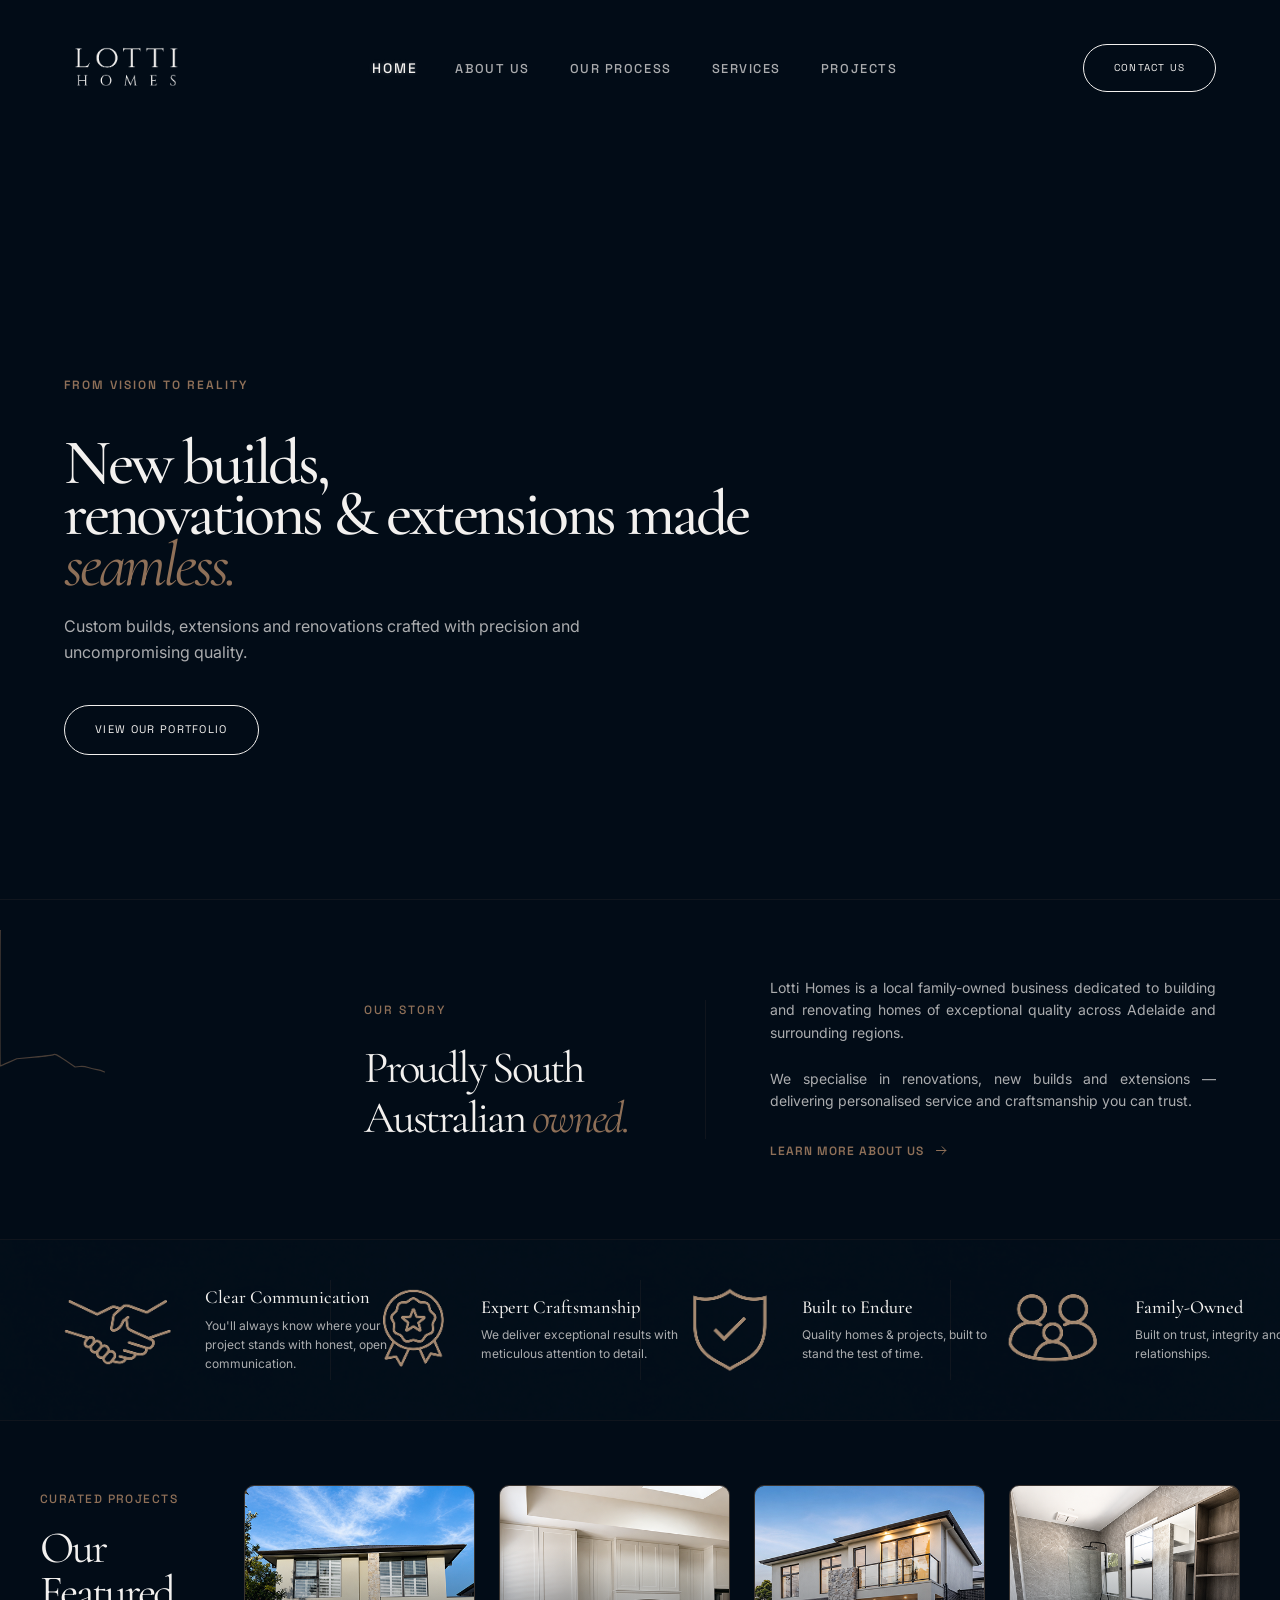
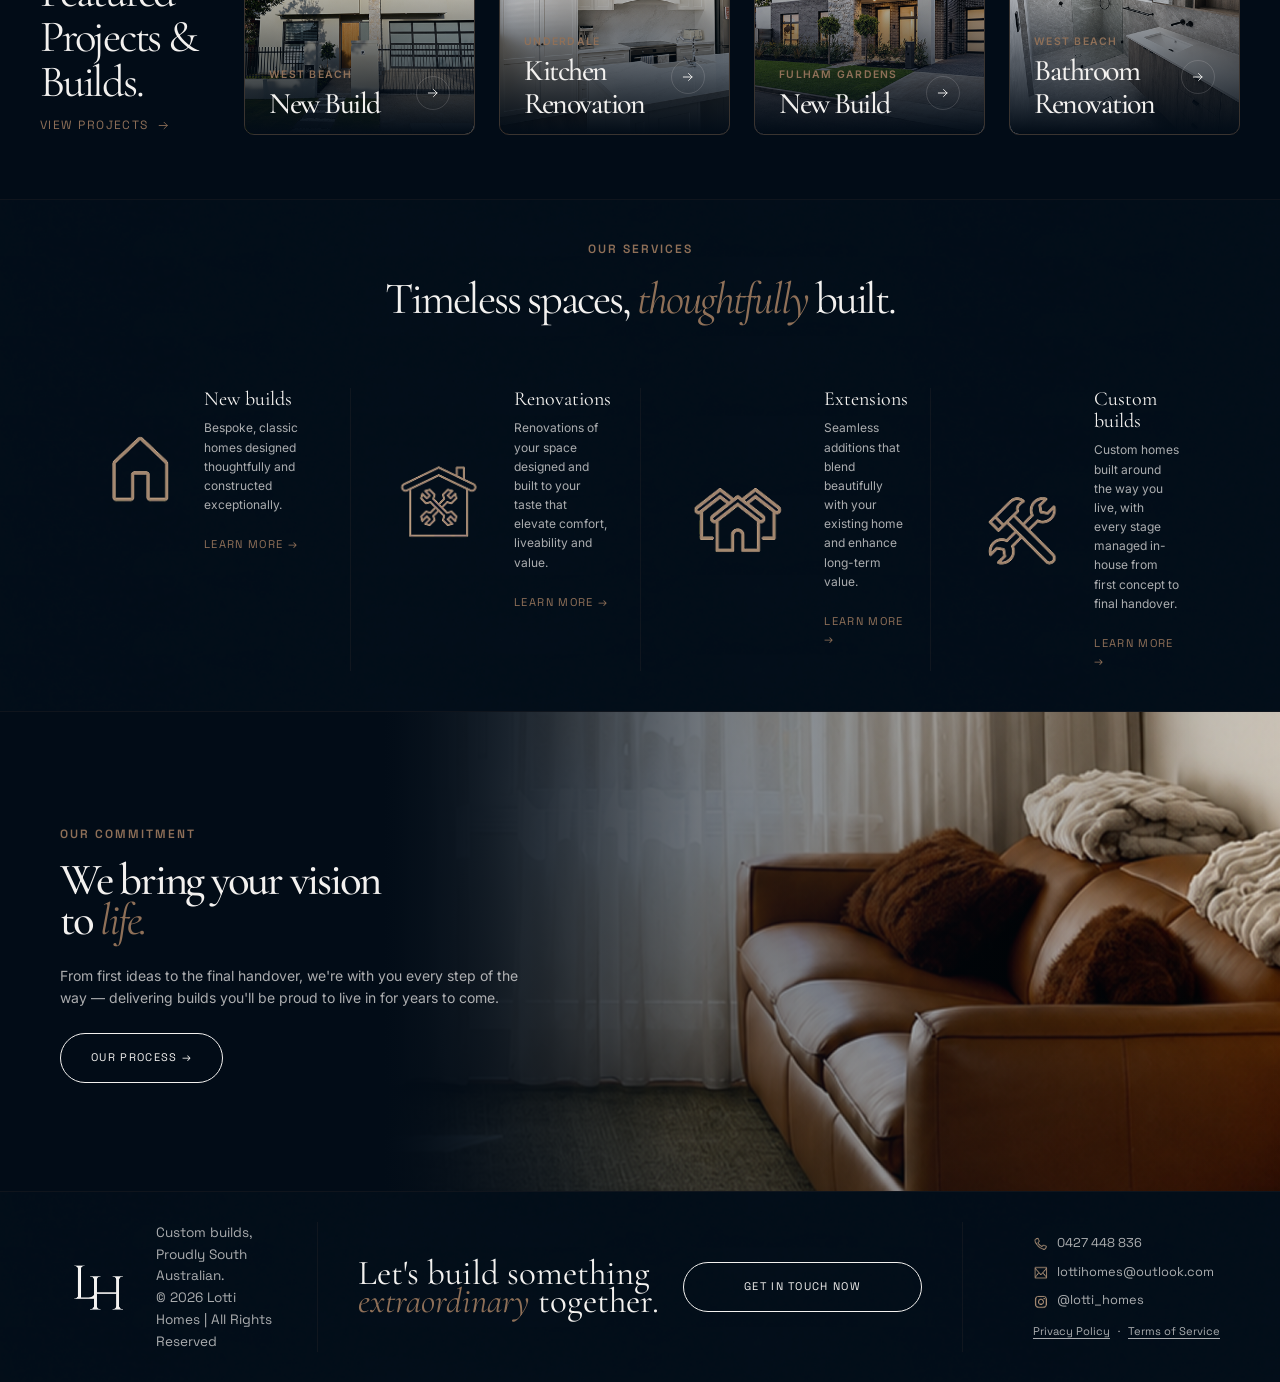
==== index.html @ 42d5f9fc "Move privacy and terms links under the Instagram link in the footer Co-Authored-By: Claude Sonnet 5." ====
<!DOCTYPE html>
<html lang="en">
<head>
<meta charset="UTF-8">
<meta name="viewport" content="width=device-width, initial-scale=1.0">
<title>Lotti Homes | New Builds, Renovations & Extensions — Adelaide</title>
<meta name="description" content="Lotti Homes is a family-owned custom home builder specialising in new builds, renovations and extensions across Adelaide, South Australia.">
<link rel="stylesheet" href="css/styles.css">
</head>
<body>

<!-- =========================================================
     INTRO PRELOADER — plays on every load/refresh, then removes itself.
     ========================================================= -->
<div id="intro-preloader">
  <svg width="1920" height="1080" viewBox="0 0 1920 1080" preserveAspectRatio="xMidYMid slice" xmlns="http://www.w3.org/2000/svg">
  <defs>
    <mask id="logoMask" maskUnits="userSpaceOnUse" x="0" y="0" width="1920" height="1080">
      <rect x="0" y="0" width="1920" height="1080" fill="black"/>
      <g transform="translate(888.240,505.425) scale(0.434909)">
        <g transform="translate(0.000000,159.000000) scale(0.100000,-0.100000)">
      <path d="M 455.0,1303.0 C 411.0,1292.0 410.0,1288.0 410.0,1059.0 L 410.0,840.0 L 493.0,840.0 C 586.0,840.0 625.0,857.0 661.0,912.0 C 673.0,930.0 679.0,936.0 675.0,925.0 C 671.0,914.0 661.0,886.0 653.0,863.0 L 638.0,820.0 L 467.0,821.0 C 372.0,822.0 304.0,825.0 315.0,827.0 C 359.0,838.0 360.0,843.0 360.0,1065.0 C 360.0,1287.0 359.0,1292.0 315.0,1303.0 C 304.0,1305.0 336.0,1308.0 385.0,1308.0 C 435.0,1308.0 466.0,1305.0 455.0,1303.0" pathLength="1" fill="white" fill-opacity="0"
        stroke="white" stroke-width="30" stroke-linejoin="round" stroke-linecap="round"
        stroke-dasharray="1" stroke-dashoffset="1">
        <animate attributeName="stroke-dashoffset" begin="0.0640s" dur="0.28s" from="1" to="0" fill="freeze" calcMode="spline" keySplines="0.25 0.1 0.25 1" keyTimes="0;1" values="1;0"/>
        <animate attributeName="fill-opacity" begin="0.0640s" dur="0.28s" from="0" to="1" fill="freeze"/>
        <animate attributeName="stroke-opacity" begin="0.3440s" dur="0.08s" from="1" to="0" fill="freeze"/>
      </path>
      <path d="M 1269.0,1289.0 C 1364.0,1241.0 1409.0,1169.0 1410.0,1059.0 C 1410.0,955.0 1330.0,848.0 1232.0,820.0 C 1184.0,807.0 1086.0,807.0 1038.0,820.0 C 893.0,861.0 817.0,1040.0 886.0,1178.0 C 933.0,1273.0 1012.0,1318.0 1136.0,1319.0 C 1196.0,1320.0 1216.0,1315.0 1269.0,1289.0" pathLength="1" fill="white" fill-opacity="0"
        stroke="white" stroke-width="30" stroke-linejoin="round" stroke-linecap="round"
        stroke-dasharray="1" stroke-dashoffset="1">
        <animate attributeName="stroke-dashoffset" begin="0.1920s" dur="0.28s" from="1" to="0" fill="freeze" calcMode="spline" keySplines="0.25 0.1 0.25 1" keyTimes="0;1" values="1;0"/>
        <animate attributeName="fill-opacity" begin="0.1920s" dur="0.28s" from="0" to="1" fill="freeze"/>
        <animate attributeName="stroke-opacity" begin="0.4720s" dur="0.08s" from="1" to="0" fill="freeze"/>
      </path>
      <path d="M 2010.0,1295.0 C 2010.0,1284.0 2013.0,1264.0 2015.0,1250.0 L 2021.0,1225.0 L 2010.0,1250.0 C 1994.0,1286.0 1983.0,1290.0 1897.0,1290.0 L 1820.0,1290.0 L 1822.0,1063.0 L 1825.0,836.0 L 1850.0,829.0 C 1865.0,825.0 1841.0,822.0 1790.0,821.0 C 1715.0,820.0 1708.0,822.0 1730.0,833.0 L 1755.0,846.0 L 1758.0,1068.0 L 1760.0,1290.0 L 1683.0,1290.0 C 1597.0,1290.0 1585.0,1286.0 1571.0,1250.0 C 1562.0,1228.0 1561.0,1230.0 1561.0,1270.0 L 1560.0,1315.0 L 1785.0,1315.0 C 2003.0,1315.0 2010.0,1314.0 2010.0,1295.0" pathLength="1" fill="white" fill-opacity="0"
        stroke="white" stroke-width="30" stroke-linejoin="round" stroke-linecap="round"
        stroke-dasharray="1" stroke-dashoffset="1">
        <animate attributeName="stroke-dashoffset" begin="0.3200s" dur="0.28s" from="1" to="0" fill="freeze" calcMode="spline" keySplines="0.25 0.1 0.25 1" keyTimes="0;1" values="1;0"/>
        <animate attributeName="fill-opacity" begin="0.3200s" dur="0.28s" from="0" to="1" fill="freeze"/>
        <animate attributeName="stroke-opacity" begin="0.6000s" dur="0.08s" from="1" to="0" fill="freeze"/>
      </path>
      <path d="M 2629.0,1270.0 C 2629.0,1230.0 2628.0,1228.0 2619.0,1250.0 C 2605.0,1286.0 2593.0,1290.0 2508.0,1290.0 L 2430.0,1290.0 L 2430.0,1066.0 L 2430.0,842.0 L 2458.0,832.0 C 2480.0,823.0 2469.0,821.0 2400.0,821.0 C 2325.0,820.0 2318.0,822.0 2340.0,833.0 L 2365.0,846.0 L 2368.0,1068.0 L 2370.0,1290.0 L 2293.0,1290.0 C 2207.0,1290.0 2195.0,1286.0 2181.0,1250.0 C 2172.0,1228.0 2171.0,1230.0 2171.0,1270.0 L 2170.0,1315.0 L 2400.0,1315.0 L 2630.0,1315.0 L 2629.0,1270.0" pathLength="1" fill="white" fill-opacity="0"
        stroke="white" stroke-width="30" stroke-linejoin="round" stroke-linecap="round"
        stroke-dasharray="1" stroke-dashoffset="1">
        <animate attributeName="stroke-dashoffset" begin="0.4480s" dur="0.28s" from="1" to="0" fill="freeze" calcMode="spline" keySplines="0.25 0.1 0.25 1" keyTimes="0;1" values="1;0"/>
        <animate attributeName="fill-opacity" begin="0.4480s" dur="0.28s" from="0" to="1" fill="freeze"/>
        <animate attributeName="stroke-opacity" begin="0.7280s" dur="0.08s" from="1" to="0" fill="freeze"/>
      </path>
      <path d="M 2973.0,1303.0 C 2925.0,1294.0 2920.0,1270.0 2920.0,1060.0 C 2920.0,953.0 2924.0,859.0 2929.0,852.0 C 2933.0,845.0 2950.0,835.0 2966.0,830.0 C 2987.0,824.0 2969.0,822.0 2900.0,822.0 C 2848.0,822.0 2814.0,825.0 2825.0,827.0 C 2869.0,838.0 2870.0,843.0 2870.0,1065.0 C 2870.0,1287.0 2869.0,1292.0 2825.0,1303.0 C 2814.0,1305.0 2848.0,1308.0 2900.0,1307.0 C 2952.0,1307.0 2985.0,1305.0 2973.0,1303.0" pathLength="1" fill="white" fill-opacity="0"
        stroke="white" stroke-width="30" stroke-linejoin="round" stroke-linecap="round"
        stroke-dasharray="1" stroke-dashoffset="1">
        <animate attributeName="stroke-dashoffset" begin="0.5760s" dur="0.28s" from="1" to="0" fill="freeze" calcMode="spline" keySplines="0.25 0.1 0.25 1" keyTimes="0;1" values="1;0"/>
        <animate attributeName="fill-opacity" begin="0.5760s" dur="0.28s" from="0" to="1" fill="freeze"/>
        <animate attributeName="stroke-opacity" begin="0.8560s" dur="0.08s" from="1" to="0" fill="freeze"/>
      </path>
      <path d="M 418.0,599.0 C 404.0,591.0 400.0,576.0 400.0,530.0 L 400.0,470.0 L 480.0,470.0 L 560.0,470.0 L 560.0,530.0 C 560.0,576.0 556.0,591.0 543.0,599.0 C 529.0,607.0 535.0,609.0 570.0,609.0 C 595.0,609.0 609.0,606.0 603.0,603.0 C 593.0,600.0 590.0,563.0 590.0,470.0 C 590.0,377.0 593.0,340.0 603.0,337.0 C 609.0,334.0 595.0,331.0 570.0,331.0 C 535.0,331.0 529.0,333.0 543.0,341.0 C 556.0,349.0 560.0,364.0 560.0,405.0 L 560.0,460.0 L 480.0,460.0 L 400.0,460.0 L 400.0,405.0 C 400.0,364.0 404.0,349.0 418.0,341.0 C 431.0,333.0 425.0,331.0 390.0,331.0 C 355.0,331.0 349.0,333.0 363.0,341.0 C 378.0,350.0 380.0,367.0 380.0,465.0 C 380.0,555.0 377.0,582.0 364.0,594.0 C 350.0,609.0 352.0,610.0 392.0,610.0 C 426.0,609.0 431.0,607.0 418.0,599.0" pathLength="1" fill="white" fill-opacity="0"
        stroke="white" stroke-width="30" stroke-linejoin="round" stroke-linecap="round"
        stroke-dasharray="1" stroke-dashoffset="1">
        <animate attributeName="stroke-dashoffset" begin="0.7040s" dur="0.28s" from="1" to="0" fill="freeze" calcMode="spline" keySplines="0.25 0.1 0.25 1" keyTimes="0;1" values="1;0"/>
        <animate attributeName="fill-opacity" begin="0.7040s" dur="0.28s" from="0" to="1" fill="freeze"/>
        <animate attributeName="stroke-opacity" begin="0.9840s" dur="0.08s" from="1" to="0" fill="freeze"/>
      </path>
      <path d="M 1186.0,591.0 C 1243.0,556.0 1265.0,475.0 1236.0,405.0 C 1194.0,305.0 1026.0,305.0 984.0,405.0 C 941.0,508.0 1004.0,610.0 1110.0,610.0 C 1136.0,610.0 1168.0,602.0 1186.0,591.0" pathLength="1" fill="white" fill-opacity="0"
        stroke="white" stroke-width="30" stroke-linejoin="round" stroke-linecap="round"
        stroke-dasharray="1" stroke-dashoffset="1">
        <animate attributeName="stroke-dashoffset" begin="0.8320s" dur="0.28s" from="1" to="0" fill="freeze" calcMode="spline" keySplines="0.25 0.1 0.25 1" keyTimes="0;1" values="1;0"/>
        <animate attributeName="fill-opacity" begin="0.8320s" dur="0.28s" from="0" to="1" fill="freeze"/>
        <animate attributeName="stroke-opacity" begin="1.1120s" dur="0.08s" from="1" to="0" fill="freeze"/>
      </path>
      <path d="M 1706.0,488.0 C 1732.0,429.0 1757.0,384.0 1761.0,388.0 C 1765.0,392.0 1790.0,444.0 1816.0,504.0 L 1865.0,614.0 L 1877.0,519.0 C 1900.0,344.0 1900.0,341.0 1918.0,337.0 C 1927.0,334.0 1915.0,332.0 1890.0,332.0 C 1865.0,332.0 1851.0,334.0 1858.0,337.0 C 1867.0,341.0 1869.0,362.0 1864.0,423.0 C 1853.0,550.0 1850.0,550.0 1798.0,432.0 L 1751.0,326.0 L 1732.0,370.0 C 1672.0,506.0 1651.0,545.0 1650.0,520.0 C 1649.0,506.0 1645.0,462.0 1641.0,422.0 C 1637.0,378.0 1638.0,346.0 1644.0,340.0 C 1651.0,333.0 1641.0,330.0 1615.0,331.0 C 1593.0,332.0 1583.0,334.0 1592.0,337.0 C 1614.0,343.0 1617.0,352.0 1631.0,493.0 C 1638.0,558.0 1646.0,607.0 1650.0,603.0 C 1654.0,599.0 1679.0,547.0 1706.0,488.0" pathLength="1" fill="white" fill-opacity="0"
        stroke="white" stroke-width="30" stroke-linejoin="round" stroke-linecap="round"
        stroke-dasharray="1" stroke-dashoffset="1">
        <animate attributeName="stroke-dashoffset" begin="0.9600s" dur="0.28s" from="1" to="0" fill="freeze" calcMode="spline" keySplines="0.25 0.1 0.25 1" keyTimes="0;1" values="1;0"/>
        <animate attributeName="fill-opacity" begin="0.9600s" dur="0.28s" from="0" to="1" fill="freeze"/>
        <animate attributeName="stroke-opacity" begin="1.2400s" dur="0.08s" from="1" to="0" fill="freeze"/>
      </path>
      <path d="M 2430.0,598.0 C 2430.0,589.0 2415.0,586.0 2380.0,588.0 L 2330.0,592.0 L 2330.0,531.0 L 2330.0,470.0 L 2365.0,470.0 C 2387.0,470.0 2403.0,476.0 2409.0,488.0 C 2417.0,502.0 2419.0,498.0 2419.0,470.0 C 2419.0,451.0 2416.0,441.0 2413.0,448.0 C 2411.0,455.0 2391.0,460.0 2369.0,460.0 L 2330.0,460.0 L 2330.0,400.0 C 2330.0,340.0 2330.0,340.0 2360.0,340.0 C 2394.0,340.0 2440.0,359.0 2440.0,373.0 C 2440.0,379.0 2443.0,381.0 2446.0,378.0 C 2449.0,374.0 2447.0,362.0 2440.0,351.0 C 2430.0,332.0 2421.0,330.0 2347.0,331.0 C 2302.0,332.0 2273.0,334.0 2283.0,337.0 C 2298.0,341.0 2300.0,356.0 2300.0,464.0 C 2300.0,545.0 2296.0,590.0 2288.0,598.0 C 2279.0,607.0 2293.0,610.0 2353.0,610.0 C 2408.0,610.0 2430.0,606.0 2430.0,598.0" pathLength="1" fill="white" fill-opacity="0"
        stroke="white" stroke-width="30" stroke-linejoin="round" stroke-linecap="round"
        stroke-dasharray="1" stroke-dashoffset="1">
        <animate attributeName="stroke-dashoffset" begin="1.0880s" dur="0.28s" from="1" to="0" fill="freeze" calcMode="spline" keySplines="0.25 0.1 0.25 1" keyTimes="0;1" values="1;0"/>
        <animate attributeName="fill-opacity" begin="1.0880s" dur="0.28s" from="0" to="1" fill="freeze"/>
        <animate attributeName="stroke-opacity" begin="1.3680s" dur="0.08s" from="1" to="0" fill="freeze"/>
      </path>
      <path d="M 2930.0,588.0 C 2929.0,567.0 2928.0,567.0 2919.0,583.0 C 2907.0,603.0 2870.0,606.0 2852.0,588.0 C 2829.0,565.0 2840.0,536.0 2895.0,479.0 C 2952.0,419.0 2958.0,404.0 2939.0,367.0 C 2923.0,337.0 2911.0,330.0 2873.0,330.0 C 2823.0,330.0 2810.0,339.0 2811.0,374.0 C 2812.0,395.0 2814.0,399.0 2817.0,385.0 C 2825.0,353.0 2840.0,340.0 2871.0,340.0 C 2890.0,340.0 2905.0,348.0 2915.0,364.0 C 2935.0,394.0 2928.0,409.0 2866.0,470.0 C 2832.0,503.0 2820.0,522.0 2820.0,544.0 C 2820.0,586.0 2846.0,610.0 2892.0,610.0 C 2925.0,610.0 2930.0,607.0 2930.0,588.0" pathLength="1" fill="white" fill-opacity="0"
        stroke="white" stroke-width="30" stroke-linejoin="round" stroke-linecap="round"
        stroke-dasharray="1" stroke-dashoffset="1">
        <animate attributeName="stroke-dashoffset" begin="1.2160s" dur="0.28s" from="1" to="0" fill="freeze" calcMode="spline" keySplines="0.25 0.1 0.25 1" keyTimes="0;1" values="1;0"/>
        <animate attributeName="fill-opacity" begin="1.2160s" dur="0.28s" from="0" to="1" fill="freeze"/>
        <animate attributeName="stroke-opacity" begin="1.4960s" dur="0.08s" from="1" to="0" fill="freeze"/>
      </path>
        </g>
      </g>
    </mask>
  </defs>

  <rect id="bg" x="0" y="0" width="1920" height="1080" fill="#020C17">
    <animate attributeName="opacity" begin="1.6400s" dur="0.36s" from="1" to="0" fill="freeze"/>
  </rect>

  <g mask="url(#logoMask)">
    <animate attributeName="opacity" begin="1.6400s" dur="0.36s" from="1" to="0" fill="freeze"/>
    <image href="[data-uri]" x="0" y="0" width="330" height="159"
      transform="translate(888.240,505.425) scale(0.434909)"/>
  </g>
</svg>
</div>

<!-- =========================================================
     NAV — reused verbatim across all pages, mark HOME as active
     ========================================================= -->
<nav class="nav">
  <a href="index.html" class="nav__logo"><img src="images/mainlogo.png" alt="Lotti Homes"></a>
  <ul class="nav__links">
    <li><a href="index.html" class="is-active">Home</a></li>
    <li><a href="about.html">About Us</a></li>
    <li><a href="process.html">Our Process</a></li>
    <li><a href="services.html">Services</a></li>
    <li><a href="projects.html">Projects</a></li>
  </ul>
  <a href="contact.html" class="nav__cta">Contact Us</a>
  <button class="nav__burger" id="navBurger" aria-label="Toggle menu" aria-expanded="false" aria-controls="mobileNav">
    <span></span><span></span><span></span>
  </button>
</nav>
<div class="nav-overlay" id="navOverlay"></div>
<div class="mobile-nav" id="mobileNav">
  <ul class="mobile-nav__links">
    <li><a href="index.html" class="is-active">Home</a></li>
    <li><a href="about.html">About Us</a></li>
    <li><a href="process.html">Our Process</a></li>
    <li><a href="services.html">Services</a></li>
    <li><a href="projects.html">Projects</a></li>
  </ul>
  <a href="contact.html" class="btn btn--filled mobile-nav__cta">Contact Us</a>
</div>

<!-- =========================================================
     HERO — ANIMATED VIDEO VARIANT
     ========================================================= -->
<header class="hero hero--fullscreen">
  <video
    class="hero__media"
    src="images/home/lottihomesanimatedhero.mp4"
    preload="auto"
    autoplay
    muted
    loop
    playsinline
    aria-label="Animated flythrough of a Lotti Homes build at dusk">
  </video>
  <div class="hero__scrim"></div>
  <div class="hero__content">
    <span class="hero__eyebrow">From Vision to Reality</span>
    <h1 class="hero__title">New builds,<br>renovations &amp; extensions made <em>seamless.</em></h1>
    <p>Custom builds, extensions and renovations crafted with precision and uncompromising quality.</p>
    <a href="projects.html" class="btn btn--outline">View Our Portfolio</a>
  </div>
</header>

<!-- =========================================================
     OUR STORY
     ========================================================= -->
<section class="section container story reveal">
  <div class="story__map">
    <svg viewBox="0 0 333.86 391.83" xmlns="http://www.w3.org/2000/svg">
      <path id="sa-outline-path" d="M 0.7217027988454987,0.5254833995938952 C 0.021702798845495863,1.125483399593918 -0.2782972011545013,190.8254833995939 0.321702798845493,190.8254833995939 C 0.5217027988454959,190.8254833995939 5.721702798845499,188.5254833995939 12.021702798845496,185.72548339959394 L 23.521702798845496,180.62548339959392 L 48.021702798845496,178.3254833995939 C 61.521702798845496,177.0254833995939 73.7217027988455,175.5254833995939 75.1217027988455,174.8254833995939 C 77.6217027988455,173.72548339959394 78.6217027988455,174.22548339959394 91.52170279884551,182.8254833995939 L 105.3217027988455,192.12548339959392 L 111.6217027988455,191.5254833995939 C 116.52170279884551,191.0254833995939 119.2217027988455,191.3254833995939 123.7217027988455,192.92548339959393 C 126.92170279884552,194.0254833995939 132.4217027988455,195.42548339959393 136.02170279884552,195.8254833995939 C 141.9217027988455,196.62548339959392 152.02170279884552,200.92548339959393 152.02170279884552,202.62548339959392 C 152.02170279884552,203.02548339959395 150.6217027988455,204.62548339959392 148.82170279884548,206.12548339959392 L 145.52170279884552,208.92548339959393 L 149.02170279884552,208.3254833995939 C 150.9217027988455,207.92548339959393 153.4217027988455,207.42548339959393 154.6217027988455,207.12548339959392 C 155.7217027988455,206.92548339959393 157.7217027988455,207.52548339959395 159.02170279884552,208.62548339959392 L 161.4217027988455,210.52548339959395 L 159.4217027988455,213.3254833995939 C 157.6217027988455,215.72548339959394 157.52170279884552,216.72548339959394 158.32170279884548,221.3254833995939 C 159.32170279884548,226.62548339959392 159.4217027988455,226.72548339959394 164.32170279884548,228.52548339959395 C 169.2217027988455,230.22548339959394 169.52170279884552,230.62548339959392 172.2217027988455,237.3254833995939 C 174.52170279884552,242.92548339959393 176.2217027988455,245.42548339959393 181.1217027988455,249.8254833995939 C 186.82170279884548,254.92548339959393 187.2217027988455,255.72548339959394 187.9217027988455,260.82548339959396 C 188.52170279884552,265.32548339959396 188.32170279884548,266.82548339959396 186.7217027988455,269.1254833995939 C 184.9217027988455,271.72548339959394 184.9217027988455,271.92548339959393 186.7217027988455,274.1254833995939 C 191.52170279884552,280.22548339959394 198.6217027988455,287.82548339959396 199.52170279884547,287.82548339959396 C 200.1217027988455,287.82548339959396 202.2217027988455,287.32548339959396 204.32170279884548,286.72548339959394 L 208.2217027988455,285.72548339959394 L 207.52170279884547,277.92548339959393 L 206.82170279884548,270.22548339959394 L 210.82170279884548,268.42548339959393 C 213.52170279884547,267.22548339959394 217.1217027988455,263.72548339959394 222.02170279884547,257.82548339959396 C 227.6217027988455,251.02548339959392 230.02170279884547,248.8254833995939 233.02170279884547,247.92548339959393 C 238.32170279884548,246.3254833995939 244.52170279884547,239.22548339959394 246.1217027988455,232.8254833995939 C 246.9217027988455,229.62548339959392 248.9217027988455,226.12548339959392 251.7217027988455,222.92548339959393 C 254.52170279884552,219.72548339959394 256.0217027988455,217.02548339959395 256.1217027988455,215.12548339959392 C 256.2217027988455,212.72548339959394 256.5217027988455,213.02548339959395 258.6217027988455,217.72548339959394 C 260.0217027988455,220.62548339959392 260.9217027988455,223.12548339959392 260.8217027988455,223.3254833995939 C 253.1217027988455,228.52548339959395 252.9217027988455,229.12548339959392 255.6217027988455,237.3254833995939 L 257.3217027988455,242.12548339959392 L 252.02170279884552,246.72548339959394 L 246.82170279884548,251.32548339959394 L 245.7217027988455,266.5254833995939 L 244.6217027988455,281.72548339959394 L 238.32170279884548,283.5254833995939 L 232.02170279884547,285.32548339959396 L 229.52170279884547,292.72548339959394 C 228.1217027988455,296.82548339959396 227.2217027988455,300.32548339959396 227.4217027988455,300.5254833995939 C 228.02170279884547,301.22548339959394 253.52170279884552,293.72548339959394 254.7217027988455,292.5254833995939 C 255.32170279884548,291.82548339959396 257.2217027988455,287.82548339959396 258.9217027988455,283.5254833995939 C 261.3217027988455,277.22548339959394 261.8217027988455,274.72548339959394 261.3217027988455,270.82548339959396 C 260.7217027988455,265.82548339959396 261.6217027988455,258.82548339959396 262.8217027988455,258.82548339959396 C 264.2217027988455,258.82548339959396 268.0217027988455,266.82548339959396 268.0217027988455,269.82548339959396 C 268.0217027988455,271.92548339959393 269.1217027988455,274.1254833995939 271.9217027988455,277.1254833995939 L 275.7217027988455,281.32548339959396 L 272.8217027988455,290.32548339959396 C 270.3217027988455,297.72548339959394 269.1217027988455,299.92548339959393 265.7217027988455,302.92548339959393 L 261.6217027988455,306.5254833995939 L 268.4217027988455,307.5254833995939 C 273.4217027988455,308.22548339959394 276.9217027988455,308.22548339959394 281.2217027988455,307.32548339959396 L 287.1217027988455,306.0254833995939 L 293.9217027988455,314.22548339959394 C 297.7217027988455,318.6254833995939 301.1217027988455,323.42548339959393 301.5217027988455,324.82548339959396 C 301.9217027988455,326.22548339959394 304.0217027988455,331.42548339959393 306.2217027988455,336.5254833995939 L 310.2217027988455,345.72548339959394 L 307.9217027988455,349.72548339959394 C 305.8217027988455,353.5254833995939 305.8217027988455,354.0254833995939 307.0217027988455,359.82548339959396 C 308.2217027988455,365.42548339959393 308.8217027988455,366.42548339959393 314.1217027988455,370.92548339959393 C 318.5217027988455,374.82548339959396 320.3217027988455,377.22548339959394 322.0217027988455,381.72548339959394 C 323.8217027988455,386.72548339959394 324.7217027988455,387.72548339959394 328.6217027988455,389.6254833995939 C 331.0217027988455,390.82548339959396 333.3217027988455,391.82548339959396 333.5217027988455,391.82548339959396 C 333.8217027988455,391.82548339959396 333.9217027988455,303.72548339959394 333.8217027988455,196.0254833995939 L 333.5217027988455,0.3254833995939066 L 167.4217027988455,0.02548339959389523 C 76.1217027988455,-0.07451660040607067 1.0217027988454959,0.12548339959391797 0.7217027988454987,0.5254833995938952"
            fill="none"
            stroke="#8F7058"
            stroke-width="1.6"
            stroke-linecap="round"
            stroke-linejoin="round"
            opacity="0.5"
            pathLength="1"
            stroke-dasharray="1"
            stroke-dashoffset="1">
        <animate id="sa-outline-draw" attributeName="stroke-dashoffset" from="1" to="0" begin="indefinite" dur="4.0s" calcMode="spline" keySplines="0.4 0 0.2 1" fill="freeze"/>
      </path>
    </svg>
  </div>
  <div class="story__heading">
    <span class="eyebrow">Our Story</span>
    <h2>Proudly South<br>Australian <em>owned.</em></h2>
  </div>
  <div class="story__divider" aria-hidden="true"></div>
  <div class="story__body">
    <p>Lotti Homes is a local family-owned business dedicated to building and renovating homes of exceptional quality across Adelaide and surrounding regions.</p>
    <p>We specialise in renovations, new builds and extensions — delivering personalised service and craftsmanship you can trust.</p>
    <a href="about.html" class="story__link">
      Learn More About Us
      <svg viewBox="0 0 24 24" fill="none" xmlns="http://www.w3.org/2000/svg">
        <path d="M4 12 H19 M13 6 L19 12 L13 18" stroke="currentColor" stroke-width="1.6" stroke-linecap="round" stroke-linejoin="round"/>
      </svg>
    </a>
  </div>
</section>

<!-- =========================================================
     VALUE ICON ROW
     ========================================================= -->
<section class="values-section has-overlay">
<div class="values-bleed">
  <div class="values reveal">
    <div class="value-card">
      <img src="images/handshake.png" alt="">
      <div>
        <h3>Clear Communication</h3>
        <p>You'll always know where your project stands with honest, open communication.</p>
      </div>
    </div>
    <div class="values__divider" aria-hidden="true"></div>
    <div class="value-card">
      <img src="images/award.png" alt="">
      <div>
        <h3>Expert Craftsmanship</h3>
        <p>We deliver exceptional results with meticulous attention to detail.</p>
      </div>
    </div>
    <div class="values__divider" aria-hidden="true"></div>
    <div class="value-card">
      <img src="images/shield.png" alt="">
      <div>
        <h3>Built to Endure</h3>
        <p>Quality homes &amp; projects, built to stand the test of time.</p>
      </div>
    </div>
    <div class="values__divider" aria-hidden="true"></div>
    <div class="value-card">
      <img src="images/family.png" alt="">
      <div>
        <h3>Family-Owned</h3>
        <p>Built on trust, integrity and lasting relationships.</p>
      </div>
    </div>
  </div>
</div>
</section>

<!-- =========================================================
     FEATURED PROJECTS
     ========================================================= -->
<section class="section edge-line-bottom projects-section">
<div class="projects-bleed">
  <div class="projects-layout">
    <div class="projects-intro reveal">
      <div>
        <span class="eyebrow">Curated Projects</span>
        <h2>Our Featured<br>Projects &amp; Builds.</h2>
      </div>
      <a href="projects.html" class="projects-intro__link">
        View Projects
        <svg viewBox="0 0 24 24" fill="none" xmlns="http://www.w3.org/2000/svg">
          <path d="M4 12 H19 M13 6 L19 12 L13 18" stroke="currentColor" stroke-width="1.6" stroke-linecap="round" stroke-linejoin="round"/>
        </svg>
      </a>
    </div>

    <a href="projects.html" class="gallery-card reveal" data-reveal-delay="0">
      <img src="images/home/homepagegallery4.png" alt="New build exterior, West Beach">
      <div class="gallery-card__scrim"></div>
      <div class="gallery-card__label">
        <div>
          <span>West Beach</span>
          <h3>New Build</h3>
        </div>
        <span class="gallery-card__arrow">
          <svg viewBox="0 0 24 24" fill="none" xmlns="http://www.w3.org/2000/svg">
            <path d="M4 12 H19 M13 6 L19 12 L13 18" stroke="currentColor" stroke-width="1.6" stroke-linecap="round" stroke-linejoin="round"/>
          </svg>
        </span>
      </div>
    </a>
    <a href="projects.html" class="gallery-card reveal" data-reveal-delay="100">
      <img src="images/home/homepagegallery3.png" alt="Kitchen renovation, Underdale">
      <div class="gallery-card__scrim"></div>
      <div class="gallery-card__label">
        <div>
          <span>Underdale</span>
          <h3>Kitchen Renovation</h3>
        </div>
        <span class="gallery-card__arrow">
          <svg viewBox="0 0 24 24" fill="none" xmlns="http://www.w3.org/2000/svg">
            <path d="M4 12 H19 M13 6 L19 12 L13 18" stroke="currentColor" stroke-width="1.6" stroke-linecap="round" stroke-linejoin="round"/>
          </svg>
        </span>
      </div>
    </a>
    <a href="projects.html" class="gallery-card reveal" data-reveal-delay="200">
      <img src="images/home/homepagegallery2.png" alt="New build exterior, Fulham Gardens">
      <div class="gallery-card__scrim"></div>
      <div class="gallery-card__label">
        <div>
          <span>Fulham Gardens</span>
          <h3>New Build</h3>
        </div>
        <span class="gallery-card__arrow">
          <svg viewBox="0 0 24 24" fill="none" xmlns="http://www.w3.org/2000/svg">
            <path d="M4 12 H19 M13 6 L19 12 L13 18" stroke="currentColor" stroke-width="1.6" stroke-linecap="round" stroke-linejoin="round"/>
          </svg>
        </span>
      </div>
    </a>
    <a href="projects.html" class="gallery-card reveal" data-reveal-delay="300">
      <img src="images/home/homepagegallery1.png" alt="Bathroom renovation, West Beach">
      <div class="gallery-card__scrim"></div>
      <div class="gallery-card__label">
        <div>
          <span>West Beach</span>
          <h3>Bathroom Renovation</h3>
        </div>
        <span class="gallery-card__arrow">
          <svg viewBox="0 0 24 24" fill="none" xmlns="http://www.w3.org/2000/svg">
            <path d="M4 12 H19 M13 6 L19 12 L13 18" stroke="currentColor" stroke-width="1.6" stroke-linecap="round" stroke-linejoin="round"/>
          </svg>
        </span>
      </div>
    </a>
  </div>
</div>
</section>

<!-- =========================================================
     SERVICES ROW
     ========================================================= -->
<section class="section edge-line-bottom has-overlay services-section">
<div class="container">
  <div class="services-heading reveal">
    <span class="eyebrow">Our Services</span>
    <h2>Timeless spaces, <em>thoughtfully</em> built.</h2>
  </div>
</div>

<div class="services-bleed services-bleed--home">
  <div class="services-row">
    <div class="service-item reveal" data-reveal-delay="0">
      <img src="images/newbuilds.png" alt="">
      <div>
        <h3>New builds</h3>
        <p>Bespoke, classic homes designed thoughtfully and constructed exceptionally.</p>
        <a href="services.html" class="service-item__link">Learn More →</a>
      </div>
    </div>
    <div class="services__divider" aria-hidden="true"></div>
    <div class="service-item reveal" data-reveal-delay="100">
      <img src="images/renovations.png" alt="">
      <div>
        <h3>Renovations</h3>
        <p>Renovations of your space designed and built to your taste that elevate comfort, liveability and value.</p>
        <a href="services.html" class="service-item__link">Learn More →</a>
      </div>
    </div>
    <div class="services__divider" aria-hidden="true"></div>
    <div class="service-item reveal" data-reveal-delay="200">
      <img src="images/extensions.png" alt="">
      <div>
        <h3>Extensions</h3>
        <p>Seamless additions that blend beautifully with your existing home and enhance long-term value.</p>
        <a href="services.html" class="service-item__link">Learn More →</a>
      </div>
    </div>
    <div class="services__divider" aria-hidden="true"></div>
    <div class="service-item reveal" data-reveal-delay="300">
      <img src="images/custombuilds.png" alt="">
      <div>
        <h3>Custom builds</h3>
        <p>Custom homes built around the way you live, with every stage managed in-house from first concept to final handover.</p>
        <a href="services.html" class="service-item__link">Learn More →</a>
      </div>
    </div>
  </div>
</div>
</section>

<!-- =========================================================
     COMMITMENT BAND
     ========================================================= -->
<section class="commitment reveal">
  <img class="commitment__photo" src="images/home/footerphoto.png" alt="Warm interior living room">
  <div class="commitment__scrim"></div>
  <div class="commitment__content">
    <span class="eyebrow">Our Commitment</span>
    <h2>We bring your vision<br>to <em>life.</em></h2>
    <p>From first ideas to the final handover, we're with you every step of the way — delivering builds you'll be proud to live in for years to come.</p>
    <a href="process.html" class="btn btn--outline">Our Process →</a>
  </div>
</section>

<!-- =========================================================
     FOOTER 
     ========================================================= -->
<footer class="footer has-overlay">
  <div class="footer__grid">
    <div class="footer__brand">
      <img src="images/minilogo.png" alt="Lotti Homes">
      <div>
        <p class="footer__contact">Custom builds,<br>Proudly South Australian.</p>
        <p class="footer__contact">© 2026 Lotti Homes | All Rights Reserved</p>
      </div>
    </div>

    <div class="footer__divider" aria-hidden="true"></div>

    <div class="footer__cta">
      <p>Let's build something<br><em style="font-family:var(--font-display); font-style:italic; color:var(--color-brown);">extraordinary</em> together.</p>
      <a href="contact.html" class="btn btn--outline">Get In Touch Now</a>
    </div>

    <div class="footer__divider" aria-hidden="true"></div>

    <div class="footer__icons">
      <span><img src="images/phone.png" alt="">0427 448 836</span>
      <a href="mailto:lottihomes@outlook.com"><img src="images/mail.png" alt="">lottihomes@outlook.com</a>
      <a href="https://instagram.com/lotti_homes" target="_blank" rel="noopener"><img src="images/instagram.png" alt="">@lotti_homes</a>
      <div class="footer__legal"><a href="privacy.html">Privacy Policy</a><span aria-hidden="true">·</span><a href="terms.html">Terms of Service</a></div>
    </div>
  </div>
</footer>

<script src="js/main.js"></script>
</body>
</html>
---- css/styles.css ----
/* ==========================================================================
   LOTTI HOMES — BASE STYLESHEET
   Plain HTML/CSS/JS, no frameworks.
   ========================================================================== */

/* --------------------------------------------------------------------------
   FONTS
   Space Grotesk  -> nav links, eyebrows / tiny uppercase labels
   Cormorant Garamond -> headings (with italic used as an accent, not a style)
   Inter          -> body copy
   -------------------------------------------------------------------------- */
@import url('https://fonts.googleapis.com/css2?family=Space+Grotesk:wght@400;500;600&family=Cormorant+Garamond:ital,wght@0,400;0,500;0,600;1,400;1,500&family=Cormorant+Infant:ital,wght@0,400;0,500;0,600;1,400;1,500&family=Inter:wght@400;500;600&family=Herr+Von+Muellerhoff&display=swap');

/* --------------------------------------------------------------------------
   DESIGN TOKENS
   Change colours, spacing, and radii here — everything below references
   these variables, so edits here cascade through the whole site.
   -------------------------------------------------------------------------- */
:root {
  /* Colours */
  --color-bg:            #020C17; /* page background, navy */
  --color-bg-raised:     #0A1119; /* slightly-lifted panels, cards, alt sections */
  --color-title:         #F3F1EF; /* headings / high-emphasis text */
  --color-body:          #F3F1EF; /* body copy — CHANGE HERE if you want body text dimmer than headings (e.g. opacity or a muted off-white) */
  --color-body-muted:    rgba(243, 241, 239, 0.7); /* secondary paragraph text, captions */
  --color-brown:         #8F7058; /* gold/brown accent — eyebrows, links, icons, italic accents */
  --color-line:          rgba(143, 112, 88, 0.6); /* section divider lines, 60% opacity brown */
  --color-border:        rgba(243, 241, 239, 0.15); /* input borders, card outlines */

  /* Typography */
  --font-display: 'Cormorant Garamond', serif;
  --font-nav:     'Space Grotesk', sans-serif;
  --font-body:    'Inter', sans-serif;
  --tracking-heading: -0.05em;
  --tracking-label: 0.12em;

  /* Spacing scale */
  --space-xs:  0.5rem;
  --space-sm:  1rem;
  --space-md:  1.5rem;
  --space-lg:  2.5rem;
  --space-xl:  4rem;
  --space-2xl: 6rem;
  --space-3xl: 9rem;

  /* Layout */
  --container-max: 1440px;
  --container-pad: clamp(20px, 5vw, 72px);

  /* Motion */
  --ease-standard: cubic-bezier(0.4, 0, 0.2, 1);
  --duration-fast: 200ms;
  --duration-base: 500ms;
  --duration-slow: 900ms;
}

/* --------------------------------------------------------------------------
   RESET
   -------------------------------------------------------------------------- */
*,
*::before,
*::after {
  box-sizing: border-box;
  margin: 0;
  padding: 0;
}

html {
  scroll-behavior: smooth;
  overflow-x: hidden;
}

body {
  background-color: var(--color-bg);
  color: var(--color-body);
  font-family: var(--font-body);
  font-weight: 400;
  line-height: 1.6;
  font-size: 16px; 
  -webkit-font-smoothing: antialiased;
  overflow-x: hidden;
  animation: page-fade-in 0.1s var(--ease-standard) forwards; 
}

@keyframes page-fade-in {
  from { opacity: 0; }
  to   { opacity: 1; }
}

/* Added by js/main.js just before navigating to another page — must match
   PAGE_TRANSITION_MS in js/main.js. If JS fails, links just navigate
   instantly as before — no broken/blank-page risk either way. */
body.is-leaving {
  animation: none;
  opacity: 0;
  transition: opacity 0.1s var(--ease-standard);
}

img, svg {
  display: block;
  max-width: 100%;
}

a {
  color: inherit;
  text-decoration: none;
}

button {
  font-family: inherit;
  cursor: pointer;
  border: none;
  background: none;
  color: inherit;
}

ul, ol {
  list-style: none;
}

/* Respect reduced-motion preference — do not remove */
@media (prefers-reduced-motion: reduce) {
  *, *::before, *::after {
    animation-duration: 0.01ms !important;
    animation-iteration-count: 1 !important;
    transition-duration: 0.01ms !important;
    scroll-behavior: auto !important;
  }
}

/* --------------------------------------------------------------------------
   TYPOGRAPHY
   -------------------------------------------------------------------------- */
h1, h2, h3, h4 {
  font-family: var(--font-display);
  font-weight: 500; 
  color: var(--color-title);
  letter-spacing: var(--tracking-heading);
  line-height: 1.1;
}

h1 { font-size: clamp(2.75rem, 5vw, 5rem); }       
h2 { font-size: clamp(2.25rem, 3.5vw, 3.5rem); }   
h3 { font-size: clamp(1.5rem, 2.2vw, 2rem); }      

/* Italic used as an accent word within a heading, e.g. <em>seamless.</em> */
h1 em, h2 em, h3 em {
  font-style: italic;
  color: var(--color-brown);
  font-weight: 400;
}

p {
  font-family: var(--font-body);
  color: var(--color-body-muted);
  font-size: 1rem; 
  max-width: 60ch; 
}

/* Eyebrow / tiny uppercase label above headings (e.g. "WHAT WE OFFER") */
.eyebrow {
  font-family: var(--font-nav);
  font-size: 0.75rem; /* CHANGE HERE for label size */
  font-weight: 500;
  letter-spacing: var(--tracking-label);
  text-transform: uppercase;
  color: var(--color-brown);
  display: inline-block;
  margin-bottom: var(--space-sm);
}

/* --------------------------------------------------------------------------
   LAYOUT HELPERS
   -------------------------------------------------------------------------- */
.container {
  max-width: var(--container-max);
  margin-inline: auto;
  padding-inline: var(--container-pad);
}

.section {
  padding-block: var(--space-2xl); 
}

.projects-section {
 padding-block: var(--space-xl);
}

.services-section {
    padding-block: 40px;
}

/* Hairline divider used between numbered service/process blocks */
.divider {
  border: none;
  border-top: 1px solid var(--color-line);
  margin-block: var(--space-lg);
}

/* --------------------------------------------------------------------------
   NAVIGATION (shared across all pages)
   -------------------------------------------------------------------------- */
.nav {
  position: fixed;
  top: 0;
  left: 0;
  right: 0;
  z-index: 100;
  display: flex;
  align-items: center;
  justify-content: space-between;
  padding: calc(var(--space-md) + 0.85rem) var(--container-pad) var(--space-md);
  font-family: var(--font-nav);
}

.nav__logo {
  display: block;
}

.nav__logo img {
  height: 60px; 
  width: auto;
}

.nav__links {
  display: flex;
  gap: var(--space-lg);
}

.nav__links a {
  font-size: 0.8rem;
  font-weight: 500;
  letter-spacing: var(--tracking-label);
  text-transform: uppercase;
  color: var(--color-body-muted);
  display: inline-block;
  transition: color var(--duration-fast) var(--ease-standard),
              transform var(--duration-fast) var(--ease-standard),
              text-shadow var(--duration-fast) var(--ease-standard);
}

.nav__links a:hover,
.nav__links a.is-active {
  color: var(--color-title);
  transform: scale(1.08);
  text-shadow: 0 0 4px rgba(243, 241, 239, 0.25); 
}

.nav__cta {
  font-family: var(--font-nav);
  font-size: 10px;
  font-weight: 400;
  letter-spacing: var(--tracking-label);
  text-transform: uppercase;
  padding: 15px 30px;
  border: 0.5px solid var(--color-title); 
  border-radius: 999px;
  color: var(--color-title);
  transition: border-color var(--duration-fast) var(--ease-standard),
              background-color var(--duration-fast) var(--ease-standard),
              color var(--duration-fast) var(--ease-standard),
              transform var(--duration-fast) var(--ease-standard),
              box-shadow var(--duration-fast) var(--ease-standard);
}

.nav__cta:hover {
  background-color: var(--color-title);
  color: var(--color-bg);
  font-weight: 500;
  border-color: var(--color-title);
  transform: scale(1.04);
  box-shadow: 0 0 4px rgba(243, 241, 239, 0.1); 
}

/* Applied via js/main.js once the user scrolls past the hero */
.nav {
  background-color: transparent;
  border-bottom: 1px solid transparent;
  transition: background-color var(--duration-base) var(--ease-standard),
              border-color var(--duration-base) var(--ease-standard);
}

.nav--scrolled {
  background-color: rgba(2, 12, 23, 0.9);
  backdrop-filter: blur(10px);
  border-bottom: 0.5px solid rgba(143, 112, 88, 0.2);
}

/* --------------------------------------------------------------------------
   BURGER MENU (mobile nav — hidden entirely above 900px)
   -------------------------------------------------------------------------- */
.nav__burger {
  display: none;
  flex-direction: column;
  justify-content: center;
  align-items: center;
  gap: 6px;
  width: 44px;
  height: 44px;
  flex-shrink: 0;
}

.nav__burger span {
  display: block;
  width: 22px;
  height: 0.5px;
  background-color: var(--color-title);
  transition: transform var(--duration-fast) var(--ease-standard),
              opacity var(--duration-fast) var(--ease-standard);
}

.nav__burger.is-open span:nth-child(1) {
  transform: translateY(6.5px) rotate(45deg);
}
.nav__burger.is-open span:nth-child(2) {
  opacity: 0;
}
.nav__burger.is-open span:nth-child(3) {
  transform: translateY(-6.5px) rotate(-45deg);
}

.nav-overlay {
  position: fixed;
  inset: 0;
  z-index: 98;
  background-color: rgba(2, 12, 23, 0.7);
  backdrop-filter: blur(2px);
  opacity: 0;
  pointer-events: none;
  transition: opacity var(--duration-base) var(--ease-standard);
}

.nav-overlay.is-open {
  opacity: 1;
  pointer-events: auto;
}

.mobile-nav {
  position: fixed;
  top: 0;
  right: 0;
  z-index: 99;
  width: min(340px, 82vw);
  height: 100%;
  height: 100dvh;
  background-color: var(--color-bg-raised);
  border-left: 0.5px solid var(--color-border);
  display: flex;
  flex-direction: column;
  justify-content: center;
  gap: var(--space-2xl);
  padding: var(--space-2xl) var(--space-xl);
  transform: translateX(100%);
  transition: transform var(--duration-base) var(--ease-standard);
}

.mobile-nav.is-open {
  transform: translateX(0);
}

.mobile-nav__links {
  display: flex;
  flex-direction: column;
  gap: var(--space-lg);
}

.mobile-nav__links a {
  font-family: var(--font-nav);
  font-size: 1.225rem;
  font-weight: 400;
  color: var(--color-body-muted);
  transition: color var(--duration-fast) var(--ease-standard);
}

.mobile-nav__links a:hover,
.mobile-nav__links a.is-active {
  color: var(--color-title);
}

.mobile-nav__cta {
  align-self: flex-start;
}

body.nav-open {
  overflow: hidden;
}

@media (max-width: 900px) {
  .nav__links,
  .nav__cta {
    display: none;
  }
  .nav__burger {
    display: flex;
  }
  .nav {
    padding-block: var(--space-sm) var(--space-sm);
  }
  .nav__logo img {
    height: 44px;
  }
}

/* --------------------------------------------------------------------------
   BUTTONS
   -------------------------------------------------------------------------- */
.btn {
  display: inline-flex;
  align-items: center;
  gap: var(--space-xs);
  font-family: var(--font-nav);
  font-size: 11px;
  font-weight: 400;
  letter-spacing: var(--tracking-label);
  text-transform: uppercase;
  padding: 15px 30px;
  border-radius: 999px; 
  transition: all var(--duration-fast) var(--ease-standard);
}

.btn--outline {
  border: 0.5px solid var(--color-title); 
  color: var(--color-title);
  font-weight: 400;
}

.btn--outline:hover {
  background-color: var(--color-title);
  color: var(--color-bg);
  border-color: var(--color-title);
  font-weight: 600;
  transform: scale(1.04);
  box-shadow: 0 0 4px rgba(243, 241, 239, 0.1); 
}

.btn--filled {
  background-color: var(--color-brown);
  color: var(--color-bg);
  font-weight: 600;
}

.btn--filled:hover {
  opacity: 0.85;
  font-weight: 600;
}

/* --------------------------------------------------------------------------
   FOOTER (shared across all pages)
   -------------------------------------------------------------------------- */

.footer__grid {
  display: grid;
  grid-template-columns: 1fr auto auto auto 1fr; 
  align-items: center;
  gap: var(--space-lg);
  width: 100%;
  max-width: none;
  padding-inline: 60px;
}

.footer__brand {
  justify-self: start;
}

.footer__icons {
  justify-self: end;
}

.footer__divider {
  width: 0.5px;
  align-self: stretch;
  background-color: rgba(143, 112, 88, 0.1);
}

.footer__brand {
  display: flex;
  align-items: center;
  gap: var(--space-sm);
}

.footer__brand img {
  width: 40px; 
  flex-shrink: 0;
}

.footer__tagline {
  font-family: var(--font-display);
  font-size: 1.5rem;
  color: var(--color-title);
}

.footer__contact {
  font-family: var(--font-nav);
  font-size: 0.85rem;
  color: var(--color-body-muted);
}

/* --------------------------------------------------------------------------
   SCROLL-REVEAL UTILITY
   Add class="reveal" to any element; js/main.js toggles "is-visible"
   when it enters the viewport.
   -------------------------------------------------------------------------- */
.reveal {
  opacity: 0;
  transform: translateY(24px);
  transition: opacity var(--duration-slow) var(--ease-standard),
              transform var(--duration-slow) var(--ease-standard);
}

.reveal.is-visible {
  opacity: 1;
  transform: translateY(0);
}

/* --------------------------------------------------------------------------
   RESPONSIVE
   -------------------------------------------------------------------------- */
@media (max-width: 900px) {
  :root {
    --container-pad: 6vw;
  }

  .footer__grid {
    grid-template-columns: 1fr;
    justify-items: center;
    text-align: center;
    gap: var(--space-lg);
    padding-inline: var(--container-pad);
  }
  .footer__brand,
  .footer__cta {
    justify-self: center;
  }
  .footer__cta {
    flex-direction: column;
    text-align: center;
  }
  .footer__icons {
    display: none;
  }
  .footer__divider:last-of-type {
    display: none;
  }
}

/* ==========================================================================
   INTRO PRELOADER
   Plays once on every page load/refresh (see js/main.js for the removal
   timer). Sits above everything, fills the viewport exactly, then js
   removes it from the DOM once the animation finishes so it can't block
   clicks or linger as an invisible layer.
   ========================================================================== */
#intro-preloader {
  position: fixed;
  inset: 0;
  z-index: 9999;
  width: 100vw;
  height: 100vh;
  height: 100dvh; 
}

#intro-preloader svg {
  display: block;
  width: 100%;
  height: 100%;
}

/* Added by js/main.js once the animation's total runtime has elapsed */
#intro-preloader.is-done {
  display: none;
}

/* ==========================================================================
   HOME PAGE
   ========================================================================== */

/* -------------------------------------------------------------------------
   HERO (shared structure for both image + video variants)
   ------------------------------------------------------------------------- */
.hero {
  position: relative;
  width: 100%;
  overflow: hidden;
  display: block;
  border-bottom: 0.5px solid rgba(143, 112, 88, 0.1);
}

.hero__media {
  position: static;
  display: block;
  width: 100%;
  height: auto;  
  object-fit: initial;
  z-index: 0;
  opacity: 0.3;
}


.hero--fullscreen {
  height: 100vh;
  height: 100dvh; 
  min-height: 100vh;
}

.hero--fullscreen .hero__media {
  position: absolute;
  inset: 0;
  width: 100%;
  height: 100%;
  object-fit: cover; 
  z-index: 0;
}

/* Keep the home hero navy until the MP4 has decoded a real frame.
   This prevents the browser from flashing a poster or a stale page image. */
.hero--fullscreen {
  background-color: var(--color-bg);
}

.hero--fullscreen video.hero__media {
  opacity: 0;
  visibility: hidden;
  transition: opacity 350ms var(--ease-standard);
}

.hero--fullscreen video.hero__media.is-video-ready {
  opacity: 0.7;
  visibility: visible;
}

img.hero__media {
  opacity: 0.25; 
}

/* Darkens the photo/video so title text stays legible */
.hero__scrim {
  position: absolute;
  inset: 0;
  background: linear-gradient(
    180deg,
    rgba(2, 12, 23, 0.3) 0%,
    rgba(2, 12, 23, 0.08) 45%,
    rgba(2, 12, 23, 0.4) 100%
  );
  z-index: 1;
}

.hero__content {
  position: absolute;
  left: 0;
  bottom: 0;
  z-index: 2;
  padding: 0 var(--container-pad) var(--space-3xl);
  max-width: 900px;
}

.hero__eyebrow {
  font-family: var(--font-nav);
  font-size: 12px;
  font-weight: 600;
  letter-spacing: 2px;
  text-transform: uppercase;
  color: var(--color-brown);
  margin-bottom: var(--space-md);
  top: -40px;
  position: relative;
}

.hero__title {
  margin-bottom: var(--space-md);
  line-height: 0.8; 
}

.hero p {
  color: var(--color-body-muted);
  margin-bottom: var(--space-lg);
}

/* -------------------------------------------------------------------------
   OUR STORY
   ------------------------------------------------------------------------- */
.story {
  display: grid;
  grid-template-columns: 340px 0.85fr auto 1.3fr; 
  gap: var(--space-md);
  align-items: center;
  padding-block: 30px;
  padding-left: 0px;
}

.story__divider {
  width: 1px;
  align-self: stretch;
  margin-block: 70px;
  background-color: rgba(143, 112, 88, 0.1); 
}

.story__map svg {
  width: 70%; 
  height: auto;
  display: block;
}

.story__heading h2 {
  margin-top: var(--space-xs);
  font-weight: 400;
}

.story__body p {
  margin-bottom: var(--space-md);
  padding-left: 40px;
  text-align: justify; 
  font-size: 14px;
}

.story__heading .eyebrow {
  letter-spacing: 2px;
}

.story__link {
  font-family: var(--font-nav);
  font-size: 12px;
  letter-spacing: 1px;
  font-weight: 600;
  text-transform: uppercase;
  color: var(--color-brown);
  display: inline-flex;
  align-items: center;
  padding-left: 40px;
  gap: 10px;
  transition: gap var(--duration-fast) var(--ease-standard),
              transform var(--duration-fast) var(--ease-standard),
              filter var(--duration-fast) var(--ease-standard),
              color var(--duration-fast) var(--ease-standard);
}

.story__link svg {
  width: 15px; 
  height: 15px;
  display: block;
  transform: translateY(-1px);
}

.story__link:hover {
  gap: 16px; 
  color: var(--color-title);
  transform: scale(1.06);
  filter: drop-shadow(0 0 2px rgba(243, 241, 239, 0.15));
}

/* -------------------------------------------------------------------------
   VALUE ICON ROW
   ------------------------------------------------------------------------- */
/* Full-bleed wrapper — the border lives here so it spans the true viewport
   width, independent of the .container max-width/padding used by its content */
.values-section {
  border-top: 0.5px solid rgba(143, 112, 88, 0.1);
  border-bottom: 0.5px solid rgba(143, 112, 88, 0.1);
}

.edge-line-bottom {
  border-bottom: 0.5px solid rgba(143, 112, 88, 0.1);
}

.edge-line-top {
  border-top: 0.5px solid rgba(143, 112, 88, 0.1);
}

.page-top-clearance {
  margin-top: 140px; 
}

.values-bleed {
  width: 100%;
  padding-inline: 60px; 
}

.values {
  display: grid;
  grid-template-columns: 1fr auto 1fr auto 1fr auto 1fr; 
  align-items: center;
  gap: var(--space-lg);
  padding-block: 40px;
}

.values__divider {
  width: 0.5px;
  align-self: stretch;
  background-color: rgba(143, 112, 88, 0.1);
}

@media (max-width: 900px) {
  .values-bleed {
    padding-inline: var(--container-pad);
  }
  .values {
    grid-template-columns: 1fr 1fr; 
  }
  .values__divider {
    display: none;
  }
}

@media (max-width: 560px) {
  .values {
    grid-template-columns: 1fr;
  }
  .value-card {
    justify-self: stretch;
    justify-content: flex-start;
  }
  .value-card p {
    width: auto;
    max-width: 240px;
  }
}

.value-card {
  display: flex;
  align-items: center; 
  gap: var(--space-md);
  justify-self: center;
}

.value-card img {
  width: auto;
  height: 100px; 
  flex-shrink: 0;
  transition: transform var(--duration-base) var(--ease-standard);
}

.value-card:hover img {
  transform: scale(1.08);
}

.value-card h3 {
  font-family: var(--font-display);
  font-size: 1.15rem;
  font-weight: 500;
  letter-spacing: 0;
  color: var(--color-title);
  margin-bottom: var(--space-xs);
}

.value-card p {
    font-size: 12px;
    width: 200px;
    color: var(--color-body-muted);
}

/* -------------------------------------------------------------------------
   FEATURED PROJECTS GALLERY
   ------------------------------------------------------------------------- */
/* This section isn't wrapped in .container, so it's already full viewport
   width by default — this just gives it its own smaller fixed side padding
   instead of the site's standard 5vw --container-pad used elsewhere,
   matching the mockup's true edge-to-edge treatment. */
.projects-bleed {
  max-width: 1900px; 
  margin-inline: auto;
  padding-inline: 40px; 
}

.projects-layout {
  display: grid;
  grid-template-columns: 0.78fr repeat(4, 1fr); 
  gap: var(--space-md);
  align-items: stretch;
}

.projects-intro {
  display: flex;
  flex-direction: column;
  justify-content: space-between; 
}

.projects-intro h2 {
  max-width: 14ch;
  line-height: 1;
  font-weight: 400;
}


.projects-intro__link {
  font-family: var(--font-nav);
  font-size: 0.75rem;
  letter-spacing: var(--tracking-label);
  text-transform: uppercase;
  color: var(--color-brown);
  display: inline-flex;
  align-items: center;
  gap: var(--space-xs);
  transition: transform var(--duration-fast) var(--ease-standard),
              filter var(--duration-fast) var(--ease-standard),
              color var(--duration-fast) var(--ease-standard);
}

.projects-intro__link:hover {
  color: var(--color-title);
  transform: scale(1.06);
  filter: drop-shadow(0 0 2px rgba(243, 241, 239, 0.15));
}

.projects-intro__link svg {
    width: 13px;
    height: 13px;
    display: block;
    transition: transform var(--duration-fast) var(--ease-standard);
}

.projects-intro__link:hover svg {
    transform: translateX(3px);
}

/* .gallery-grid no longer wraps the cards directly — they're now grid items
   of .projects-layout alongside the intro column. Kept as a marker class on
   the cards themselves for hover/transition styling below. */

.gallery-card {
  position: relative;
  aspect-ratio: 273 / 295; 
  border-radius: 10px; 
  overflow: hidden;
  border: 1px solid rgba(143, 112, 88, 0.4);
}

.gallery-card img {
  width: 100%;
  height: 100%;
  object-fit: cover;
  transition: transform var(--duration-slow) var(--ease-standard);
}

.gallery-card:hover img {
  transform: scale(1.06);
}

.gallery-card__scrim {
  position: absolute;
  inset: 0;
  background: linear-gradient(180deg, rgba(2, 12, 23, 0) 25%, rgba(2, 12, 23, 1) 100%);
}

.gallery-card__label {
  position: absolute;
  left: var(--space-md);
  bottom: var(--space-md);
  right: var(--space-md);
  display: flex;
  font-weight: 600;
  justify-content: space-between;
  align-items: center;
}

.gallery-card__label span:first-child {
  font-size: 0.65rem;
  letter-spacing: var(--tracking-label);
  text-transform: uppercase;
  transform: translateY(10px);
  color: var(--color-brown);
  display: block;
  margin-bottom: 0.2rem;
}

.gallery-card__label h3 {
  font-family: var(--font-display);
  transform: translateY(10px);
  font-size: 30px;
  letter-spacing: 0.7;
  color: var(--color-title);
}

.gallery-card__arrow {
  width: 34px; 
  height: 34px;
  border-radius: 999px;
  border: 1px solid var(--color-border);
  transform: translateY(10px);
  background: transparent;
  color: var(--color-title);
  display: flex;
  align-items: center;
  justify-content: center;
  flex-shrink: 0;
  transition: border-color var(--duration-fast) var(--ease-standard),
              background-color var(--duration-fast) var(--ease-standard),
              transform var(--duration-fast) var(--ease-standard),
              box-shadow var(--duration-fast) var(--ease-standard);
}

.gallery-card__arrow svg {
  width: 14px; 
  height: 14px;
  display: block;
}

.gallery-card:hover .gallery-card__arrow {
  border-color: var(--color-title);
  background-color: rgba(243, 241, 239, 0.08);
  transform: translateY(10px) scale(1.08);
  box-shadow: 0 0 3px rgba(243, 241, 239, 0.12); 
}

/* -------------------------------------------------------------------------
   SERVICES ROW
   ------------------------------------------------------------------------- */
.services-heading {
  text-align: center;
  margin-bottom: var(--space-xl);
}

.services-heading h2 {
  font-weight: 400;
}

.services-section-line {
 position: relative;
}

.services-section-line::before {
    content: '';
    position: absolute;
    top: 0;
    left: 50%;
    transform: translateX(-50%);
    width: 100vw;
    height: 1px;
    background-color: var(--color-line);
}

.services-heading .eyebrow {
  display: block;
  letter-spacing: 2px;
  font-weight: 600;
}

.services-bleed {
  width: 100%;
  max-width: 1900px; 
  margin-inline: auto;
  padding-inline: 60px; 
}

.services-row {
  display: grid;
  grid-template-columns: 1fr auto 1fr auto 1fr auto 1fr; 
  align-items: start; 
  gap: var(--space-lg);
}

.services__divider {
  width: 0.5px;
  align-self: stretch;
  background-color: rgba(143, 112, 88, 0.1);
}

@media (max-width: 900px) {
  .services-bleed--home {
    padding-inline: var(--container-pad);
  }
  .services-row {
    grid-template-columns: 1fr 1fr; 
  }
  .services__divider {
    display: none;
  }
}

@media (max-width: 560px) {
  .services-row {
    grid-template-columns: 1fr;
  }
  .service-item {
    justify-self: stretch;
    justify-content: flex-start;
  }
}

.service-item {
  display: flex; 
  align-items: center;
  gap: var(--space-md);
  justify-self: center; 
}

.service-item img {
  transition: transform var(--duration-base) var(--ease-standard);
}

.service-item:hover img {
  transform: scale(1.08);
}

.service-item img[src*="newbuilds"] {
  width: 80px;
}

.service-item img[src*="renovations"] {
  width: 100px;
}

.service-item img[src*="extensions"] {
  width: 120px;
}

.service-item img[src*="custombuilds"] {
  width: 100px;
}

.service-item h3 {
  font-family: var(--font-display);
  font-size: 20px;
  font-weight: 400;
  letter-spacing: 0;
  color: var(--color-title);
  margin-bottom: var(--space-xs);
}

.service-item p {
  font-size: 12px;
  color: var(--color-body-muted);
  max-width: 30ch;
  margin-bottom: var(--space-sm);
}

.service-item__link {
  font-family: var(--font-nav);
  font-size: 0.7rem;
  letter-spacing: var(--tracking-label);
  text-transform: uppercase;
  color: var(--color-brown);
  display: inline-flex;
  align-items: center;
  gap: var(--space-xs);
  transition: gap var(--duration-fast) var(--ease-standard),
              color var(--duration-fast) var(--ease-standard),
              transform var(--duration-fast) var(--ease-standard),
              filter var(--duration-fast) var(--ease-standard);
}

.service-item__link:hover {
  gap: var(--space-sm);
  color: var(--color-title);
  transform: scale(1.06);
  filter: drop-shadow(0 0 2px rgba(243, 241, 239, 0.15));
}

/* -------------------------------------------------------------------------
   COMMITMENT / CLOSING BAND
   ------------------------------------------------------------------------- */
.commitment {
  position: relative;
  display: flex;
  align-items: center;
  min-height: 480px;
  overflow: hidden;
  border-bottom: 0.5px solid rgba(143, 112, 88, 0.1);
}

.commitment__photo {
  position: absolute;
  inset: 0;
  width: 100%;
  height: 100%;
  object-fit: cover;
  z-index: 0;
}

.commitment__scrim {
  position: absolute;
  inset: 0;
  background: linear-gradient(90deg, var(--color-bg) 0%, var(--color-bg) 30%, rgba(2, 12, 23, 0.55) 55%, rgba(2, 12, 23, 0.1) 100%);
  z-index: 1;
}

.commitment__content {
  position: relative;
  z-index: 2;
  max-width: 580px;
  padding: var(--space-2xl) 60px;
}

.commitment__content h2 {
    line-height: 0.9;
}

.commitment__content .eyebrow {
  letter-spacing: 2px;
  font-weight: 600;
}

.commitment__content p {
  margin-block: var(--space-md);
  font-size: 14px;
  color: var(--color-body-muted);
}

/* -------------------------------------------------------------------------
   MOTTLED OVERLAY
   Sits over navy sections for subtle texture. Add class="has-overlay" to a
   .section, positioned as a background layer.
   ------------------------------------------------------------------------- */
.has-overlay {
  position: relative;
}

.has-overlay::before {
  content: '';
  position: absolute;
  inset: 0;
  background-image: url('../images/mottledoverlay.png');
  background-size: 900px auto; 
  background-repeat: repeat;
  background-position: center;
  opacity: 0.5; 
  pointer-events: none;
  z-index: 0;
}

.has-overlay > * {
  position: relative;
  z-index: 1;
}

/* -------------------------------------------------------------------------
   FULL FOOTER (contact icons row used site-wide)
   ------------------------------------------------------------------------- */

.footer { padding-block: 30px; }

.footer__brand img {
  width: 80px; 
  flex-shrink: 0;
}

.footer__cta {
  display: flex;
  align-items: center;
  gap: var(--space-md);
  flex-wrap: wrap;
}

.footer__cta .btn {
  padding-inline: 60px; 
}

.footer__cta p {
  font-family: var(--font-display);
  font-size: clamp(1.5rem, 3vw, 2.1875rem);
  line-height: 0.8; 
  color: var(--color-title);
  margin: 0;
}

.footer__icons {
  display: flex;
  flex-direction: column;
  gap: var(--space-xs);
  font-family: var(--font-nav);
  font-size: 0.8rem;
}

.footer__icons a,
.footer__icons span {
  display: flex;
  align-items: center;
  gap: var(--space-xs);
  color: var(--color-body-muted);
  transition: color var(--duration-fast) var(--ease-standard);
}

.footer__icons a:hover {
  color: var(--color-title);
}

.footer__icons img {
  width: 16px;
  height: 16px;
  transition: transform var(--duration-fast) var(--ease-standard);
}

.footer__icons a:hover img {
  transform: scale(1.15);
}

/* -------------------------------------------------------------------------
   RESPONSIVE — HOME PAGE
   ------------------------------------------------------------------------- */
@media (max-width: 1100px) {
  .story {
    grid-template-columns: 1fr;
    gap: var(--space-md);
    padding-left: calc(var(--container-pad) + 12px);
  }
  .story__divider {
    display: none;
  }
  .story__body p,
  .story__link {
    padding-left: 0;
  }
  .values {
    grid-template-columns: repeat(2, 1fr);
  }
  .projects-layout {
    grid-template-columns: repeat(2, 1fr); 
  }
  .projects-layout .projects-intro {
    grid-column: 1 / -1; 
  }
  .projects-intro__link {
    margin-top: var(--space-md);
  }
}

@media (max-width: 640px) {
  .values,
  .projects-layout {
    grid-template-columns: 1fr;
  }
  .commitment__content {
    max-width: 100%;
    background: rgba(2, 12, 23, 0.6);
  }
  .commitment__scrim {
    background: rgba(2, 12, 23, 0.72);
  }
  .hero__content {
    padding-bottom: var(--space-lg);
  }
}

/* ==========================================================================
   ABOUT US PAGE
   ========================================================================== */

/* -------------------------------------------------------------------------
   INTRO / FAMILY HEADER
   ------------------------------------------------------------------------- */
.about-intro {
  text-align: center;
  padding-block: 60px;
}

.about-intro__header h1 {
  margin-top: 30px;
  line-height: 0.8;
  font-weight: 400;
  margin-bottom: 60px;
}

.about-intro__text {
  max-width: 1400px;
  margin-inline: auto;
  margin-bottom: var(--space-2xl);
}

.about-intro__text p {
  max-width: none;
  margin-inline: auto;
  font-size: 14px;
  margin-bottom: var(--space-md);
  text-align: center;
}

/* -------------------------------------------------------------------------
   DIRECTORS
   ------------------------------------------------------------------------- */
.directors {
  display: grid;
  grid-template-columns: repeat(2, minmax(260px, 340px));
  justify-content: center;
  gap: var(--space-2xl);
}

.director__info h3 {
  font-size: 30px;
  font-weight: 400;
}

.director__photo {
  aspect-ratio: 3 / 4; 
  border-radius: 1px;
  border: 1px solid rgba(143, 112, 88, 0.5);
  overflow: hidden;
  margin-bottom: var(--space-md);
}

.director__photo img {
  width: 100%;
  height: 100%;
  object-fit: cover;
  display: block;
}

.photo-wipe {
  opacity: 1;
  transform: none;
  clip-path: inset(0 0 18% 0); 
  transition: clip-path 1.1s cubic-bezier(0.65, 0, 0.35, 1);
}

.photo-wipe.is-visible {
  clip-path: inset(0 0 0% 0);
}

/* -------------------------------------------------------------------------
   PULL QUOTE
   ------------------------------------------------------------------------- */
.about-quote {
  text-align: center;
  border-top: 0.5px solid rgba(143, 112, 88, 0.1);
  border-bottom: 0.5px solid rgba(143, 112, 88, 0.1);
  padding-block: 30px;
}

.about-quote__text {
  font-family: var(--font-display);
  font-size: 30px;
  font-style: italic;
  color: var(--color-title);
  max-width: 900px;
  margin-inline: auto;
  margin-bottom: 20px;
  padding-top: 30px;
  line-height: 1.1;
}

.about-quote__signature {
  font-family: 'Herr Von Muellerhoff', cursive;
  font-size: clamp(2rem, 5vw, 3.4375rem);
  color: rgb(209, 184, 165);
  max-width: none;
  margin-inline: auto;
  text-align: center;
  margin-bottom: var(--space-sm);
}

/* -------------------------------------------------------------------------
   WHAT SETS US APART
   ------------------------------------------------------------------------- */
.apart-heading {
  text-align: center;
  margin-bottom: var(--space-md);
}

.apart-grid {
  display: grid;
  grid-template-columns: repeat(4, minmax(0, 1fr));
  gap: var(--space-md);
  width: 100%;
  max-width: var(--container-max);
  margin-inline: auto;
}

.apart-section {
  padding-block: 40px;
}

.apart-card {
  border: 0.5px solid rgba(196, 189, 184, 0.2);
  border-radius: 6px;
  padding: var(--space-lg) var(--space-md);
  text-align: center;
  transition: border-color var(--duration-fast) var(--ease-standard),
              transform var(--duration-fast) var(--ease-standard);
  aspect-ratio: 1 / 1;
  display: flex;
  flex-direction: column;
  align-items: center;
  justify-content: center;
  min-width: 0;
}

.apart-card:hover {
  border-color: var(--color-body-muted);
  transform: translateY(-4px);
}

.apart-card img {
  height: 100px;
  margin-inline: auto;
  margin-bottom: var(--space-md);
}

.apart-card h3 {
  font-family: var(--font-nav); /* Space Grotesk */
  font-size: 14px;
  letter-spacing: 2.5px;
  text-transform: uppercase;
  margin-bottom: var(--space-sm);
}

.apart-card p {
  font-size: 12px;
  max-width: none;
  margin-inline: auto;
}

/* -------------------------------------------------------------------------
   RESPONSIVE — ABOUT PAGE
   ------------------------------------------------------------------------- */
@media (max-width: 900px) {
  .directors {
    grid-template-columns: 1fr;
    max-width: 340px;
    margin-inline: auto;
  }
  .apart-grid {
    grid-template-columns: repeat(2, 1fr);
  }
}

@media (max-width: 560px) {
  .apart-grid {
    grid-template-columns: 1fr;
  }
}

/* ==========================================================================
   OUR PROCESS PAGE
   ========================================================================== */

/* -------------------------------------------------------------------------
   HERO — reuses .hero/.hero--fullscreen/.hero__media/.hero__scrim, but with
   centered content instead of the home page's bottom-left layout.
   ------------------------------------------------------------------------- */
.process-hero__content {
  position: absolute;
  inset: 0;
  z-index: 2;
  display: flex;
  flex-direction: column;
  align-items: center;
  justify-content: center;
  text-align: center;
  padding: 0 var(--container-pad);
  padding-top: 80px;
}

.process-hero__content .eyebrow {
  font-weight: 600;
  letter-spacing: 2px;
}

.process-hero__content h1 {
  margin-bottom: var(--space-lg);
  padding-top: 40px;
  max-width: 900px;
  font-size: clamp(2.75rem, 8vw, 6.25rem);
  line-height: 0.9;
}

.process-hero__content p {
  max-width: 800px;
  font-size: 14px;
  color: var(--color-body-muted);
  text-align: center;
  margin-inline: auto;
}

.process-hero__scroll-cue {
  position: absolute;
  bottom: var(--space-lg);
  left: 50%;
  transform: translateX(-50%);
  z-index: 2;
  color: var(--color-body-muted);
}

.process-hero__scroll-cue svg {
  width: 22px;
  height: 22px;
  display: block;
}

.process-steps__heading {
  text-align: center;
  margin-bottom: var(--space-2xl);
}

.process-steps__list {
  position: relative;
  max-width: 640px;
  margin-inline: auto;
}

.process-steps__wave {
  position: absolute;
  top: 0;
  left: 0;
  width: 100%;
  height: 100%;
  z-index: 0;
}

.process-step {
  position: relative;
  z-index: 1;
  text-align: center;
  padding-block: var(--space-2xl);
}

.process-step__number {
  display: block;
  font-family: 'Cormorant Infant', serif; 
  font-style: italic;
  letter-spacing: -0.1em; 
  font-size: clamp(4rem, 14vw, 12.5rem);
  color: var(--color-brown);
  opacity: 0.22; 
  line-height: 1;
  margin-bottom: var(--space-sm);
}

.process-step h3 {
  margin-bottom: var(--space-md);
}

.process-step p {
  max-width: 800;
  font-size: 14px;
  margin-inline: auto;
  text-align: center;
  margin-bottom: var(--space-md);
}

.process-step__badge {
  display: inline-block;
  font-family: var(--font-nav);
  font-size: 0.7rem;
  letter-spacing: var(--tracking-label);
  text-transform: uppercase;
  color: var(--color-brown);
  border: 0.5px solid rgba(143, 112, 88, 0.4);
  border-radius: 999px;
  padding: 0.6rem 1.5rem;
  transition: border-color var(--duration-fast) var(--ease-standard),
              background-color var(--duration-fast) var(--ease-standard);
}

.process-step.is-active .process-step__badge {
  border-color: var(--color-brown);
  background-color: rgba(143, 112, 88, 0.08);
}

/* -------------------------------------------------------------------------
   RESPONSIVE — PROCESS PAGE
   ------------------------------------------------------------------------- */
@media (max-width: 640px) {
  .process-steps__list {
    max-width: 100%;
  }
}

/* ==========================================================================
   SERVICES PAGE
   ========================================================================== */

/* -------------------------------------------------------------------------
   HERO — reuses .hero/.hero--fullscreen/.hero__media/.hero__scrim, centered
   content matching the Process hero pattern.
   ------------------------------------------------------------------------- */
.services-hero__content {
  position: absolute;
  inset: 0;
  z-index: 2;
  display: flex;
  flex-direction: column;
  align-items: center;
  justify-content: center;
  text-align: center;
  padding: 0 var(--container-pad);
}

.services-hero__content h1 {
  margin-bottom: var(--space-lg);
  padding-top: 40px;
  font-size: clamp(2.75rem, 8vw, 6.25rem);
  max-width: 900px;
}

.services-hero__content p {
  max-width: 900px;
  text-align: center;
  margin-inline: auto;
  font-size: 14px;
}

.services-hero__scroll-cue {
  position: absolute;
  bottom: var(--space-lg);
  left: 50%;
  transform: translateX(-50%);
  z-index: 2;
  color: var(--color-body-muted);
}

.services-hero__scroll-cue svg {
  width: 22px;
  height: 22px;
  display: block;
}

.services-bleed {
  width: 100%;
  max-width: 1900px; 
  margin-inline: auto;
  padding-inline: 100px;
}

/* -------------------------------------------------------------------------
   SERVICE BLOCK
   ------------------------------------------------------------------------- */
.service-block {
  display: grid;
  grid-template-columns: 1fr 1fr;
  gap: var(--space-2xl);
  align-items: center;
  padding-block: var(--space-2xl);
}


.service-block__divider-line {
  height: 0.5px;
  width: 100%;
  background-color: rgba(143, 112, 88, 0.15); 
  transform: scaleX(0);
  transform-origin: center;
  transition: transform 1s var(--ease-standard);
}

.service-block__divider-line.is-visible {
  transform: scaleX(1);
}

.service-block__number {
  display: block;
  font-family: 'Cormorant Infant', serif; 
  font-style: italic;
  font-size: clamp(4.5rem, 16vw, 15.625rem); 
  letter-spacing: -0.1em; /* -10% */
  color: var(--color-brown);
  opacity: 0.22 !important; 
  line-height: 0.72;
}

.service-block__text {
  align-self: stretch;
  display: flex;
  flex-direction: column;
  justify-content: center;
}

.service-block__text h2 {
  margin-bottom: var(--space-md);
  font-weight: 400;
}

.service-block__text > p {
  max-width: 600px;
  margin-bottom: var(--space-lg);
}

.service-block__list {
  display: grid;
  grid-template-columns: 1fr 1fr;
  gap: var(--space-xs) var(--space-lg);
}

.service-block__list li {
  display: flex;
  align-items: baseline;
  gap: var(--space-xs);
  font-size: 0.9rem;
  color: var(--color-body-muted);
}

.service-block__list li::before {
  content: '';
  width: 4px;
  height: 4px;
  border-radius: 999px;
  background-color: var(--color-brown);
  flex-shrink: 0;
  transform: translateY(-2px);
}

.service-block__image {
  position: relative;
  aspect-ratio: 4 / 3.2;
  border-radius: 2px;
  overflow: hidden;
  border: none;
}

.service-block__image::after {
  content: '';
  position: absolute;
  inset: 0;
  z-index: 2;
  border: 1px solid rgba(143, 112, 88, 0.55);
  border-radius: inherit;
  pointer-events: none;
}

.service-block__image img {
  width: 100%;
  height: 100%;
  object-fit: cover;
  display: block;
  transition: transform var(--duration-slow) var(--ease-standard);
}

.service-block__image:hover img {
  transform: scale(1.05);
}

.service-image-reveal {
  opacity: 1;
  transform: none;
}



/* -------------------------------------------------------------------------
   RESPONSIVE — SERVICES PAGE
   ------------------------------------------------------------------------- */
@media (max-width: 900px) {
  .service-block {
    grid-template-columns: 1fr;
  }
  .service-block__image {
    order: -1; 
  }
}

@media (max-width: 560px) {
  .service-block__list {
    grid-template-columns: 1fr;
  }
}

/* ==========================================================================
   PROJECTS PAGE
   ========================================================================== */

/* -------------------------------------------------------------------------
   HERO — reuses .hero/.hero--fullscreen/.hero__media/.hero__scrim
   ------------------------------------------------------------------------- */
.portfolio-hero__content {
  position: absolute;
  inset: 0;
  z-index: 2;
  display: flex;
  flex-direction: column;
  align-items: center;
  justify-content: center;
  text-align: center;
  padding: 0 var(--container-pad);
}

.portfolio-hero__content h1 {
  margin-bottom: var(--space-lg);
  padding-top: 40px;
  max-width: 900px;
  line-height: 0.8;
  font-size: clamp(2.75rem, 8vw, 6.25rem);
}

.portfolio-hero__content p {
  max-width: 800px;
  font-size: 14px;
  text-align: center;
  margin-inline: auto;
}

.portfolio-hero__content .eyebrow {
  max-width: 800px;
  text-align: center;
  margin-inline: auto;
  font-weight: 600;
}

.portfolio-hero__scroll-cue {
  position: absolute;
  bottom: var(--space-lg);
  left: 50%;
  transform: translateX(-50%);
  z-index: 2;
  color: var(--color-body-muted);
}

.portfolio-hero__scroll-cue svg {
  width: 22px;
  height: 22px;
  display: block;
}

/* -------------------------------------------------------------------------
   PORTFOLIO LIST
   ------------------------------------------------------------------------- */
.portfolio-list {
  display: flex;
  flex-direction: column;
  gap: var(--space-lg);
}

.portfolio-card {
  position: relative;
  aspect-ratio: 16 / 9.2; 
  border-radius: 4px;
  overflow: hidden;
  border: 1px solid rgba(197, 185, 176, 0.55)
}

/* -------------------------------------------------------------------------
   IMAGE SLIDER — supports multiple photos per project. Currently each
   project only has one photo, so the dots/arrows auto-hide via JS when
   there's nothing to switch between — adding more <img> tags (see
   projects.html) automatically brings the controls back to life, no CSS
   changes needed.
   ------------------------------------------------------------------------- */
.portfolio-card__slider {
  position: absolute;
  inset: 0;
}

.portfolio-card__img {
  position: absolute;
  inset: 0;
  width: 100%;
  height: 100%;
  object-fit: cover;
  opacity: 0;
  transition: opacity 0.6s var(--ease-standard), transform var(--duration-slow) var(--ease-standard);
}

.portfolio-card__img.is-active {
  opacity: 1;
}

.portfolio-card:hover .portfolio-card__img.is-active {
  transform: scale(1.04);
}

.portfolio-card__scrim {
  position: absolute;
  inset: 0;
  background: linear-gradient(180deg, rgba(2, 12, 23, 0) 45%, rgba(2, 12, 23, 0.9) 100%);
  z-index: 1;
  pointer-events: none;
}

/* -------------------------------------------------------------------------
   NUMERAL — same treatment as the Services/Process pages, overlaid on the
   photo in the top-right corner.
   ------------------------------------------------------------------------- */
.portfolio-card__number {
  position: absolute;
  top: var(--space-md);
  right: var(--space-lg);
  z-index: 2;
  display: block;
  font-family: 'Cormorant Infant', serif;
  font-style: italic;
  font-size: clamp(3rem, 10vw, 8.75rem);
  letter-spacing: -0.1em;
  color: var(--color-bg-raised);
  opacity: 0.4; 
  line-height: 1;
}

/* -------------------------------------------------------------------------
   CONTENT — title + description, sits inside .portfolio-card__bottom
   ------------------------------------------------------------------------- */
.portfolio-card__content h2 {
  color: var(--color-title);
  margin-bottom: var(--space-xs);
}

.portfolio-card__content p {
  color: rgba(243, 241, 239, 0.8);
  font-size: 0.9rem;
  max-width: 56ch;
}

/* -------------------------------------------------------------------------
   VIEW-PROJECT ARROW — bottom-right, matches the gallery-card__arrow style
   used on the home page for consistency.
   ------------------------------------------------------------------------- */
.portfolio-card__view {
  position: absolute;
  right: var(--space-lg);
  bottom: var(--space-lg);
  z-index: 2;
  width: 40px;
  height: 40px;
  border-radius: 999px;
  border: 1px solid var(--color-border);
  background: transparent;
  color: var(--color-title);
  display: flex;
  align-items: center;
  justify-content: center;
  transition: border-color var(--duration-fast) var(--ease-standard),
              background-color var(--duration-fast) var(--ease-standard),
              transform var(--duration-fast) var(--ease-standard);
}

.portfolio-card__view svg {
  width: 16px;
  height: 16px;
  display: block;
}

.portfolio-card:hover .portfolio-card__view {
  border-color: var(--color-title);
  background-color: rgba(243, 241, 239, 0.08);
  transform: scale(1.08);
}

/* -------------------------------------------------------------------------
   SLIDER CONTROLS — dots + prev/next arrows, ported from the ACP site's
   portfolio-dots/portfolio-arrow pattern onto Lotti's palette. Sit bottom-
   left, just above the title.
   ------------------------------------------------------------------------- */
.portfolio-card__bottom {
  position: absolute;
  left: var(--space-lg);
  bottom: var(--space-lg);
  z-index: 2;
  display: flex;
  flex-direction: column;
  gap: var(--space-sm); 
  max-width: 640px;
}

.portfolio-card__controls {
  display: flex;
  align-items: center;
  gap: var(--space-sm);
}

.portfolio-dots {
  display: flex;
  gap: 8px;
}

.portfolio-dot {
  width: 8px;
  height: 8px;
  border-radius: 50%;
  border: 1px solid rgba(243, 241, 239, 0.7);
  background: rgba(243, 241, 239, 0.25);
  padding: 0;
  cursor: pointer;
  position: relative;
  transition: background 0.25s ease, transform 0.2s ease;
}

.portfolio-dot::before {
  content: '';
  position: absolute;
  top: 50%;
  left: 50%;
  width: 28px;
  height: 28px;
  transform: translate(-50%, -50%);
}

.portfolio-dot:hover {
  transform: scale(1.2);
}

.portfolio-dot.is-active {
  background: var(--color-title);
}

/* -------------------------------------------------------------------------
   RESPONSIVE — PROJECTS PAGE
   ------------------------------------------------------------------------- */
@media (max-width: 640px) {
  .portfolio-card {
    aspect-ratio: 4 / 5;
  }
  .portfolio-card__number {
    font-size: 3rem;
  }
  .portfolio-card__controls {
    bottom: calc(var(--space-md) + 70px);
  }
  .portfolio-card__bottom {
    left: var(--space-md);
    right: calc(var(--space-md) + 56px); 
    bottom: var(--space-md);
    max-width: none;
  }
  .portfolio-card__view {
    right: var(--space-md);
    bottom: var(--space-md);
  }
}
/* ==========================================================================
   CONTACT PAGE
   Reuses existing tokens/patterns (--color-*, .eyebrow, .btn, .reveal)
   ========================================================================== */

/* -------------------------------------------------------------------------
   HERO — reuses .hero/.hero--fullscreen/.hero__media/.hero__scrim, centered
   content matching the Process/Services/Projects hero pattern.
   ------------------------------------------------------------------------- */
.contact-hero__scrim {
  background: linear-gradient(
    180deg,
    rgba(2, 12, 23, 0.55) 0%,
    rgba(2, 12, 23, 0.35) 45%,
    rgba(2, 12, 23, 0.65) 100%
  );
}

.contact-hero__content {
  position: absolute;
  inset: 0;
  z-index: 2;
  display: flex;
  flex-direction: column;
  align-items: center;
  justify-content: center;
  text-align: center;
  padding: 0 var(--container-pad);
}

.contact-hero__content h1 {
  margin-bottom: var(--space-lg);
  padding-top: 40px;
  max-width: 900px;
  line-height: 0.7;
  font-size: clamp(2.75rem, 8vw, 6.25rem);
  padding-bottom: 30px;
}

.contact-hero__content .eyebrow {
  font-weight: 600;
  letter-spacing: 2px;
}

.contact-hero__content p {
  max-width: 800px;
  font-size: 14px;
  color: var(--color-body-muted);
  text-align: center;
  margin-inline: auto;
}

.contact-hero__scroll-cue {
  position: absolute;
  bottom: var(--space-lg);
  left: 50%;
  transform: translateX(-50%);
  z-index: 2;
  color: var(--color-body-muted);
}

.contact-hero__scroll-cue svg {
  width: 22px;
  height: 22px;
  display: block;
}

/* -------------------------------------------------------------------------
   FORM + DETAILS GRID
   ------------------------------------------------------------------------- */
.contact-section {
  padding-top: var(--space-2xl);
}

.contact-grid {
  display: grid;
  grid-template-columns: 1fr 0.8fr;
  gap: var(--space-2xl);
  align-items: start;
}

/* -------------------------------------------------------------------------
   ENQUIRY FORM CARD
   ------------------------------------------------------------------------- */
.contact-form-card {
  background-color: var(--color-bg-raised);
  border: 0.5px solid var(--color-border);
  border-radius: 8px;
  padding: var(--space-xl);
}

.contact-form-card h2 {
  margin-top: var(--space-xs);
  margin-bottom: var(--space-xs);
  font-weight: 400;
}

.contact-form-card > p {
  font-size: 14px;
  margin-bottom: var(--space-lg);
}

.enquiry-form .form-group {
  margin-bottom: var(--space-md);
}

.enquiry-form .form-row {
  display: grid;
  grid-template-columns: 1fr 1fr;
  gap: var(--space-md);
}

.enquiry-form label {
  display: block;
  font-family: var(--font-nav);
  font-size: 0.7rem;
  font-weight: 500;
  letter-spacing: var(--tracking-label);
  text-transform: uppercase;
  color: var(--color-brown);
  margin-bottom: var(--space-xs);
}

.enquiry-form input,
.enquiry-form select,
.enquiry-form textarea {
  width: 100%;
  background: transparent;
  border: none;
  border-bottom: 0.5px solid var(--color-border);
  color: var(--color-title);
  font-family: var(--font-body);
  font-size: 0.95rem;
  padding-block: 0.7rem;
  transition: border-color var(--duration-fast) var(--ease-standard);
}

.enquiry-form select {
  appearance: none;
  -webkit-appearance: none;
  background-image: url("data:image/svg+xml,%3Csvg xmlns='http://www.w3.org/2000/svg' viewBox='0 0 24 24' fill='none' stroke='%238F7058' stroke-width='1.6' stroke-linecap='round' stroke-linejoin='round'%3E%3Cpath d='M6 9 L12 15 L18 9'/%3E%3C/svg%3E");
  background-repeat: no-repeat;
  background-position: right 2px center;
  background-size: 14px 14px;
  padding-right: var(--space-lg);
}

.enquiry-form select option {
  background-color: var(--color-bg-raised);
  color: var(--color-title);
}

.enquiry-form textarea {
  resize: vertical;
  min-height: 100px;
}

.enquiry-form input::placeholder,
.enquiry-form textarea::placeholder {
  color: rgba(243, 241, 239, 0.35);
}

.enquiry-form input:focus,
.enquiry-form select:focus,
.enquiry-form textarea:focus {
  outline: none;
  border-color: var(--color-brown);
}

.form-honeypot {
  display: none;
}

.form-submit-btn {
  width: 100%;
  justify-content: space-between;
  margin-top: var(--space-sm);
}

.form-submit-btn svg {
  width: 15px;
  height: 15px;
  display: block;
}

.form-consent {
  display: flex;
  align-items: flex-start;
  gap: 0.6rem;
  margin-top: var(--space-sm);
  margin-bottom: var(--space-sm);
}

.form-consent input[type="checkbox"] {
  width: 15px;
  height: 15px;
  flex-shrink: 0;
  margin-top: 3px;
  accent-color: var(--color-brown);
}

.form-consent label {
  font-family: var(--font-body);
  font-size: 0.75rem;
  font-weight: 400;
  letter-spacing: normal;
  text-transform: none;
  color: var(--color-body-muted);
  line-height: 1.5;
}

.privacy-toggle {
  display: inline-flex;
  align-items: center;
  gap: 5px;
  font-family: var(--font-nav);
  font-size: 0.7rem;
  font-weight: 500;
  letter-spacing: var(--tracking-label);
  text-transform: uppercase;
  color: var(--color-brown);
  margin-top: -0.4rem;
  margin-bottom: var(--space-sm);
  margin-left: calc(15px + 0.6rem); 
  transition: color var(--duration-fast) var(--ease-standard);
}

.privacy-toggle:hover {
  color: var(--color-title);
}

.privacy-toggle svg {
  width: 10px;
  height: 10px;
  display: block;
  transition: transform var(--duration-fast) var(--ease-standard);
}

.privacy-toggle[aria-expanded="true"] svg {
  transform: rotate(180deg);
}

.privacy-panel {
  max-height: 0;
  overflow: hidden;
  opacity: 0;
  margin-left: calc(15px + 0.6rem);
  margin-bottom: 0;
  transition: max-height var(--duration-base) var(--ease-standard),
              opacity var(--duration-fast) var(--ease-standard),
              margin-bottom var(--duration-base) var(--ease-standard);
}

.privacy-panel.is-open {
  max-height: 240px;
  opacity: 1;
  margin-bottom: var(--space-sm);
}

.privacy-panel p {
  font-size: 0.75rem;
  line-height: 1.6;
  color: var(--color-body-muted);
  max-width: none;
  background-color: var(--color-bg);
  border: 0.5px solid var(--color-border);
  border-radius: 6px;
  padding: var(--space-sm) var(--space-md);
}

.privacy-panel a {
  color: var(--color-brown);
  text-decoration: underline;
  text-underline-offset: 2px;
  transition: color var(--duration-fast) var(--ease-standard);
}

.privacy-panel a:hover {
  color: var(--color-title);
}

.form-note {
  font-family: var(--font-nav);
  font-size: 0.7rem;
  letter-spacing: 0.02em;
  color: var(--color-body-muted);
  text-align: center;
  max-width: none;
  margin-top: var(--space-md);
  transition: color var(--duration-fast) var(--ease-standard);
}

.form-note--success {
  color: var(--color-brown);
}

.form-note--error {
  color: #C4776A;
}

/* -------------------------------------------------------------------------
   DIRECT CONTACT DETAILS
   ------------------------------------------------------------------------- */
.contact-info-col {
  padding-top: var(--space-sm);
}

.contact-info-col h2 {
  margin-top: var(--space-xs);
  margin-bottom: var(--space-sm);
  font-weight: 400;
}

.contact-info-col > p {
  font-size: 14px;
  margin-bottom: var(--space-lg);
}

.contact-info-list {
  display: flex;
  flex-direction: column;
  gap: var(--space-lg);
}

.contact-info-item {
  display: flex;
  align-items: center;
  gap: var(--space-md);
}

.contact-info-icon {
  width: 46px;
  height: 46px;
  border-radius: 999px;
  border: 0.5px solid var(--color-border);
  display: flex;
  align-items: center;
  justify-content: center;
  flex-shrink: 0;
}

.contact-info-icon img {
  width: 18px;
  height: 18px;
}

.contact-info-body {
  display: flex;
  flex-direction: column;
  gap: 2px;
}

.contact-info-label {
  font-family: var(--font-nav);
  font-size: 0.7rem;
  font-weight: 500;
  letter-spacing: var(--tracking-label);
  text-transform: uppercase;
  color: var(--color-brown);
}

.contact-info-value {
  font-family: var(--font-body);
  font-size: 0.95rem;
  color: var(--color-title);
  transition: color var(--duration-fast) var(--ease-standard);
}

a.contact-info-value:hover {
  color: var(--color-brown);
}

.contact-info-static {
  color: var(--color-body-muted);
  max-width: 32ch;
}

.contact-info-license {
  margin-top: var(--space-lg);
  padding-top: var(--space-md);
  border-top: 0.5px solid var(--color-border);
  font-family: var(--font-nav);
  font-size: 0.7rem;
  font-weight: 500;
  letter-spacing: var(--tracking-label);
  text-transform: uppercase;
  color: var(--color-body-muted);
}

/* -------------------------------------------------------------------------
   RESPONSIVE — CONTACT PAGE
   ------------------------------------------------------------------------- */
@media (max-width: 900px) {
  .contact-grid {
    grid-template-columns: 1fr;
    gap: var(--space-xl);
  }
}

@media (max-width: 560px) {
  .enquiry-form .form-row {
    grid-template-columns: 1fr;
  }
  .contact-form-card {
    padding: var(--space-lg);
  }
}

/* ==========================================================================
   ANIMATION ENHANCEMENTS
   Scroll-reveal variants, bespoke per-page entrances, and hover/button
   micro-interactions for the Projects, Services, About Us and Our Process
   pages. Nothing here needs its own prefers-reduced-motion override — the
   global reset near the top of this file already disables all animation
   and transition durations when that's set.
   ========================================================================== */

/* -------------------------------------------------------------------------
   REVEAL VARIANTS
   Alternatives to the base .reveal (fade + rise). js/main.js now also
   observes elements carrying these classes and toggles .is-visible on
   them the same way — see the updated revealEls query.
   ------------------------------------------------------------------------- */
.reveal-scale {
  opacity: 0;
  transform: scale(0.92);
  transition: opacity var(--duration-slow) var(--ease-standard),
              transform var(--duration-slow) var(--ease-standard);
}

.reveal-scale.is-visible {
  opacity: 1;
  transform: scale(1);
}

/* Clip-path wipe reveal — generalises the About page's director-photo
   treatment so any image can use it. */
.reveal-clip {
  opacity: 1;
  transform: none;
  clip-path: inset(0 0 100% 0);
  transition: clip-path 1.1s cubic-bezier(0.65, 0, 0.35, 1);
}

.reveal-clip.is-visible {
  clip-path: inset(0 0 0% 0);
}

/* -------------------------------------------------------------------------
   BUTTON SHEEN
   A soft diagonal light sweep on hover, shared by every .btn variant and
   the nav Contact pill — site-wide, since these are shared components.
   ------------------------------------------------------------------------- */
.btn,
.nav__cta {
  position: relative;
  overflow: hidden;
}

.btn::before,
.nav__cta::before {
  content: '';
  position: absolute;
  top: 0;
  left: -60%;
  width: 35%;
  height: 100%;
  background: linear-gradient(115deg, transparent 0%, rgba(243, 241, 239, 0.35) 50%, transparent 100%);
  transform: skewX(-20deg);
  transition: left var(--duration-slow) var(--ease-standard);
  pointer-events: none;
}

.btn:hover::before,
.nav__cta:hover::before {
  left: 130%;
}

/* ==========================================================================
   PROJECTS PAGE
   ========================================================================== */

/* Pure, slow fade — no movement at all, so there's nothing to read as a
   "snap". Scoped to .portfolio-list so it doesn't touch .reveal anywhere
   else on the site. */
.portfolio-list .portfolio-card.reveal {
  opacity: 0;
  transform: none;
  transition: opacity 1.8s ease-out;
}

.portfolio-list .portfolio-card.reveal.is-visible {
  opacity: 1;
}

.portfolio-card {
  transition: transform var(--duration-base) var(--ease-standard),
              box-shadow var(--duration-base) var(--ease-standard);
}

.portfolio-card:hover {
  transform: translateY(-6px);
  box-shadow: 0 24px 48px rgba(2, 12, 23, 0.5);
}

.portfolio-card__number {
  transition: transform var(--duration-base) var(--ease-standard),
              opacity var(--duration-base) var(--ease-standard);
}

.portfolio-card:hover .portfolio-card__number {
  transform: scale(1.08);
  opacity: 0.6;
}

/* ==========================================================================
   SERVICES PAGE
   ========================================================================== */

.service-block__number.reveal {
  opacity: 0 !important;
  transition: opacity var(--duration-slow) var(--ease-standard);
}

.service-block__number.reveal.is-visible {
  opacity: 0.22 !important;
}

.service-item img {
  transition: transform var(--duration-base) var(--ease-standard);
}

.service-item:hover img {
  transform: scale(1.08);
}

/* ==========================================================================
   ABOUT US PAGE
   ========================================================================== */

.apart-grid .apart-card.reveal-scale {
  transform: scale(0.9) translateY(16px);
}

.apart-card {
  transition: border-color var(--duration-fast) var(--ease-standard),
              transform var(--duration-fast) var(--ease-standard),
              box-shadow var(--duration-fast) var(--ease-standard);
}

.apart-card:hover {
  border-color: var(--color-title);
  transform: translateY(-6px);
  box-shadow: 0 16px 32px rgba(143, 112, 88, 0.18);
}

.apart-card img {
  transition: transform var(--duration-base) var(--ease-standard);
}

.apart-card:hover img {
  transform: scale(1.1);
}

.gallery-card {
  transition: transform var(--duration-base) var(--ease-standard);
}

.gallery-card:hover {
  transform: translateY(-6px);
}

/* ==========================================================================
   OUR PROCESS PAGE
   ========================================================================== */

.process-step__number.reveal-scale {
  transform: scale(0.5);
}

.process-step__number.reveal-scale.is-visible {
  transform: scale(1);
}

.process-step__number {
  transition: opacity var(--duration-base) var(--ease-standard);
}

.process-step.is-active .process-step__number {
  opacity: 0.5;
}

.process-step__badge {
  transition: border-color var(--duration-base) var(--ease-standard),
              background-color var(--duration-base) var(--ease-standard),
              transform var(--duration-base) var(--ease-standard);
}

.process-step.is-active .process-step__badge {
  transform: scale(1.05);
}


/* -------------------------------------------------------------------------
   HERO SCROLL-CUE — 
   ------------------------------------------------------------------------- */
@keyframes scroll-cue-bob {
  0%, 100% { transform: translate(-50%, 0); }
  50%      { transform: translate(-50%, 6px); }
}

.process-hero__scroll-cue,
.services-hero__scroll-cue,
.portfolio-hero__scroll-cue,
.contact-hero__scroll-cue {
  animation: scroll-cue-bob 2s var(--ease-standard) infinite;
}
/* -------------------------------------------------------------------------
   MOBILE FOOTER — simplify to just brand + CTA
   ------------------------------------------------------------------------- */
@media (max-width: 900px) {
  .footer__icons {
    display: none;
  }
  .footer__divider:last-of-type {
    display: none;
  }
  .footer {
    padding-block: 20px;
  }
  .footer__grid {
    gap: var(--space-md);
  }
  .footer__brand img {
    width: 56px;
  }
  .footer__cta {
    gap: var(--space-sm);
  }
  .footer__cta p {
    font-size: 1.25rem;
  }
  .footer__cta .btn {
    padding-inline: 36px;
  }
}

/* -------------------------------------------------------------------------
   VALUES + HOME SERVICES ROW — 
   ------------------------------------------------------------------------- */
@media (max-width: 560px) {
  .value-card {
    justify-self: stretch;
    justify-content: flex-start;
  }
  .service-item {
    justify-self: stretch;
    justify-content: flex-start;
  }
}

/* -------------------------------------------------------------------------
   HOME SERVICES ROW — mobile padding
   ------------------------------------------------------------------------- */
@media (max-width: 900px) {
  .services-bleed.services-bleed--home {
    padding-inline: var(--container-pad);
  }
}
/* ==========================================================================
   MOBILE / TABLET HOME ALIGNMENT FIXES
   ========================================================================== */
@media (max-width: 900px) {
  .story__map svg {
    overflow: visible;
  }

  .value-card {
    display: grid;
    grid-template-columns: 92px minmax(0, 1fr);
    align-items: center;
    justify-self: stretch;
    width: 100%;
    gap: var(--space-md);
  }

  .value-card img {
    width: 82px;
    height: 82px;
    object-fit: contain;
    justify-self: center;
  }

  .value-card p {
    width: auto;
    max-width: 240px;
  }

  .services-bleed--home .service-item {
    display: grid;
    grid-template-columns: 92px minmax(0, 1fr);
    align-items: center;
    justify-self: stretch;
    width: 100%;
    gap: var(--space-md);
  }

  .services-bleed--home .service-item img,
  .services-bleed--home .service-item img[src*="newbuilds"],
  .services-bleed--home .service-item img[src*="renovations"],
  .services-bleed--home .service-item img[src*="extensions"],
  .services-bleed--home .service-item img[src*="custombuilds"] {
    width: 78px;
    height: 78px;
    object-fit: contain;
    justify-self: center;
  }

  .footer__grid {
    grid-template-columns: minmax(0, 1.15fr) minmax(0, 0.85fr);
    align-items: center;
    justify-items: stretch;
    gap: 16px;
    padding-inline: var(--container-pad);
    text-align: left;
  }

  .footer__divider,
  .footer__icons {
    display: none;
  }

  .footer__brand {
    justify-self: stretch;
    min-width: 0;
    gap: 10px;
  }

  .footer__brand img {
    width: 38px;
  }

  .footer__contact {
    font-size: 10px;
    line-height: 1.45;
  }

  .footer__cta {
    justify-self: stretch;
    flex-direction: column;
    align-items: stretch;
    gap: 10px;
    min-width: 0;
    text-align: center;
  }

  .footer__cta p {
    font-size: clamp(1rem, 3.5vw, 1.25rem);
    line-height: 0.9;
  }

  .footer__cta .btn {
    justify-content: center;
    width: 100%;
    padding: 10px 12px;
    font-size: 9px;
    white-space: nowrap;
  }
}

@media (max-width: 420px) {
  .footer__grid {
    grid-template-columns: minmax(0, 1.2fr) minmax(126px, 0.8fr);
    gap: 12px;
  }

  .footer__brand img {
    width: 34px;
  }

  .footer__contact {
    font-size: 9px;
  }

  .footer__cta p {
    font-size: 1rem;
  }
}

/* --------------------------------------------------------------------------
   SITE TOOLS — Safety Induction & Daily Check-In
   Standalone, QR-accessed pages. Reuses existing tokens/patterns
   (--color-*, .eyebrow, .btn, .contact-form-card, .enquiry-form).
   -------------------------------------------------------------------------- */
.tool-page {
  min-height: 100vh;
  display: flex;
  flex-direction: column;
}

.tool-header {
  display: flex;
  flex-direction: column;
  align-items: center;
  text-align: center;
  padding: var(--space-xl) var(--container-pad) var(--space-lg);
}

/* Premium entrance — logo, heading and helper text ease up into place
   on load rather than simply appearing. */
@keyframes tool-fade-up {
  from {
    opacity: 0;
    transform: translateY(14px);
  }
  to {
    opacity: 1;
    transform: translateY(0);
  }
}

.tool-header img,
.tool-header h1,
.tool-header p {
  animation: tool-fade-up 900ms var(--ease-standard) both;
}

.tool-header img {
  height: 42px;
  width: auto;
  margin-bottom: var(--space-md);
  animation-delay: 0ms;
}

.tool-header h1 {
  font-size: clamp(1.75rem, 4.2vw, 2.8rem);
  animation-delay: 90ms;
}

.tool-header p {
  margin: var(--space-lg) auto 0;
  font-size: 0.9rem;
  animation-delay: 180ms;
}

@media (prefers-reduced-motion: reduce) {
  .tool-header img,
  .tool-header h1,
  .tool-header p {
    animation: none;
  }
}

/* Sticky progress bar */
.tool-progress {
  position: sticky;
  top: 0;
  z-index: 20;
  background-color: var(--color-bg);
  border-bottom: 0.5px solid var(--color-border);
  padding: 10px var(--container-pad);
  display: flex;
  align-items: center;
  gap: var(--space-md);
}

.tool-progress__track {
  flex: 1;
  height: 4px;
  border-radius: 999px;
  background-color: var(--color-border);
  overflow: hidden;
}

.tool-progress__fill {
  height: 100%;
  width: 0%;
  background-color: var(--color-brown);
  transition: width var(--duration-base) var(--ease-standard);
}

.tool-progress__count {
  font-family: var(--font-nav);
  font-size: 0.7rem;
  letter-spacing: var(--tracking-label);
  text-transform: uppercase;
  color: var(--color-body-muted);
  white-space: nowrap;
}

.tool-container {
  width: 100%;
  max-width: 760px;
  margin: 0 auto;
  /* helper-text-to-first-card gap trimmed 25% from --space-lg */
  padding: 1.25rem var(--container-pad) var(--space-3xl);
  flex: 1;
}

.tool-container .contact-form-card {
  margin-bottom: var(--space-md);
  transition: border-color var(--duration-fast) var(--ease-standard),
              transform var(--duration-fast) var(--ease-standard);
}

.tool-container .contact-form-card:hover {
  border-color: rgba(143, 112, 88, 0.4);
  transform: translateY(-2px);
}

/* Card headings ("Your Details", "Notes", "Worker Declaration") are
   sized down 40% from the site-wide h2 — full-size h2 reads too large
   inside these compact form cards. */
.tool-container .contact-form-card h2 {
  font-size: clamp(1.35rem, 2.1vw, 2.1rem);
}

/* Question cards */
.question-card {
  background-color: var(--color-bg-raised);
  border: 0.5px solid var(--color-border);
  border-radius: 8px;
  padding: var(--space-lg);
  margin-bottom: var(--space-md);
  scroll-margin-top: 90px;
  transition: border-color var(--duration-fast) var(--ease-standard),
              transform var(--duration-fast) var(--ease-standard);
}

.question-card:hover {
  transform: translateY(-2px);
}

.question-card.has-error {
  border-color: rgba(214, 90, 90, 0.7);
}

.question-card__head {
  display: flex;
  align-items: baseline;
  gap: 0.6rem;
  margin-bottom: var(--space-sm);
}

.question-card__number {
  font-family: var(--font-display);
  font-style: italic;
  color: var(--color-title);
  font-size: 1.3rem;
  flex-shrink: 0;
}

.question-card__title {
  font-family: var(--font-nav);
  font-size: 0.95rem;
  font-weight: 500;
  color: var(--color-title);
  line-height: 1.4;
}

.question-card__list {
  list-style: none;
  margin: 0 0 var(--space-md);
  padding: 0;
}

.question-card__list li {
  position: relative;
  padding-left: 1.1rem;
  font-size: 0.85rem;
  color: var(--color-body-muted);
  line-height: 1.6;
}

.question-card__list li::before {
  content: "";
  position: absolute;
  left: 0;
  top: 0.65em;
  width: 4px;
  height: 4px;
  border-radius: 50%;
  background-color: var(--color-brown);
}

/* Yes / No toggle */
.yesno {
  display: flex;
  gap: 10px;
}

.yesno input {
  position: absolute;
  opacity: 0;
  width: 0;
  height: 0;
}

.yesno label {
  cursor: pointer;
  font-family: var(--font-nav);
  font-size: 11px;
  font-weight: 500;
  letter-spacing: var(--tracking-label);
  text-transform: uppercase;
  padding: 10px 26px;
  border-radius: 999px;
  border: 0.5px solid var(--color-border);
  color: var(--color-body-muted);
  transition: all var(--duration-fast) var(--ease-standard);
}

.yesno label:hover {
  border-color: var(--color-title);
  color: var(--color-title);
  transform: translateY(-1px);
}

.yesno label:active {
  transform: scale(0.96);
}

.yesno input:checked + label {
  border-color: var(--color-brown);
  background-color: var(--color-brown);
  color: var(--color-bg);
  font-weight: 600;
  transform: scale(1.05);
  box-shadow: 0 4px 14px rgba(143, 112, 88, 0.35);
}

.yesno input[value="no"]:checked + label {
  border-color: rgba(214, 90, 90, 0.8);
  background-color: rgba(214, 90, 90, 0.85);
  color: #F3F1EF;
}

.question-card__error {
  display: none;
  font-family: var(--font-nav);
  font-size: 0.7rem;
  letter-spacing: 0.02em;
  color: rgba(214, 90, 90, 0.9);
  margin-top: var(--space-xs);
}

.question-card.has-error .question-card__error {
  display: block;
}

/* Blocking warning shown when a critical question is answered "No" */
.block-warning {
  display: none;
  margin-top: var(--space-md);
  padding: var(--space-sm) var(--space-md);
  border: 0.5px solid rgba(214, 90, 90, 0.5);
  background-color: rgba(214, 90, 90, 0.08);
  border-radius: 6px;
}

.block-warning.is-visible {
  display: block;
}

.block-warning p {
  font-size: 0.8rem;
  color: #E8B8B8;
  max-width: none;
  margin: 0;
}

/* Non-blocking comment box, revealed on "No" */
.comment-box {
  display: none;
  margin-top: var(--space-md);
}

.comment-box.is-visible {
  display: block;
}

.comment-box label {
  display: block;
  font-family: var(--font-nav);
  font-size: 0.7rem;
  font-weight: 500;
  letter-spacing: var(--tracking-label);
  text-transform: uppercase;
  color: var(--color-brown);
  margin-bottom: var(--space-xs);
}

.comment-box textarea {
  width: 100%;
  background: transparent;
  border: 0.5px solid var(--color-border);
  border-radius: 6px;
  color: var(--color-title);
  font-family: var(--font-body);
  font-size: 0.9rem;
  padding: 0.6rem 0.8rem;
  resize: vertical;
  min-height: 70px;
}

.comment-box textarea:focus {
  outline: none;
  border-color: var(--color-brown);
}

/* Declaration block */
.declaration-card h2 {
  margin-bottom: 2.4rem;
}

.declaration-card > p.declaration-intro {
  margin-bottom: 6px;
}

.declaration-list {
  display: flex;
  flex-direction: column;
  gap: var(--space-xs);
  margin-bottom: var(--space-lg);
}

/* Sticky submit bar */
.tool-submit-bar {
  position: sticky;
  bottom: 0;
  z-index: 20;
  background: linear-gradient(0deg, var(--color-bg) 60%, transparent);
  padding: var(--space-lg) 0 var(--space-sm);
  margin-top: var(--space-xl);
}

.tool-submit-bar .btn {
  width: 100%;
  justify-content: center;
}

.tool-submit-bar .btn:disabled {
  opacity: 0.4;
  cursor: not-allowed;
  pointer-events: none;
}

/* Success state */
.tool-success {
  display: none;
  text-align: center;
  padding: var(--space-3xl) var(--container-pad);
}

.tool-success.is-visible {
  display: block;
}

.tool-success h2 {
  margin-bottom: var(--space-sm);
}

.tool-success p {
  margin: 0 auto;
}

.tool-success svg {
  width: 46px;
  height: 46px;
  color: var(--color-brown);
  margin: 0 auto var(--space-md);
}

.tool-success svg circle {
  stroke-dasharray: 63;
  stroke-dashoffset: 63;
}

.tool-success svg path {
  stroke-dasharray: 14;
  stroke-dashoffset: 14;
}

.tool-success.is-visible svg circle {
  animation: tool-check-draw 600ms var(--ease-standard) 100ms forwards;
}

.tool-success.is-visible svg path {
  animation: tool-check-draw 400ms var(--ease-standard) 650ms forwards;
}

.tool-success.is-visible h2 {
  animation: tool-fade-up 600ms var(--ease-standard) 850ms both;
}

.tool-success.is-visible p {
  animation: tool-fade-up 600ms var(--ease-standard) 950ms both;
}

@keyframes tool-check-draw {
  to {
    stroke-dashoffset: 0;
  }
}

@media (prefers-reduced-motion: reduce) {
  .tool-success svg circle,
  .tool-success svg path {
    stroke-dasharray: none;
    stroke-dashoffset: 0;
  }
  .tool-success.is-visible svg circle,
  .tool-success.is-visible svg path,
  .tool-success.is-visible h2,
  .tool-success.is-visible p {
    animation: none;
  }
}

.tool-form.is-hidden {
  display: none;
}

.tool-footer {
  text-align: center;
  padding: var(--space-md) var(--container-pad) var(--space-xl);
  font-family: var(--font-nav);
  font-size: 0.65rem;
  letter-spacing: 0.04em;
  color: var(--color-body-muted);
  opacity: 0.6;
}

@media (max-width: 560px) {
  .tool-header img { height: 34px; }
  .question-card { padding: var(--space-md); }
  .yesno label { padding: 9px 18px; font-size: 10px; }
}

/* --------------------------------------------------------------------------
   ADMIN PORTAL
   Login-gated dashboard for viewing site_inductions / daily_checkins.
   -------------------------------------------------------------------------- */
.admin-page {
  min-height: 100vh;
  display: flex;
  flex-direction: column;
}

.admin-login.is-hidden {
  display: none;
}

.admin-dashboard {
  display: none;
  flex-direction: column;
  min-height: 100vh;
}

.admin-dashboard.is-visible {
  display: flex;
}

/* ---- login screen ---- */
.admin-login {
  flex: 1;
  display: flex;
  align-items: center;
  justify-content: center;
  padding: var(--space-lg) var(--container-pad);
}

.admin-login-card {
  width: 100%;
  max-width: 380px;
  background-color: var(--color-bg-raised);
  border: 0.5px solid var(--color-border);
  border-radius: 8px;
  padding: var(--space-xl);
  text-align: center;
}

.admin-login-card img {
  height: 36px;
  width: auto;
  margin: 0 auto var(--space-md);
}

.admin-login-card h1 {
  font-size: clamp(1.6rem, 4vw, 2rem);
  margin-bottom: var(--space-lg);
}

.admin-login-card .enquiry-form {
  text-align: left;
}

.admin-login-card .btn {
  width: 100%;
  justify-content: center;
  margin-top: var(--space-sm);
}

/* ---- dashboard shell ---- */
.admin-topbar {
  position: sticky;
  top: 0;
  z-index: 20;
  display: grid;
  grid-template-columns: 1fr auto 1fr;
  align-items: center;
  gap: var(--space-md);
  padding: 14px var(--container-pad);
  background-color: var(--color-bg);
  border-bottom: 0.5px solid var(--color-border);
}

.admin-topbar__logo {
  grid-column: 1;
  justify-self: start;
  height: 26px;
}

.admin-topbar__title {
  grid-column: 2;
  justify-self: center;
  font-family: var(--font-nav);
  font-size: 0.75rem;
  letter-spacing: var(--tracking-label);
  text-transform: uppercase;
  color: var(--color-body-muted);
}

.admin-signout {
  grid-column: 3;
  justify-self: end;
  font-family: var(--font-nav);
  font-size: 0.7rem;
  letter-spacing: var(--tracking-label);
  text-transform: uppercase;
  color: var(--color-brown);
  border: 0.5px solid var(--color-border);
  border-radius: 999px;
  padding: 8px 18px;
  transition: all var(--duration-fast) var(--ease-standard);
}

.admin-signout:hover {
  border-color: var(--color-brown);
  color: var(--color-title);
}

.admin-container {
  width: 100%;
  max-width: 980px;
  margin: 0 auto;
  padding: var(--space-lg) var(--container-pad) var(--space-3xl);
  flex: 1;
}

/* ---- overview panel (groups the stat cards into a defined dashboard section) ---- */
.admin-overview {
  background-color: rgba(243, 241, 239, 0.02);
  border: 0.5px solid var(--color-border);
  border-radius: 10px;
  padding: var(--space-lg);
  margin-bottom: var(--space-xl);
}

.admin-overview__title {
  display: block;
  text-align: center;
  font-family: var(--font-nav);
  font-size: 0.68rem;
  font-weight: 500;
  letter-spacing: var(--tracking-label);
  text-transform: uppercase;
  color: var(--color-brown);
  margin-bottom: var(--space-md);
}

/* ---- stat cards ---- */
.admin-stats {
  display: grid;
  grid-template-columns: repeat(3, 1fr);
  gap: var(--space-md);
}

.admin-stat {
  background-color: var(--color-bg-raised);
  border: 0.5px solid var(--color-border);
  border-radius: 8px;
  padding: var(--space-md) var(--space-lg);
  display: flex;
  flex-direction: column;
  align-items: center;
  text-align: center;
  gap: 5px;
  transition: border-color var(--duration-fast) var(--ease-standard),
              transform var(--duration-fast) var(--ease-standard);
}

.admin-stat:hover {
  border-color: rgba(143, 112, 88, 0.4);
  transform: translateY(-2px);
}

.admin-stat__value {
  font-family: var(--font-nav);
  font-weight: 600;
  font-size: clamp(1.8rem, 3vw, 2.4rem);
  color: var(--color-title);
  line-height: 1;
}

/* Fixed 2-line height reserved regardless of whether the label actually
   wraps — keeps the value/label/delta rows aligned at the same height
   across all three cards even when label lengths differ. */
.admin-stat__label {
  display: flex;
  align-items: center;
  min-height: 2.4em;
  font-family: var(--font-nav);
  font-size: 0.65rem;
  font-weight: 500;
  line-height: 1.2;
  letter-spacing: var(--tracking-label);
  text-transform: uppercase;
  color: var(--color-brown);
}

.admin-stat__delta {
  font-family: var(--font-body);
  font-size: 0.75rem;
  line-height: 1.2;
  color: var(--color-body-muted);
}

.admin-stat--flag .admin-stat__value {
  color: #E8898A;
}

/* ---- quick date chips ---- */
.admin-quickdates {
  display: flex;
  gap: 8px;
  flex-wrap: wrap;
}

.admin-chip {
  font-family: var(--font-nav);
  font-size: 0.68rem;
  font-weight: 500;
  letter-spacing: 0.04em;
  text-transform: uppercase;
  color: var(--color-body-muted);
  border: 0.5px solid var(--color-border);
  border-radius: 999px;
  padding: 7px 16px;
  transition: all var(--duration-fast) var(--ease-standard);
}

.admin-chip:hover {
  color: var(--color-title);
  border-color: var(--color-title);
}

.admin-chip.is-active {
  border-color: var(--color-brown);
  background-color: var(--color-brown);
  color: var(--color-bg);
  font-weight: 600;
}

/* ---- tabs ---- */
/* A real tab strip (underline indicator on a shared baseline) rather than
   pill buttons — keeps the primary Inductions/Check-Ins switch visually
   distinct from the secondary date-range chips below it. */
.admin-tabs {
  display: flex;
  gap: var(--space-lg);
  border-bottom: 0.5px solid var(--color-border);
  margin-bottom: var(--space-lg);
}

.admin-tab {
  position: relative;
  font-family: var(--font-nav);
  font-size: 0.78rem;
  font-weight: 500;
  letter-spacing: var(--tracking-label);
  text-transform: uppercase;
  color: var(--color-body-muted);
  padding: 4px 2px var(--space-sm);
  transition: color var(--duration-fast) var(--ease-standard);
}

.admin-tab::after {
  content: "";
  position: absolute;
  left: 0;
  right: 100%;
  bottom: -0.5px;
  height: 2px;
  background-color: var(--color-brown);
  transition: right var(--duration-base) var(--ease-standard);
}

.admin-tab:hover {
  color: var(--color-title);
}

.admin-tab.is-active {
  color: var(--color-title);
  font-weight: 600;
}

.admin-tab.is-active::after {
  right: 0;
}

.admin-panel {
  display: none;
}

.admin-panel.is-active {
  display: block;
}

/* ---- toolbar (quick-date chips + search, grouped as one control row) ---- */
.admin-toolbar {
  display: flex;
  align-items: center;
  justify-content: space-between;
  gap: var(--space-md);
  flex-wrap: wrap;
  background-color: rgba(243, 241, 239, 0.02);
  border: 0.5px solid var(--color-border);
  border-radius: 8px;
  padding: var(--space-sm) var(--space-md);
  margin-bottom: var(--space-md);
}

/* ---- filters ---- */
.admin-filters {
  display: flex;
  flex: 0 1 260px;
}

.admin-filters input {
  width: 100%;
  background: transparent;
  border: 0.5px solid var(--color-border);
  border-radius: 6px;
  color: var(--color-title);
  font-family: var(--font-body);
  font-size: 0.85rem;
  padding: 0.55rem 0.8rem;
}

.admin-filters input::placeholder {
  color: rgba(243, 241, 239, 0.35);
}

.admin-filters input:focus {
  outline: none;
  border-color: var(--color-brown);
}

.admin-count {
  font-family: var(--font-nav);
  font-size: 0.7rem;
  letter-spacing: 0.04em;
  color: var(--color-body-muted);
  margin-bottom: var(--space-md);
}

/* ---- submission rows (native <details>) ---- */
.admin-row {
  background-color: var(--color-bg-raised);
  border: 0.5px solid var(--color-border);
  border-radius: 8px;
  margin-bottom: 10px;
  overflow: hidden;
}

.admin-row summary {
  cursor: pointer;
  list-style: none;
  display: flex;
  align-items: center;
  justify-content: space-between;
  gap: var(--space-md);
  padding: var(--space-md) var(--space-lg);
}

.admin-row summary::-webkit-details-marker {
  display: none;
}

.admin-row__main {
  display: flex;
  flex-direction: column;
  gap: 2px;
  min-width: 0;
}

.admin-row__name {
  display: inline-flex;
  align-items: center;
  gap: 7px;
  font-family: var(--font-nav);
  font-size: 0.95rem;
  font-weight: 500;
  color: var(--color-title);
}

.admin-status {
  width: 16px;
  height: 16px;
  flex-shrink: 0;
}

.admin-status--good {
  color: #8FBF8F;
}

.admin-status--bad {
  color: #E8898A;
}

.admin-row__meta {
  font-family: var(--font-body);
  font-size: 0.78rem;
  color: var(--color-body-muted);
  white-space: nowrap;
  overflow: hidden;
  text-overflow: ellipsis;
}

.admin-row__right {
  display: flex;
  align-items: center;
  gap: 10px;
  flex-shrink: 0;
}

.admin-badge {
  font-family: var(--font-nav);
  font-size: 0.62rem;
  font-weight: 600;
  letter-spacing: 0.06em;
  text-transform: uppercase;
  padding: 4px 10px;
  border-radius: 999px;
  border: 0.5px solid rgba(214, 90, 90, 0.5);
  background-color: rgba(214, 90, 90, 0.12);
  color: #E8B8B8;
  white-space: nowrap;
}

.admin-row__chevron {
  width: 12px;
  height: 12px;
  color: var(--color-brown);
  transition: transform var(--duration-fast) var(--ease-standard);
  flex-shrink: 0;
}

.admin-row[open] .admin-row__chevron {
  transform: rotate(180deg);
}

.admin-row__body {
  padding: 0 var(--space-lg) var(--space-lg);
  border-top: 0.5px solid var(--color-border);
}

.admin-row__body dl {
  display: grid;
  grid-template-columns: 1fr 1fr;
  gap: 10px var(--space-md);
  margin: var(--space-md) 0;
}

.admin-row__body dt {
  font-family: var(--font-nav);
  font-size: 0.65rem;
  letter-spacing: 0.06em;
  text-transform: uppercase;
  color: var(--color-brown);
}

.admin-row__body dd {
  font-family: var(--font-body);
  font-size: 0.85rem;
  color: var(--color-title);
  margin: 2px 0 0;
}

.admin-answers {
  border-top: 0.5px solid var(--color-border);
  padding-top: var(--space-md);
}

.admin-answer {
  display: flex;
  justify-content: space-between;
  gap: var(--space-md);
  padding: 8px 0;
  border-bottom: 0.5px solid rgba(243, 241, 239, 0.08);
  font-size: 0.82rem;
}

.admin-answer:last-child {
  border-bottom: none;
}

.admin-answer__label {
  color: var(--color-body-muted);
}

.admin-answer__value {
  font-family: var(--font-nav);
  font-weight: 600;
  letter-spacing: 0.04em;
  text-transform: uppercase;
  font-size: 0.7rem;
  flex-shrink: 0;
}

.admin-answer__value--yes {
  color: #8FBF8F;
}

.admin-answer__value--no {
  color: #E8898A;
}

.admin-answer__comment {
  flex-basis: 100%;
  font-size: 0.78rem;
  color: var(--color-body-muted);
  font-style: italic;
  margin-top: -4px;
}

.admin-empty {
  text-align: center;
  padding: var(--space-2xl) var(--space-md);
  color: var(--color-body-muted);
  font-size: 0.9rem;
}

.admin-error {
  font-family: var(--font-nav);
  font-size: 0.75rem;
  color: rgba(214, 90, 90, 0.9);
  margin-top: var(--space-sm);
}

@media (max-width: 640px) {
  .admin-row summary { flex-wrap: wrap; }
  .admin-row__body dl { grid-template-columns: 1fr; }
  .admin-filters { flex-direction: column; }

  /* Below 640px, drop the individual card chrome per stat (the .admin-overview
     panel already provides an outer boundary) and lay them out as a plain
     divided strip instead — avoids doubled borders/padding fighting for
     space in three columns, so each stat gets more breathing room. */
  .admin-stats {
    display: flex;
    gap: 0;
  }

  .admin-stat {
    flex: 1;
    min-width: 0;
    background: none;
    border: none;
    border-right: 0.5px solid var(--color-border);
    border-radius: 0;
    padding: 0 var(--space-sm);
    align-items: center;
    text-align: center;
    gap: 3px;
  }

  .admin-stat:hover {
    transform: none;
  }

  .admin-stat:last-child {
    border-right: none;
  }

  .admin-stat__value {
    font-size: 1.6rem;
  }

  .admin-stat__label {
    font-size: 0.56rem;
    letter-spacing: 0.02em;
    line-height: 1.25;
  }

  .admin-stat__delta {
    font-size: 0.62rem;
  }
}

/* --------------------------------------------------------------------------
   LEGAL PAGES (privacy.html, terms.html)
   Plain text pages: a heading, then numbered sections of readable copy.
   -------------------------------------------------------------------------- */
.legal {
  padding-top: clamp(120px, 16vw, 190px);
  padding-bottom: var(--space-2xl);
}

.legal__inner {
  max-width: 860px;
}

.legal h1 {
  font-family: var(--font-display);
  font-weight: 500;
  font-size: clamp(2.6rem, 6vw, 4.5rem);
  line-height: 1;
  letter-spacing: var(--tracking-heading);
  color: var(--color-title);
  margin-block: var(--space-sm) var(--space-xs);
}

.legal h1 em {
  font-style: italic;
  color: var(--color-brown);
}

.legal__updated {
  font-family: var(--font-nav);
  font-size: 0.8rem;
  color: var(--color-body-muted);
  margin-bottom: var(--space-xl);
}

.legal section {
  padding-block: var(--space-md);
  border-top: 1px solid var(--color-border);
}

.legal h2 {
  font-family: var(--font-display);
  font-weight: 500;
  font-size: clamp(1.5rem, 2.6vw, 2rem);
  color: var(--color-title);
  margin-bottom: var(--space-xs);
}

.legal p,
.legal li {
  max-width: none;
  font-family: var(--font-body);
  font-size: 0.97rem;
  line-height: 1.75;
  color: var(--color-body-muted);
}

.legal p + p,
.legal p + ul,
.legal ul + p {
  margin-top: var(--space-sm);
}

.legal ul {
  padding-left: 1.2rem;
  list-style: disc;
}

.legal li + li {
  margin-top: 0.5rem;
}

.legal strong {
  color: var(--color-title);
  font-weight: 500;
}

.legal a {
  color: var(--color-brown);
  text-decoration: underline;
  text-underline-offset: 3px;
}

/* Privacy / Terms links: small, side by side, under the Instagram link */
.footer__icons .footer__legal {
  display: flex;
  align-items: center;
  gap: var(--space-xs);
  margin-top: 4px;
  font-family: var(--font-nav);
  font-size: 0.7rem;
  color: var(--color-body-muted);
}

.footer__icons .footer__legal a {
  display: inline;
  color: inherit;
  text-decoration: underline;
  text-underline-offset: 3px;
}

.footer__icons .footer__legal a:hover {
  color: var(--color-title);
}
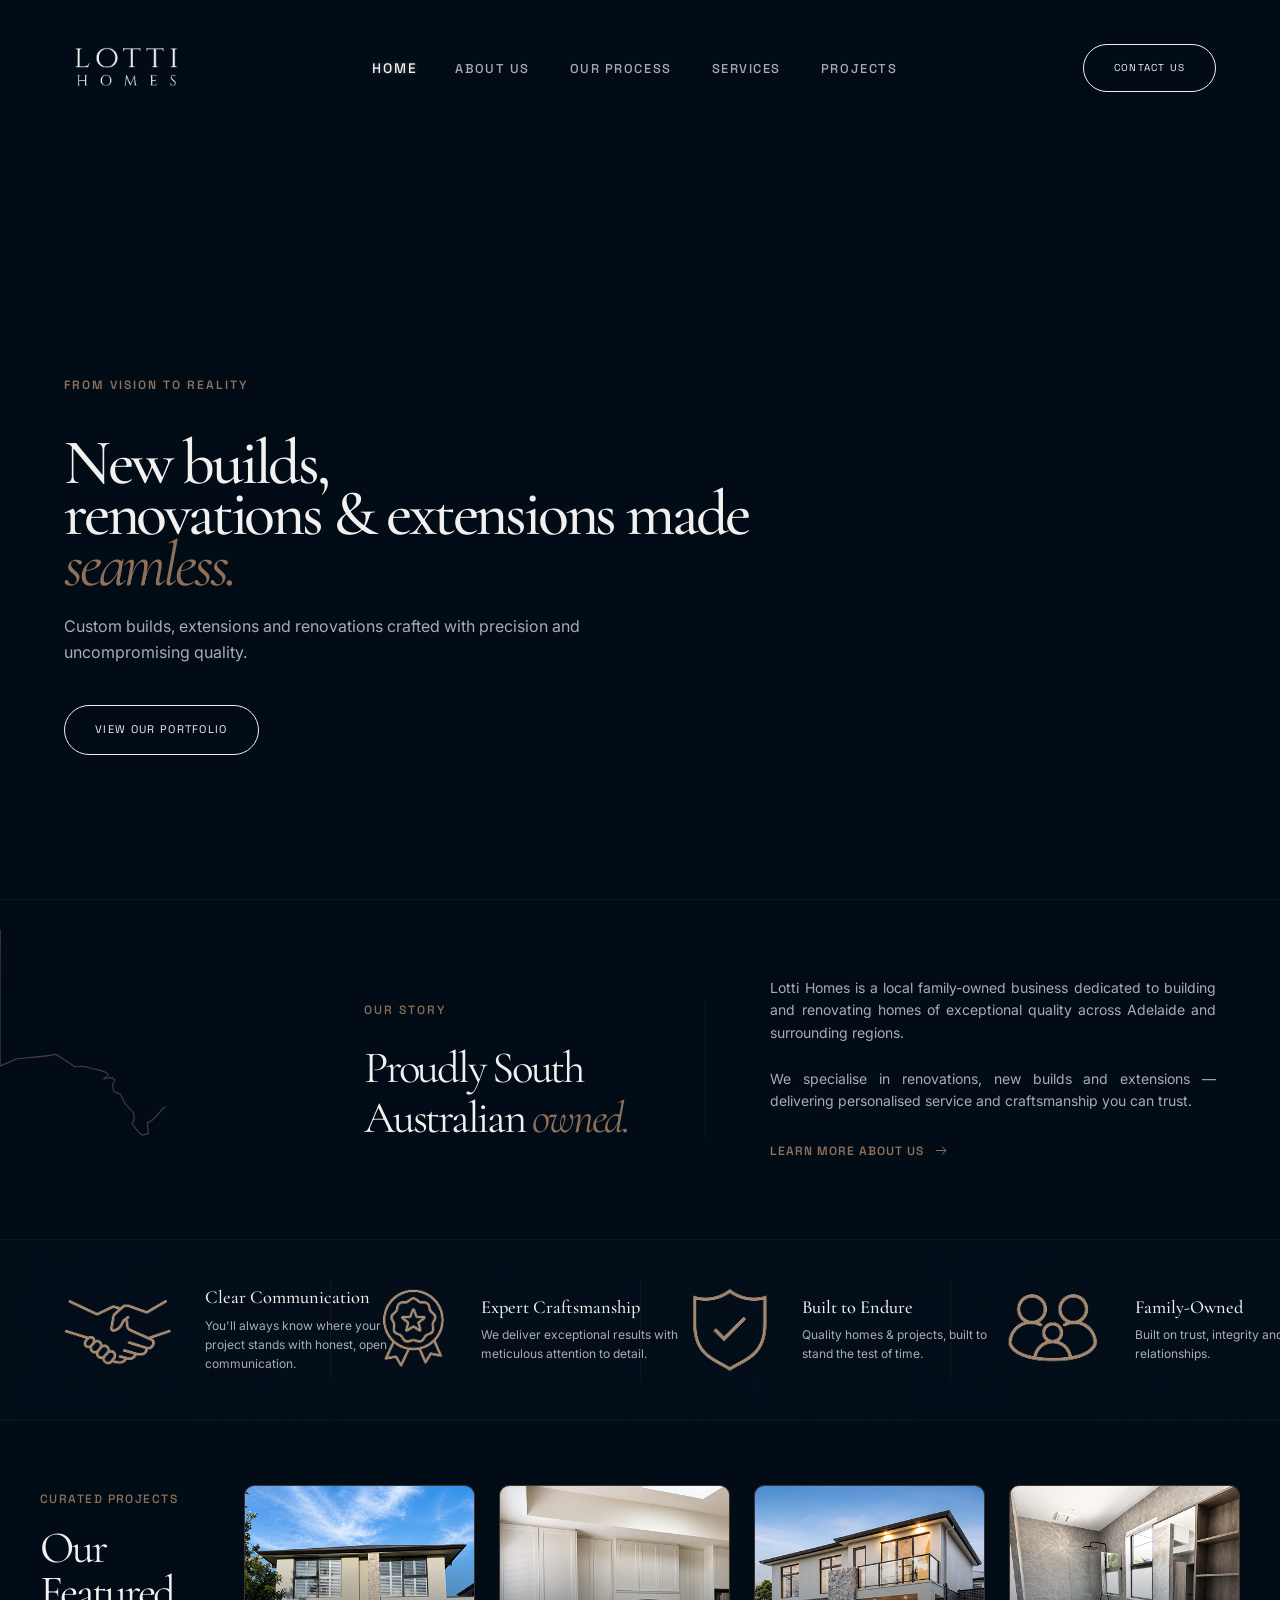
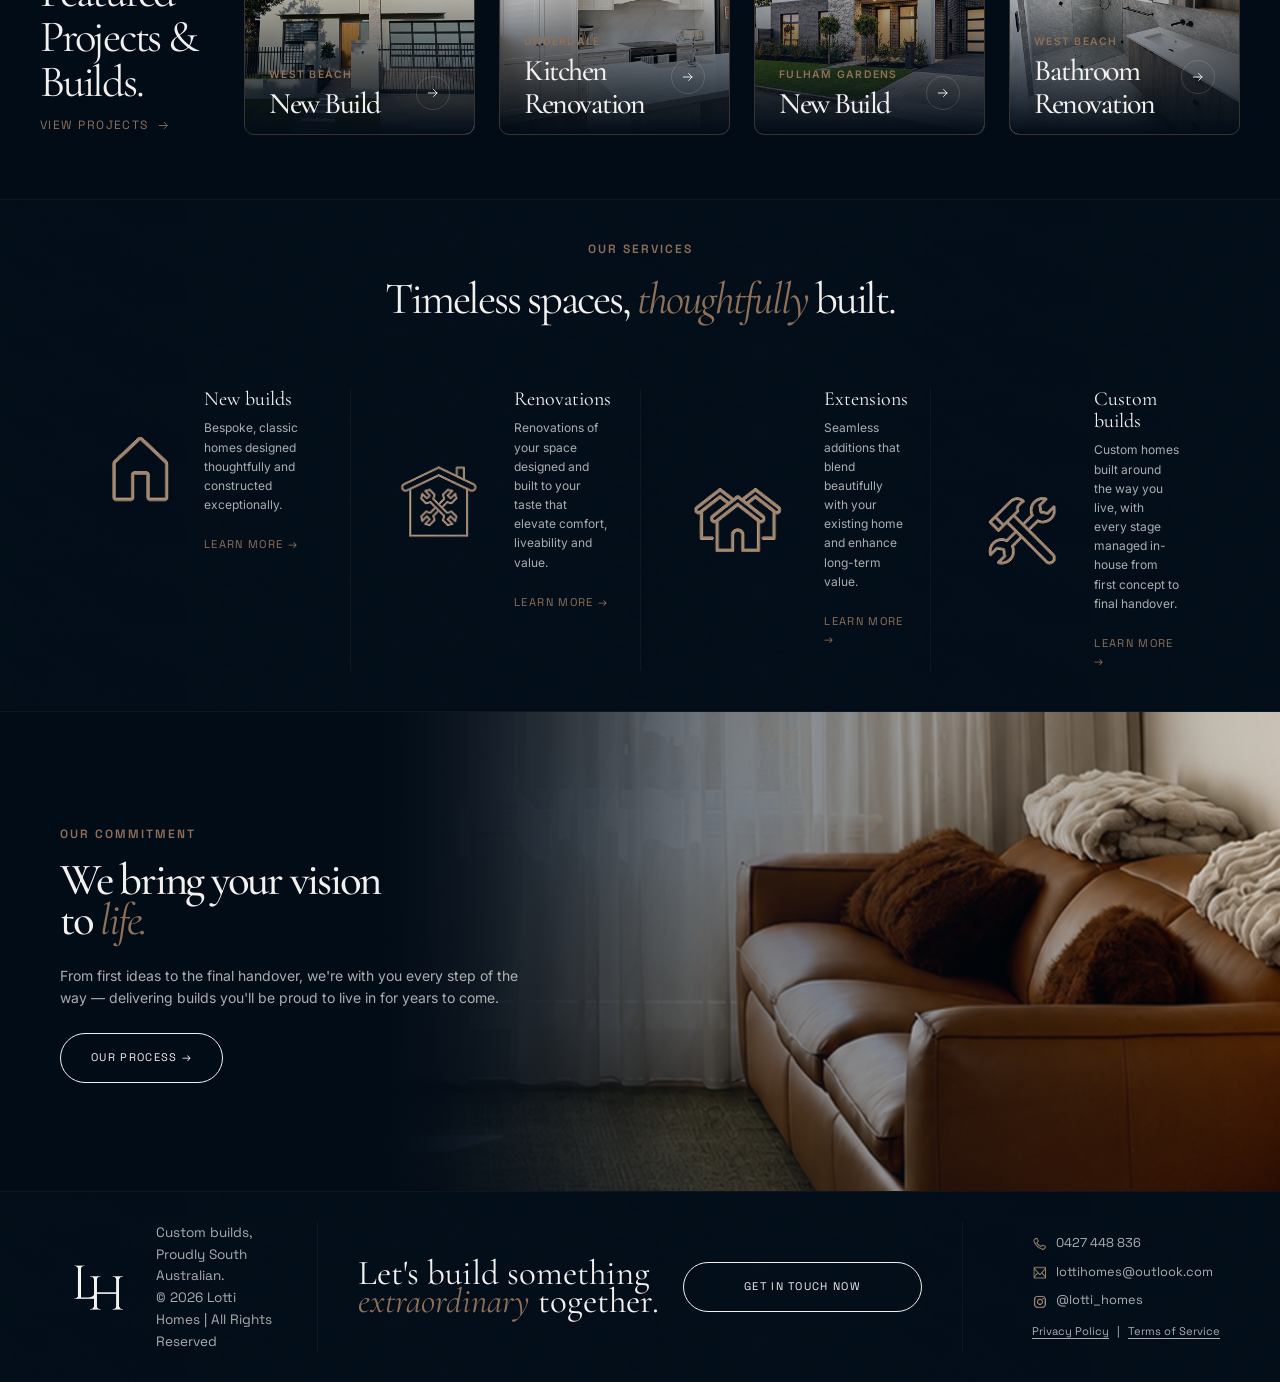
==== commit bf62224e: "Use a pipe separator in footer legal links and bust the stylesheet cache Co-Authored-By: Claude Sonn" ====
--- a/index.html
+++ b/index.html
@@ -5,7 +5,7 @@
 <meta name="viewport" content="width=device-width, initial-scale=1.0">
 <title>Lotti Homes | New Builds, Renovations & Extensions — Adelaide</title>
 <meta name="description" content="Lotti Homes is a family-owned custom home builder specialising in new builds, renovations and extensions across Adelaide, South Australia.">
-<link rel="stylesheet" href="css/styles.css">
+<link rel="stylesheet" href="css/styles.css?v=3">
 </head>
 <body>
 
@@ -411,7 +411,7 @@
       <span><img src="images/phone.png" alt="">0427 448 836</span>
       <a href="mailto:lottihomes@outlook.com"><img src="images/mail.png" alt="">lottihomes@outlook.com</a>
       <a href="https://instagram.com/lotti_homes" target="_blank" rel="noopener"><img src="images/instagram.png" alt="">@lotti_homes</a>
-      <div class="footer__legal"><a href="privacy.html">Privacy Policy</a><span aria-hidden="true">·</span><a href="terms.html">Terms of Service</a></div>
+      <div class="footer__legal"><a href="privacy.html">Privacy Policy</a><span aria-hidden="true">|</span><a href="terms.html">Terms of Service</a></div>
     </div>
   </div>
 </footer>
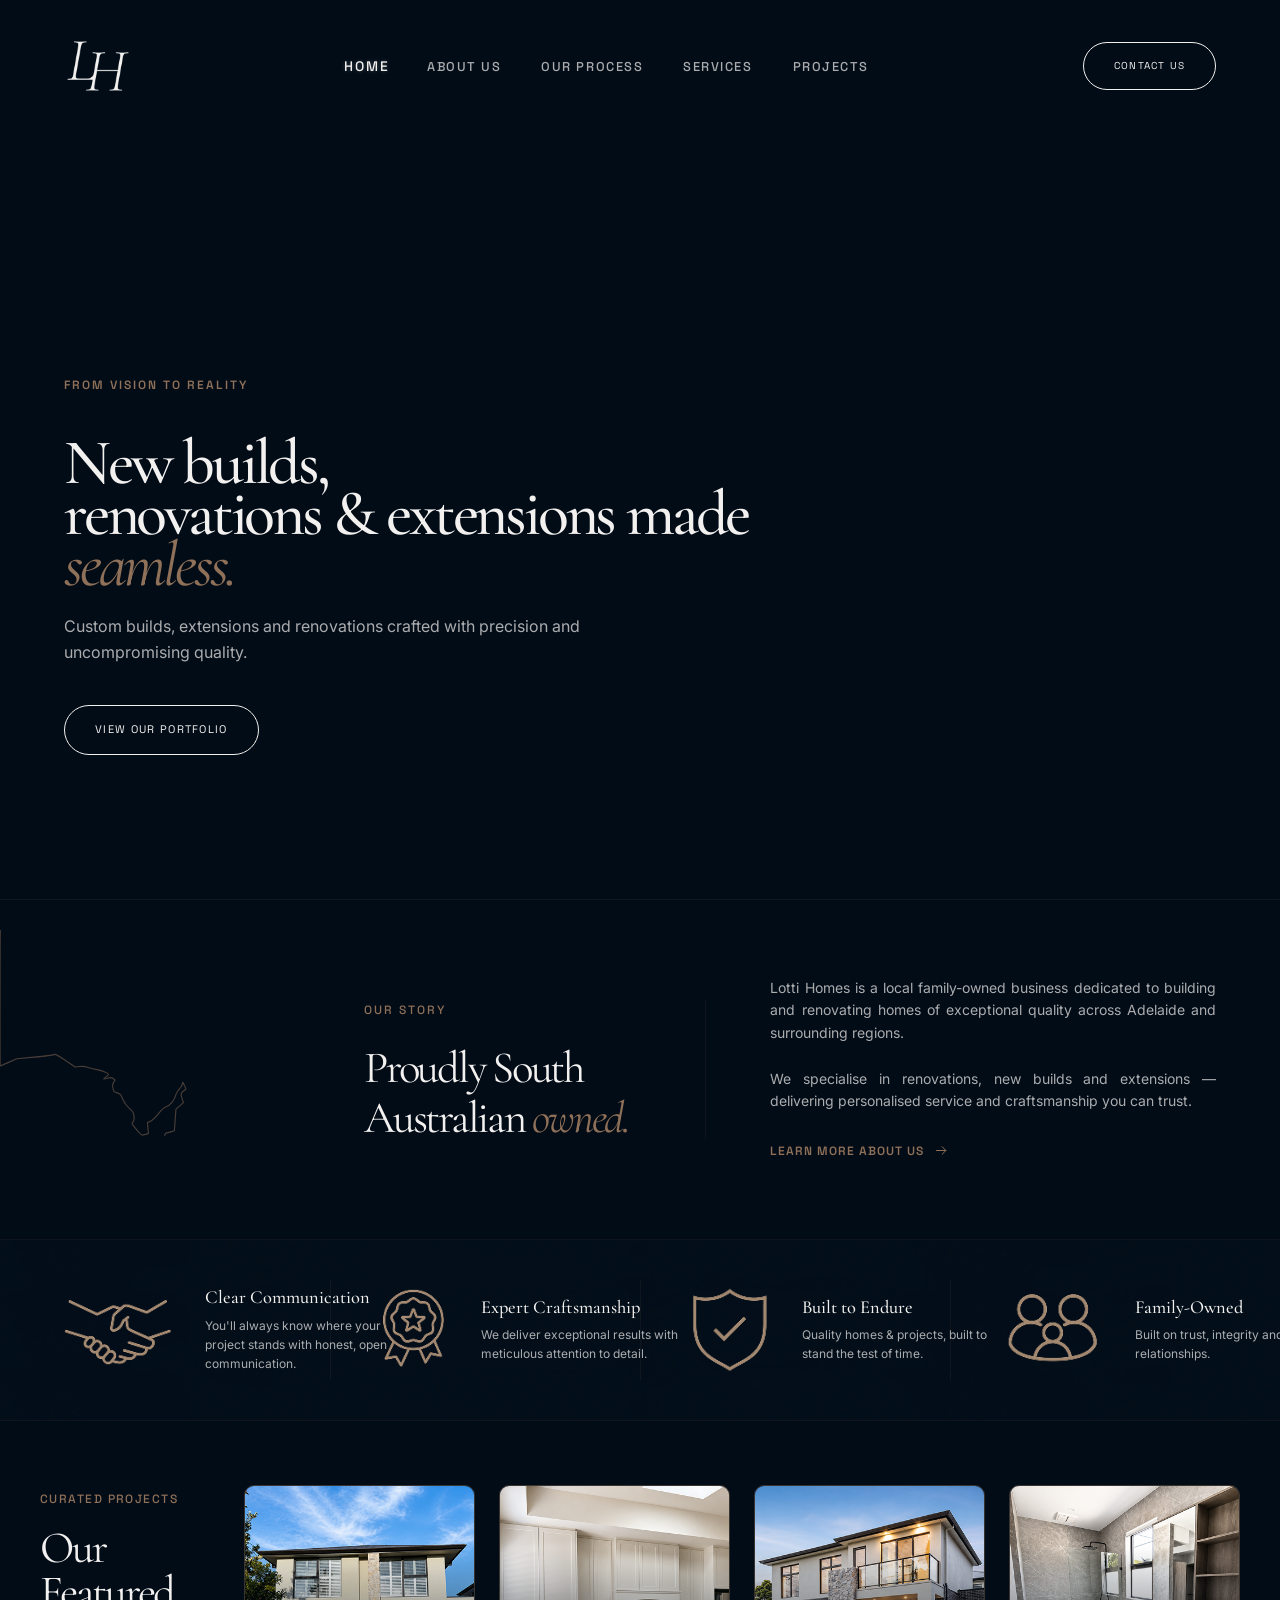
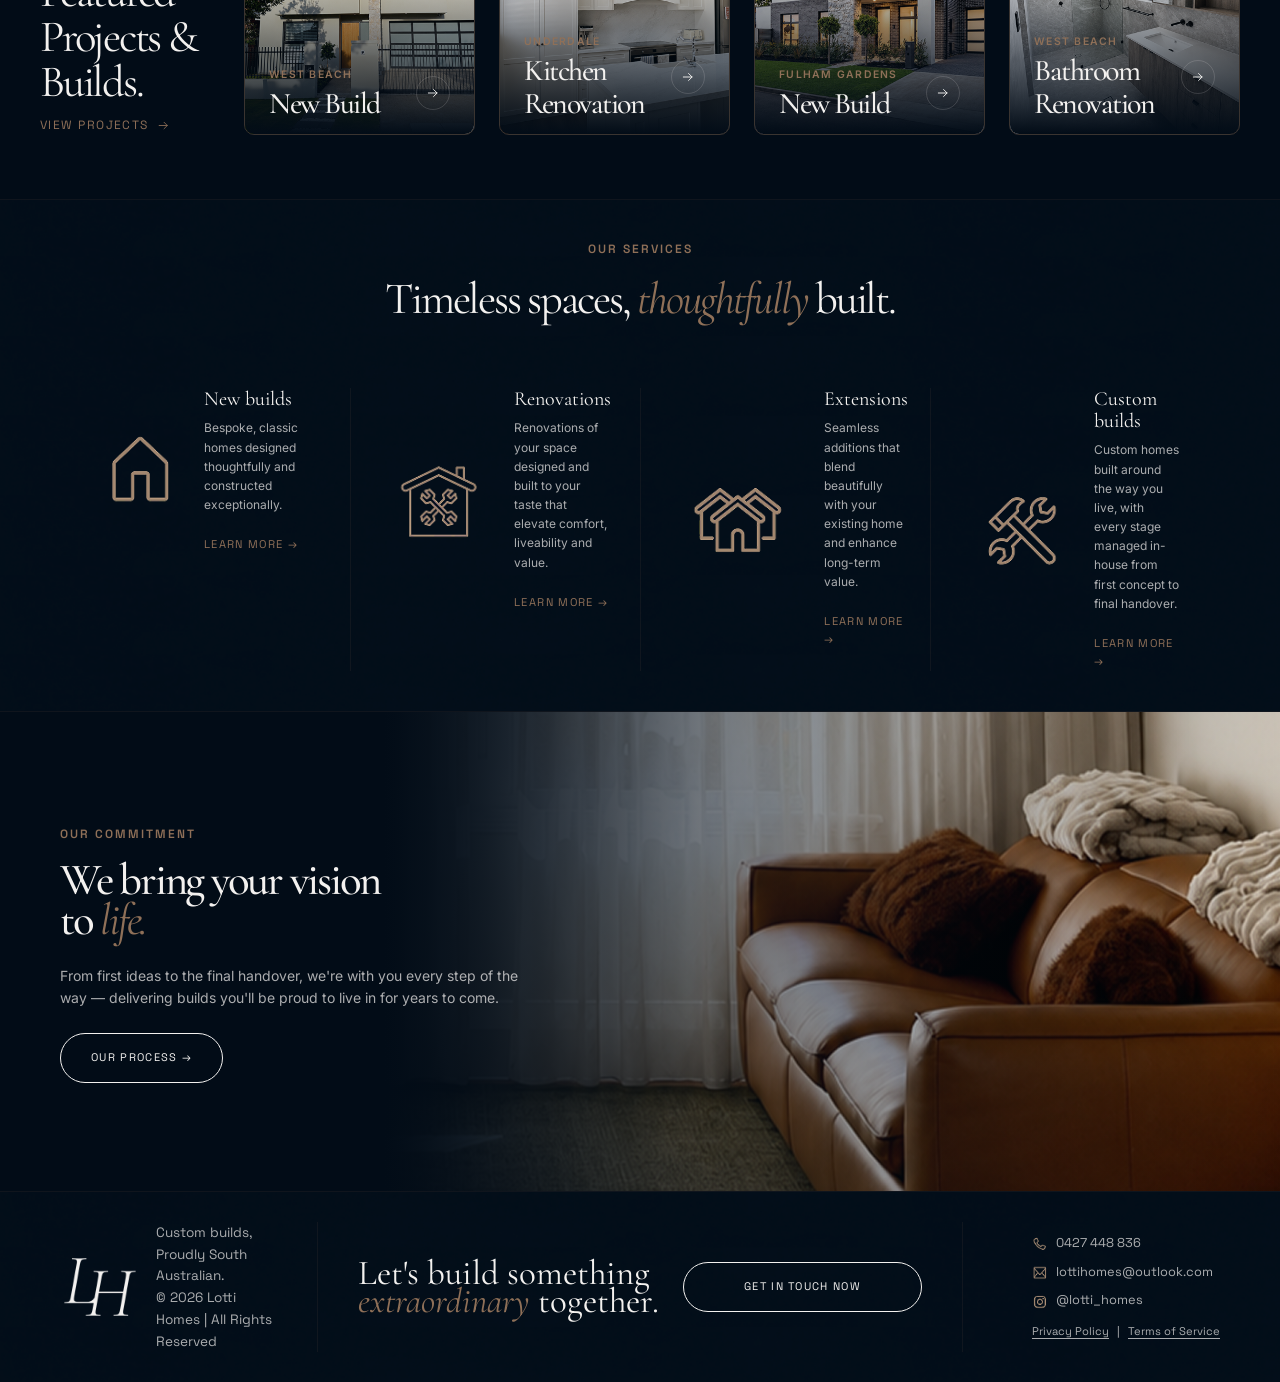
==== commit 107e1c10: "Brand: new LH monogram across the website, dashboard (rail, login, intro) and emails; remove the Lot" ====
--- a/index.html
+++ b/index.html
@@ -5,7 +5,7 @@
 <meta name="viewport" content="width=device-width, initial-scale=1.0">
 <title>Lotti Homes | New Builds, Renovations & Extensions — Adelaide</title>
 <meta name="description" content="Lotti Homes is a family-owned custom home builder specialising in new builds, renovations and extensions across Adelaide, South Australia.">
-<link rel="stylesheet" href="css/styles.css?v=3">
+<link rel="stylesheet" href="css/styles.css?v=4">
 </head>
 <body>
 
@@ -13,104 +13,32 @@
      INTRO PRELOADER — plays on every load/refresh, then removes itself.
      ========================================================= -->
 <div id="intro-preloader">
-  <svg width="1920" height="1080" viewBox="0 0 1920 1080" preserveAspectRatio="xMidYMid slice" xmlns="http://www.w3.org/2000/svg">
-  <defs>
-    <mask id="logoMask" maskUnits="userSpaceOnUse" x="0" y="0" width="1920" height="1080">
-      <rect x="0" y="0" width="1920" height="1080" fill="black"/>
-      <g transform="translate(888.240,505.425) scale(0.434909)">
-        <g transform="translate(0.000000,159.000000) scale(0.100000,-0.100000)">
-      <path d="M 455.0,1303.0 C 411.0,1292.0 410.0,1288.0 410.0,1059.0 L 410.0,840.0 L 493.0,840.0 C 586.0,840.0 625.0,857.0 661.0,912.0 C 673.0,930.0 679.0,936.0 675.0,925.0 C 671.0,914.0 661.0,886.0 653.0,863.0 L 638.0,820.0 L 467.0,821.0 C 372.0,822.0 304.0,825.0 315.0,827.0 C 359.0,838.0 360.0,843.0 360.0,1065.0 C 360.0,1287.0 359.0,1292.0 315.0,1303.0 C 304.0,1305.0 336.0,1308.0 385.0,1308.0 C 435.0,1308.0 466.0,1305.0 455.0,1303.0" pathLength="1" fill="white" fill-opacity="0"
-        stroke="white" stroke-width="30" stroke-linejoin="round" stroke-linecap="round"
-        stroke-dasharray="1" stroke-dashoffset="1">
-        <animate attributeName="stroke-dashoffset" begin="0.0640s" dur="0.28s" from="1" to="0" fill="freeze" calcMode="spline" keySplines="0.25 0.1 0.25 1" keyTimes="0;1" values="1;0"/>
-        <animate attributeName="fill-opacity" begin="0.0640s" dur="0.28s" from="0" to="1" fill="freeze"/>
-        <animate attributeName="stroke-opacity" begin="0.3440s" dur="0.08s" from="1" to="0" fill="freeze"/>
-      </path>
-      <path d="M 1269.0,1289.0 C 1364.0,1241.0 1409.0,1169.0 1410.0,1059.0 C 1410.0,955.0 1330.0,848.0 1232.0,820.0 C 1184.0,807.0 1086.0,807.0 1038.0,820.0 C 893.0,861.0 817.0,1040.0 886.0,1178.0 C 933.0,1273.0 1012.0,1318.0 1136.0,1319.0 C 1196.0,1320.0 1216.0,1315.0 1269.0,1289.0" pathLength="1" fill="white" fill-opacity="0"
-        stroke="white" stroke-width="30" stroke-linejoin="round" stroke-linecap="round"
-        stroke-dasharray="1" stroke-dashoffset="1">
-        <animate attributeName="stroke-dashoffset" begin="0.1920s" dur="0.28s" from="1" to="0" fill="freeze" calcMode="spline" keySplines="0.25 0.1 0.25 1" keyTimes="0;1" values="1;0"/>
-        <animate attributeName="fill-opacity" begin="0.1920s" dur="0.28s" from="0" to="1" fill="freeze"/>
-        <animate attributeName="stroke-opacity" begin="0.4720s" dur="0.08s" from="1" to="0" fill="freeze"/>
-      </path>
-      <path d="M 2010.0,1295.0 C 2010.0,1284.0 2013.0,1264.0 2015.0,1250.0 L 2021.0,1225.0 L 2010.0,1250.0 C 1994.0,1286.0 1983.0,1290.0 1897.0,1290.0 L 1820.0,1290.0 L 1822.0,1063.0 L 1825.0,836.0 L 1850.0,829.0 C 1865.0,825.0 1841.0,822.0 1790.0,821.0 C 1715.0,820.0 1708.0,822.0 1730.0,833.0 L 1755.0,846.0 L 1758.0,1068.0 L 1760.0,1290.0 L 1683.0,1290.0 C 1597.0,1290.0 1585.0,1286.0 1571.0,1250.0 C 1562.0,1228.0 1561.0,1230.0 1561.0,1270.0 L 1560.0,1315.0 L 1785.0,1315.0 C 2003.0,1315.0 2010.0,1314.0 2010.0,1295.0" pathLength="1" fill="white" fill-opacity="0"
-        stroke="white" stroke-width="30" stroke-linejoin="round" stroke-linecap="round"
-        stroke-dasharray="1" stroke-dashoffset="1">
-        <animate attributeName="stroke-dashoffset" begin="0.3200s" dur="0.28s" from="1" to="0" fill="freeze" calcMode="spline" keySplines="0.25 0.1 0.25 1" keyTimes="0;1" values="1;0"/>
-        <animate attributeName="fill-opacity" begin="0.3200s" dur="0.28s" from="0" to="1" fill="freeze"/>
-        <animate attributeName="stroke-opacity" begin="0.6000s" dur="0.08s" from="1" to="0" fill="freeze"/>
-      </path>
-      <path d="M 2629.0,1270.0 C 2629.0,1230.0 2628.0,1228.0 2619.0,1250.0 C 2605.0,1286.0 2593.0,1290.0 2508.0,1290.0 L 2430.0,1290.0 L 2430.0,1066.0 L 2430.0,842.0 L 2458.0,832.0 C 2480.0,823.0 2469.0,821.0 2400.0,821.0 C 2325.0,820.0 2318.0,822.0 2340.0,833.0 L 2365.0,846.0 L 2368.0,1068.0 L 2370.0,1290.0 L 2293.0,1290.0 C 2207.0,1290.0 2195.0,1286.0 2181.0,1250.0 C 2172.0,1228.0 2171.0,1230.0 2171.0,1270.0 L 2170.0,1315.0 L 2400.0,1315.0 L 2630.0,1315.0 L 2629.0,1270.0" pathLength="1" fill="white" fill-opacity="0"
-        stroke="white" stroke-width="30" stroke-linejoin="round" stroke-linecap="round"
-        stroke-dasharray="1" stroke-dashoffset="1">
-        <animate attributeName="stroke-dashoffset" begin="0.4480s" dur="0.28s" from="1" to="0" fill="freeze" calcMode="spline" keySplines="0.25 0.1 0.25 1" keyTimes="0;1" values="1;0"/>
-        <animate attributeName="fill-opacity" begin="0.4480s" dur="0.28s" from="0" to="1" fill="freeze"/>
-        <animate attributeName="stroke-opacity" begin="0.7280s" dur="0.08s" from="1" to="0" fill="freeze"/>
-      </path>
-      <path d="M 2973.0,1303.0 C 2925.0,1294.0 2920.0,1270.0 2920.0,1060.0 C 2920.0,953.0 2924.0,859.0 2929.0,852.0 C 2933.0,845.0 2950.0,835.0 2966.0,830.0 C 2987.0,824.0 2969.0,822.0 2900.0,822.0 C 2848.0,822.0 2814.0,825.0 2825.0,827.0 C 2869.0,838.0 2870.0,843.0 2870.0,1065.0 C 2870.0,1287.0 2869.0,1292.0 2825.0,1303.0 C 2814.0,1305.0 2848.0,1308.0 2900.0,1307.0 C 2952.0,1307.0 2985.0,1305.0 2973.0,1303.0" pathLength="1" fill="white" fill-opacity="0"
-        stroke="white" stroke-width="30" stroke-linejoin="round" stroke-linecap="round"
-        stroke-dasharray="1" stroke-dashoffset="1">
-        <animate attributeName="stroke-dashoffset" begin="0.5760s" dur="0.28s" from="1" to="0" fill="freeze" calcMode="spline" keySplines="0.25 0.1 0.25 1" keyTimes="0;1" values="1;0"/>
-        <animate attributeName="fill-opacity" begin="0.5760s" dur="0.28s" from="0" to="1" fill="freeze"/>
-        <animate attributeName="stroke-opacity" begin="0.8560s" dur="0.08s" from="1" to="0" fill="freeze"/>
-      </path>
-      <path d="M 418.0,599.0 C 404.0,591.0 400.0,576.0 400.0,530.0 L 400.0,470.0 L 480.0,470.0 L 560.0,470.0 L 560.0,530.0 C 560.0,576.0 556.0,591.0 543.0,599.0 C 529.0,607.0 535.0,609.0 570.0,609.0 C 595.0,609.0 609.0,606.0 603.0,603.0 C 593.0,600.0 590.0,563.0 590.0,470.0 C 590.0,377.0 593.0,340.0 603.0,337.0 C 609.0,334.0 595.0,331.0 570.0,331.0 C 535.0,331.0 529.0,333.0 543.0,341.0 C 556.0,349.0 560.0,364.0 560.0,405.0 L 560.0,460.0 L 480.0,460.0 L 400.0,460.0 L 400.0,405.0 C 400.0,364.0 404.0,349.0 418.0,341.0 C 431.0,333.0 425.0,331.0 390.0,331.0 C 355.0,331.0 349.0,333.0 363.0,341.0 C 378.0,350.0 380.0,367.0 380.0,465.0 C 380.0,555.0 377.0,582.0 364.0,594.0 C 350.0,609.0 352.0,610.0 392.0,610.0 C 426.0,609.0 431.0,607.0 418.0,599.0" pathLength="1" fill="white" fill-opacity="0"
-        stroke="white" stroke-width="30" stroke-linejoin="round" stroke-linecap="round"
-        stroke-dasharray="1" stroke-dashoffset="1">
-        <animate attributeName="stroke-dashoffset" begin="0.7040s" dur="0.28s" from="1" to="0" fill="freeze" calcMode="spline" keySplines="0.25 0.1 0.25 1" keyTimes="0;1" values="1;0"/>
-        <animate attributeName="fill-opacity" begin="0.7040s" dur="0.28s" from="0" to="1" fill="freeze"/>
-        <animate attributeName="stroke-opacity" begin="0.9840s" dur="0.08s" from="1" to="0" fill="freeze"/>
-      </path>
-      <path d="M 1186.0,591.0 C 1243.0,556.0 1265.0,475.0 1236.0,405.0 C 1194.0,305.0 1026.0,305.0 984.0,405.0 C 941.0,508.0 1004.0,610.0 1110.0,610.0 C 1136.0,610.0 1168.0,602.0 1186.0,591.0" pathLength="1" fill="white" fill-opacity="0"
-        stroke="white" stroke-width="30" stroke-linejoin="round" stroke-linecap="round"
-        stroke-dasharray="1" stroke-dashoffset="1">
-        <animate attributeName="stroke-dashoffset" begin="0.8320s" dur="0.28s" from="1" to="0" fill="freeze" calcMode="spline" keySplines="0.25 0.1 0.25 1" keyTimes="0;1" values="1;0"/>
-        <animate attributeName="fill-opacity" begin="0.8320s" dur="0.28s" from="0" to="1" fill="freeze"/>
-        <animate attributeName="stroke-opacity" begin="1.1120s" dur="0.08s" from="1" to="0" fill="freeze"/>
-      </path>
-      <path d="M 1706.0,488.0 C 1732.0,429.0 1757.0,384.0 1761.0,388.0 C 1765.0,392.0 1790.0,444.0 1816.0,504.0 L 1865.0,614.0 L 1877.0,519.0 C 1900.0,344.0 1900.0,341.0 1918.0,337.0 C 1927.0,334.0 1915.0,332.0 1890.0,332.0 C 1865.0,332.0 1851.0,334.0 1858.0,337.0 C 1867.0,341.0 1869.0,362.0 1864.0,423.0 C 1853.0,550.0 1850.0,550.0 1798.0,432.0 L 1751.0,326.0 L 1732.0,370.0 C 1672.0,506.0 1651.0,545.0 1650.0,520.0 C 1649.0,506.0 1645.0,462.0 1641.0,422.0 C 1637.0,378.0 1638.0,346.0 1644.0,340.0 C 1651.0,333.0 1641.0,330.0 1615.0,331.0 C 1593.0,332.0 1583.0,334.0 1592.0,337.0 C 1614.0,343.0 1617.0,352.0 1631.0,493.0 C 1638.0,558.0 1646.0,607.0 1650.0,603.0 C 1654.0,599.0 1679.0,547.0 1706.0,488.0" pathLength="1" fill="white" fill-opacity="0"
-        stroke="white" stroke-width="30" stroke-linejoin="round" stroke-linecap="round"
-        stroke-dasharray="1" stroke-dashoffset="1">
-        <animate attributeName="stroke-dashoffset" begin="0.9600s" dur="0.28s" from="1" to="0" fill="freeze" calcMode="spline" keySplines="0.25 0.1 0.25 1" keyTimes="0;1" values="1;0"/>
-        <animate attributeName="fill-opacity" begin="0.9600s" dur="0.28s" from="0" to="1" fill="freeze"/>
-        <animate attributeName="stroke-opacity" begin="1.2400s" dur="0.08s" from="1" to="0" fill="freeze"/>
-      </path>
-      <path d="M 2430.0,598.0 C 2430.0,589.0 2415.0,586.0 2380.0,588.0 L 2330.0,592.0 L 2330.0,531.0 L 2330.0,470.0 L 2365.0,470.0 C 2387.0,470.0 2403.0,476.0 2409.0,488.0 C 2417.0,502.0 2419.0,498.0 2419.0,470.0 C 2419.0,451.0 2416.0,441.0 2413.0,448.0 C 2411.0,455.0 2391.0,460.0 2369.0,460.0 L 2330.0,460.0 L 2330.0,400.0 C 2330.0,340.0 2330.0,340.0 2360.0,340.0 C 2394.0,340.0 2440.0,359.0 2440.0,373.0 C 2440.0,379.0 2443.0,381.0 2446.0,378.0 C 2449.0,374.0 2447.0,362.0 2440.0,351.0 C 2430.0,332.0 2421.0,330.0 2347.0,331.0 C 2302.0,332.0 2273.0,334.0 2283.0,337.0 C 2298.0,341.0 2300.0,356.0 2300.0,464.0 C 2300.0,545.0 2296.0,590.0 2288.0,598.0 C 2279.0,607.0 2293.0,610.0 2353.0,610.0 C 2408.0,610.0 2430.0,606.0 2430.0,598.0" pathLength="1" fill="white" fill-opacity="0"
-        stroke="white" stroke-width="30" stroke-linejoin="round" stroke-linecap="round"
-        stroke-dasharray="1" stroke-dashoffset="1">
-        <animate attributeName="stroke-dashoffset" begin="1.0880s" dur="0.28s" from="1" to="0" fill="freeze" calcMode="spline" keySplines="0.25 0.1 0.25 1" keyTimes="0;1" values="1;0"/>
-        <animate attributeName="fill-opacity" begin="1.0880s" dur="0.28s" from="0" to="1" fill="freeze"/>
-        <animate attributeName="stroke-opacity" begin="1.3680s" dur="0.08s" from="1" to="0" fill="freeze"/>
-      </path>
-      <path d="M 2930.0,588.0 C 2929.0,567.0 2928.0,567.0 2919.0,583.0 C 2907.0,603.0 2870.0,606.0 2852.0,588.0 C 2829.0,565.0 2840.0,536.0 2895.0,479.0 C 2952.0,419.0 2958.0,404.0 2939.0,367.0 C 2923.0,337.0 2911.0,330.0 2873.0,330.0 C 2823.0,330.0 2810.0,339.0 2811.0,374.0 C 2812.0,395.0 2814.0,399.0 2817.0,385.0 C 2825.0,353.0 2840.0,340.0 2871.0,340.0 C 2890.0,340.0 2905.0,348.0 2915.0,364.0 C 2935.0,394.0 2928.0,409.0 2866.0,470.0 C 2832.0,503.0 2820.0,522.0 2820.0,544.0 C 2820.0,586.0 2846.0,610.0 2892.0,610.0 C 2925.0,610.0 2930.0,607.0 2930.0,588.0" pathLength="1" fill="white" fill-opacity="0"
-        stroke="white" stroke-width="30" stroke-linejoin="round" stroke-linecap="round"
-        stroke-dasharray="1" stroke-dashoffset="1">
-        <animate attributeName="stroke-dashoffset" begin="1.2160s" dur="0.28s" from="1" to="0" fill="freeze" calcMode="spline" keySplines="0.25 0.1 0.25 1" keyTimes="0;1" values="1;0"/>
-        <animate attributeName="fill-opacity" begin="1.2160s" dur="0.28s" from="0" to="1" fill="freeze"/>
-        <animate attributeName="stroke-opacity" begin="1.4960s" dur="0.08s" from="1" to="0" fill="freeze"/>
-      </path>
-        </g>
+  <svg width="1920" height="1080" viewBox="0 0 1920 1080" preserveAspectRatio="xMidYMid slice" xmlns="http://www.w3.org/2000/svg" xmlns:xlink="http://www.w3.org/1999/xlink">
+    <defs>
+      <image id="logoSrc" href="images/lh-logo.png" x="894.75" y="486" width="130.5" height="108"/>
+      <mask id="revealMask" maskUnits="userSpaceOnUse">
+        <rect x="880" y="465" width="0" height="150" fill="white">
+          <animate attributeName="width" from="0" to="160" begin="0.12s" dur="1.3s" calcMode="spline" keySplines="0.22 1 0.36 1" fill="freeze"/>
+        </rect>
+      </mask>
+    </defs>
+    <rect id="bg" x="0" y="0" width="1920" height="1080" fill="#020C17">
+      <animate attributeName="opacity" from="1" to="0" begin="1.9s" dur="0.6s" calcMode="spline" keySplines="0.5 0 0.35 1" fill="freeze"/>
+    </rect>
+    <g id="logoWrap">
+      <animate attributeName="opacity" from="1" to="0" begin="1.75s" dur="0.3s" calcMode="spline" keySplines="0.4 0 0.6 1" fill="freeze"/>
+      <g mask="url(#revealMask)">
+        <use href="#logoSrc"/>
       </g>
-    </mask>
-  </defs>
-
-  <rect id="bg" x="0" y="0" width="1920" height="1080" fill="#020C17">
-    <animate attributeName="opacity" begin="1.6400s" dur="0.36s" from="1" to="0" fill="freeze"/>
-  </rect>
-
-  <g mask="url(#logoMask)">
-    <animate attributeName="opacity" begin="1.6400s" dur="0.36s" from="1" to="0" fill="freeze"/>
-    <image href="[data-uri]" x="0" y="0" width="330" height="159"
-      transform="translate(888.240,505.425) scale(0.434909)"/>
-  </g>
-</svg>
+    </g>
+  </svg>
 </div>
 
 <!-- =========================================================
      NAV — reused verbatim across all pages, mark HOME as active
      ========================================================= -->
 <nav class="nav">
-  <a href="index.html" class="nav__logo"><img src="images/mainlogo.png" alt="Lotti Homes"></a>
+  <a href="index.html" class="nav__logo"><img src="images/lh-logo.png" alt="Lotti Homes"></a>
   <ul class="nav__links">
     <li><a href="index.html" class="is-active">Home</a></li>
     <li><a href="about.html">About Us</a></li>
@@ -391,7 +319,7 @@
 <footer class="footer has-overlay">
   <div class="footer__grid">
     <div class="footer__brand">
-      <img src="images/minilogo.png" alt="Lotti Homes">
+      <img src="images/lh-logo.png" alt="Lotti Homes">
       <div>
         <p class="footer__contact">Custom builds,<br>Proudly South Australian.</p>
         <p class="footer__contact">© 2026 Lotti Homes | All Rights Reserved</p>
--- a/css/styles.css
+++ b/css/styles.css
@@ -218,7 +218,7 @@
 }
 
 .nav__logo img {
-  height: 60px; 
+  height: 56px;
   width: auto;
 }
 
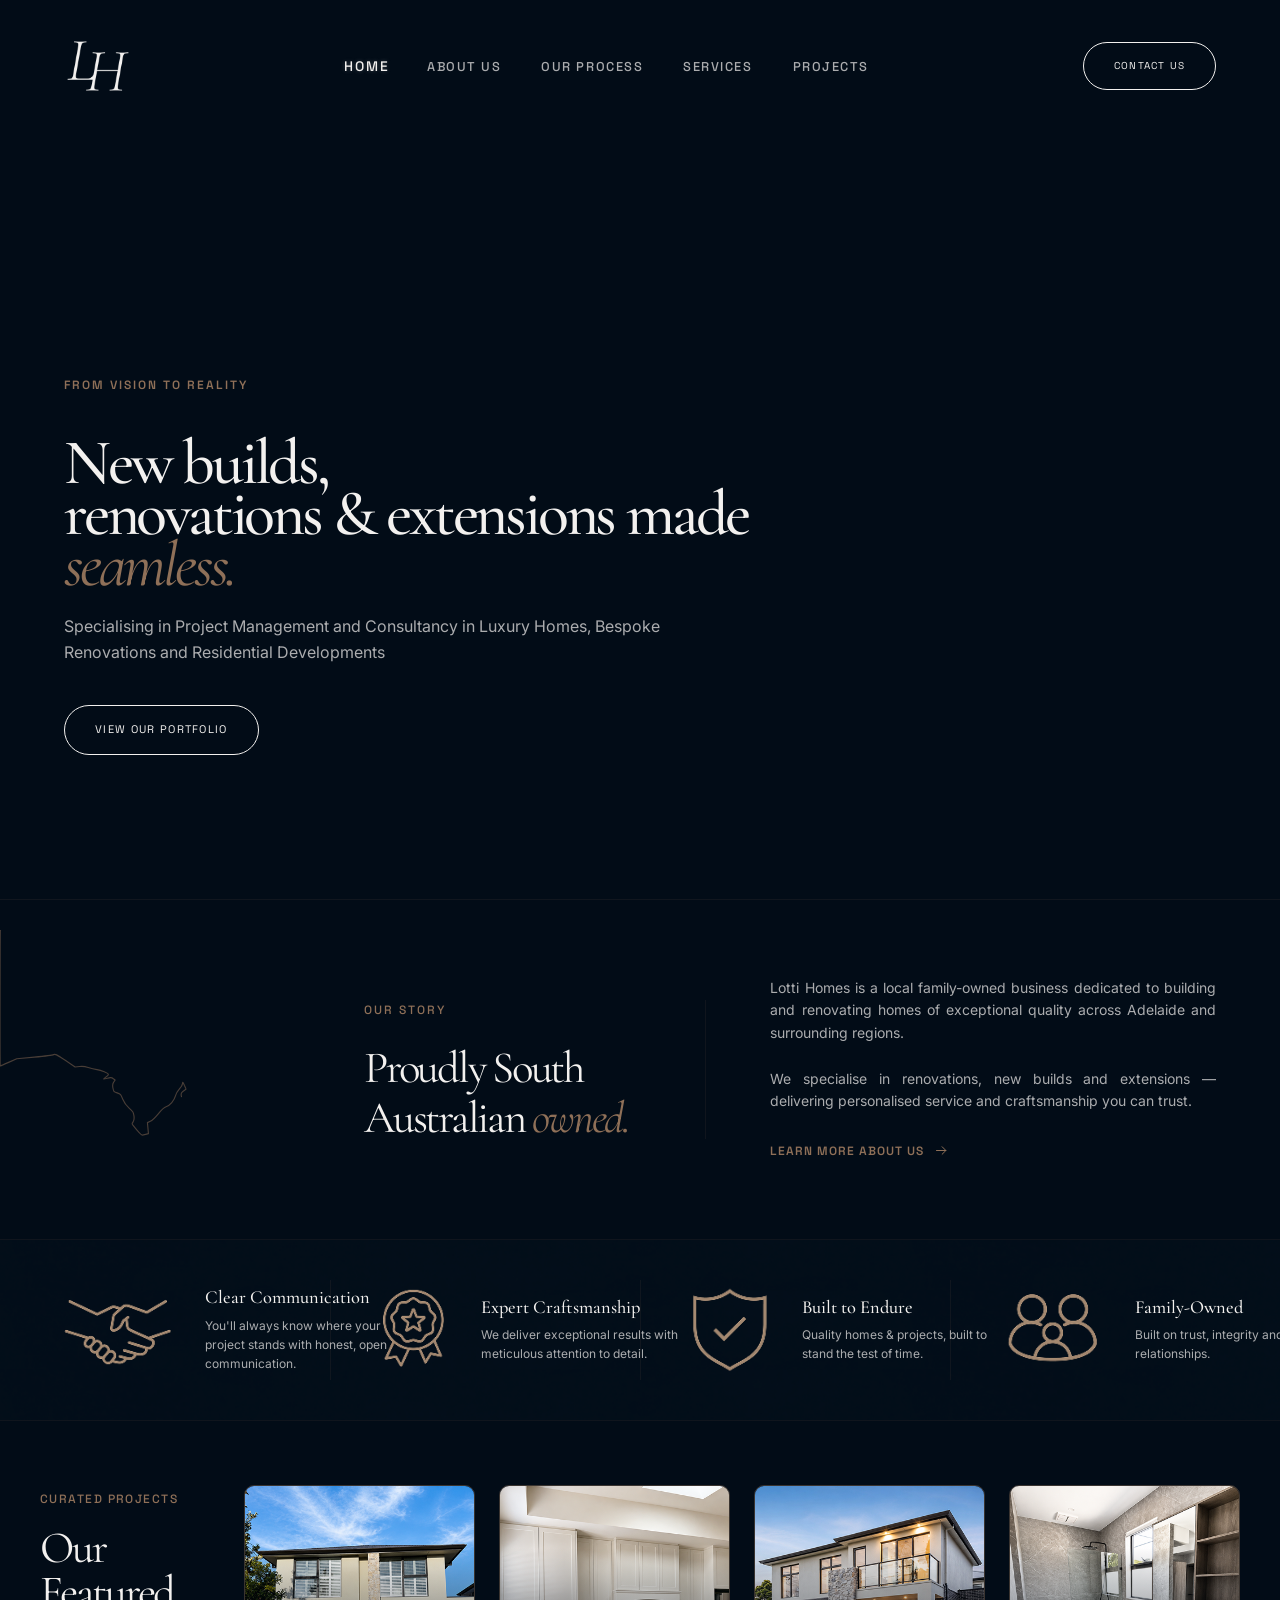
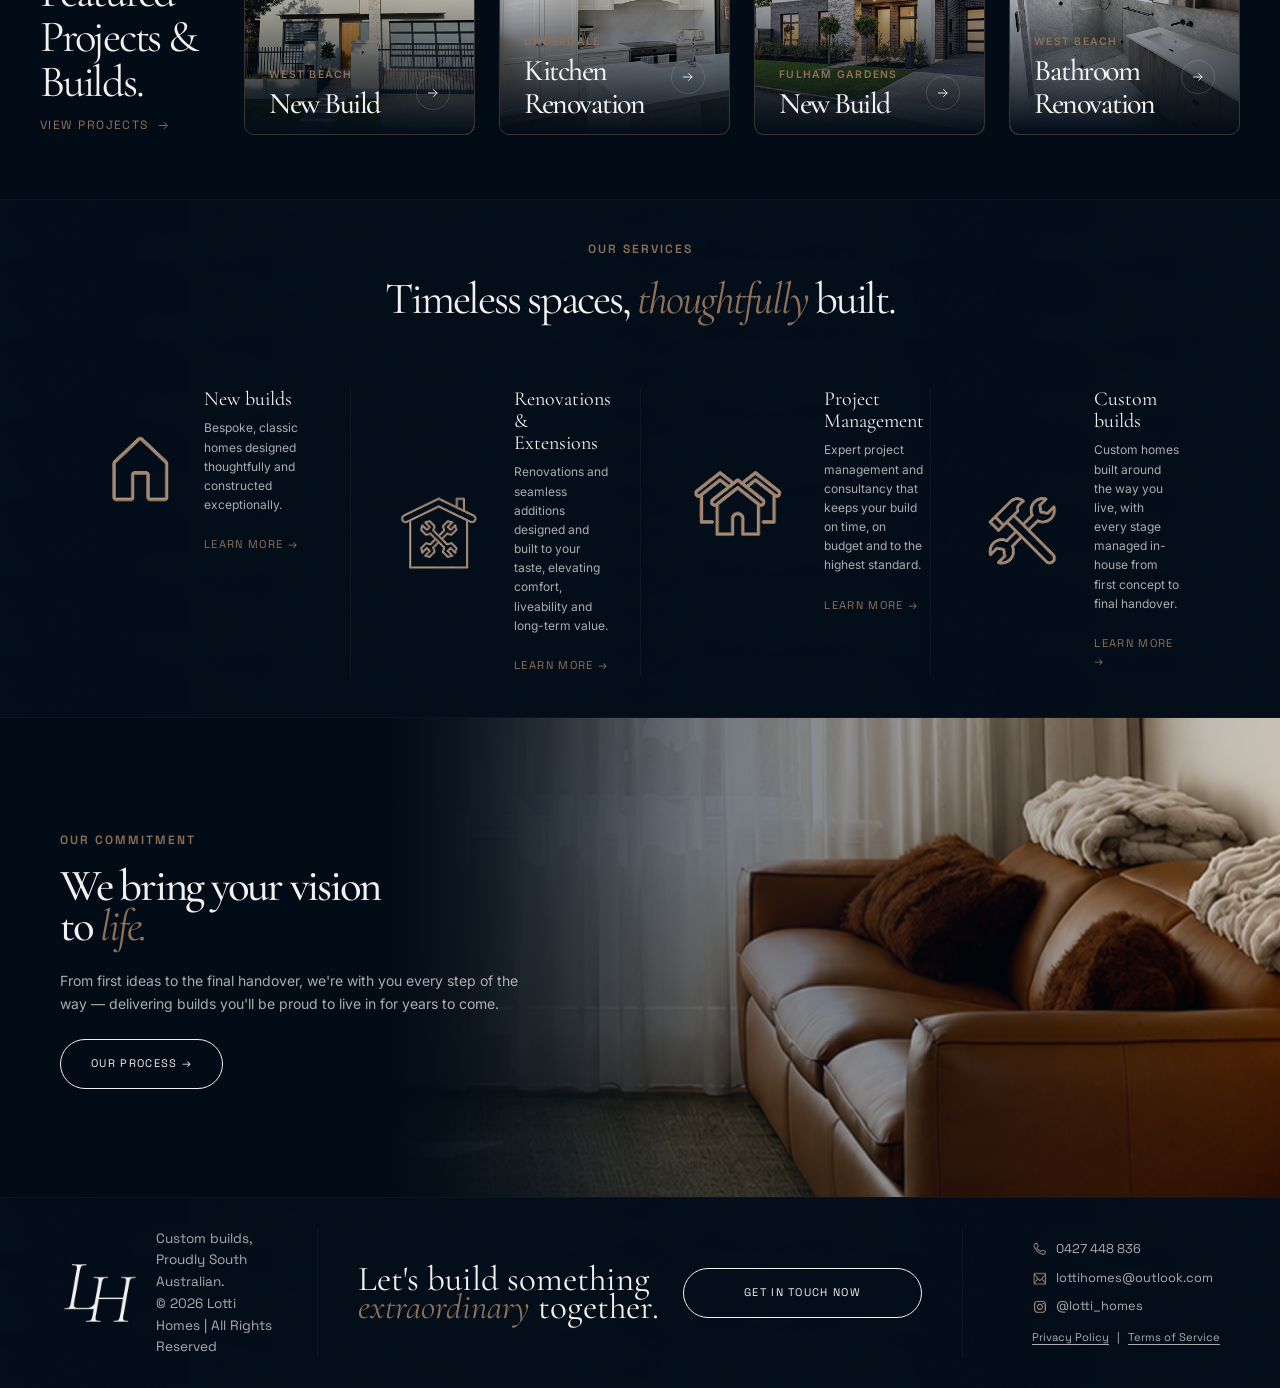
==== commit a9e262e7: "Update hero copy and merge/rename services (project management) Co-Authored-By: Claude Sonnet 5.5 <n" ====
--- a/index.html
+++ b/index.html
@@ -81,7 +81,7 @@
   <div class="hero__content">
     <span class="hero__eyebrow">From Vision to Reality</span>
     <h1 class="hero__title">New builds,<br>renovations &amp; extensions made <em>seamless.</em></h1>
-    <p>Custom builds, extensions and renovations crafted with precision and uncompromising quality.</p>
+    <p>Specialising in Project Management and Consultancy in Luxury Homes, Bespoke Renovations and Residential Developments</p>
     <a href="projects.html" class="btn btn--outline">View Our Portfolio</a>
   </div>
 </header>
@@ -272,8 +272,8 @@
     <div class="service-item reveal" data-reveal-delay="100">
       <img src="images/renovations.png" alt="">
       <div>
-        <h3>Renovations</h3>
-        <p>Renovations of your space designed and built to your taste that elevate comfort, liveability and value.</p>
+        <h3>Renovations &amp; Extensions</h3>
+        <p>Renovations and seamless additions designed and built to your taste, elevating comfort, liveability and long-term value.</p>
         <a href="services.html" class="service-item__link">Learn More →</a>
       </div>
     </div>
@@ -281,8 +281,8 @@
     <div class="service-item reveal" data-reveal-delay="200">
       <img src="images/extensions.png" alt="">
       <div>
-        <h3>Extensions</h3>
-        <p>Seamless additions that blend beautifully with your existing home and enhance long-term value.</p>
+        <h3>Project Management</h3>
+        <p>Expert project management and consultancy that keeps your build on time, on budget and to the highest standard.</p>
         <a href="services.html" class="service-item__link">Learn More →</a>
       </div>
     </div>
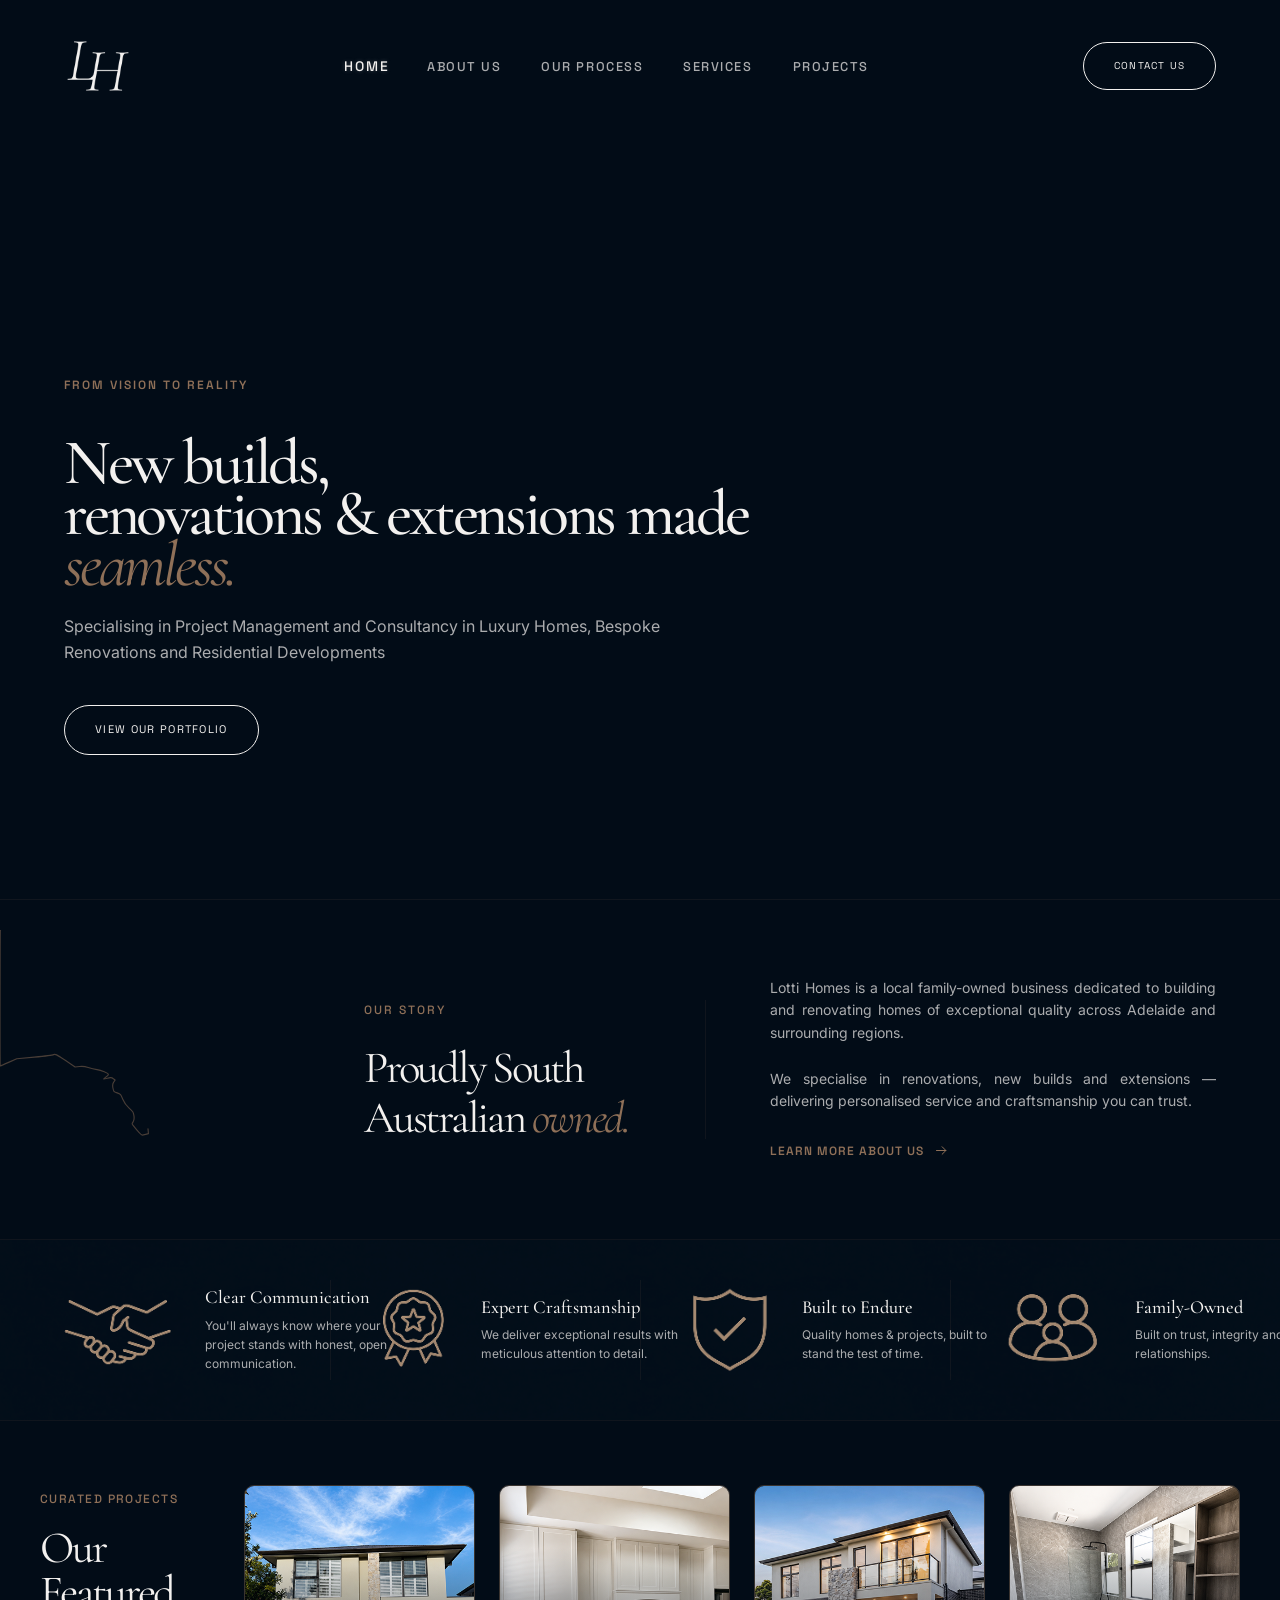
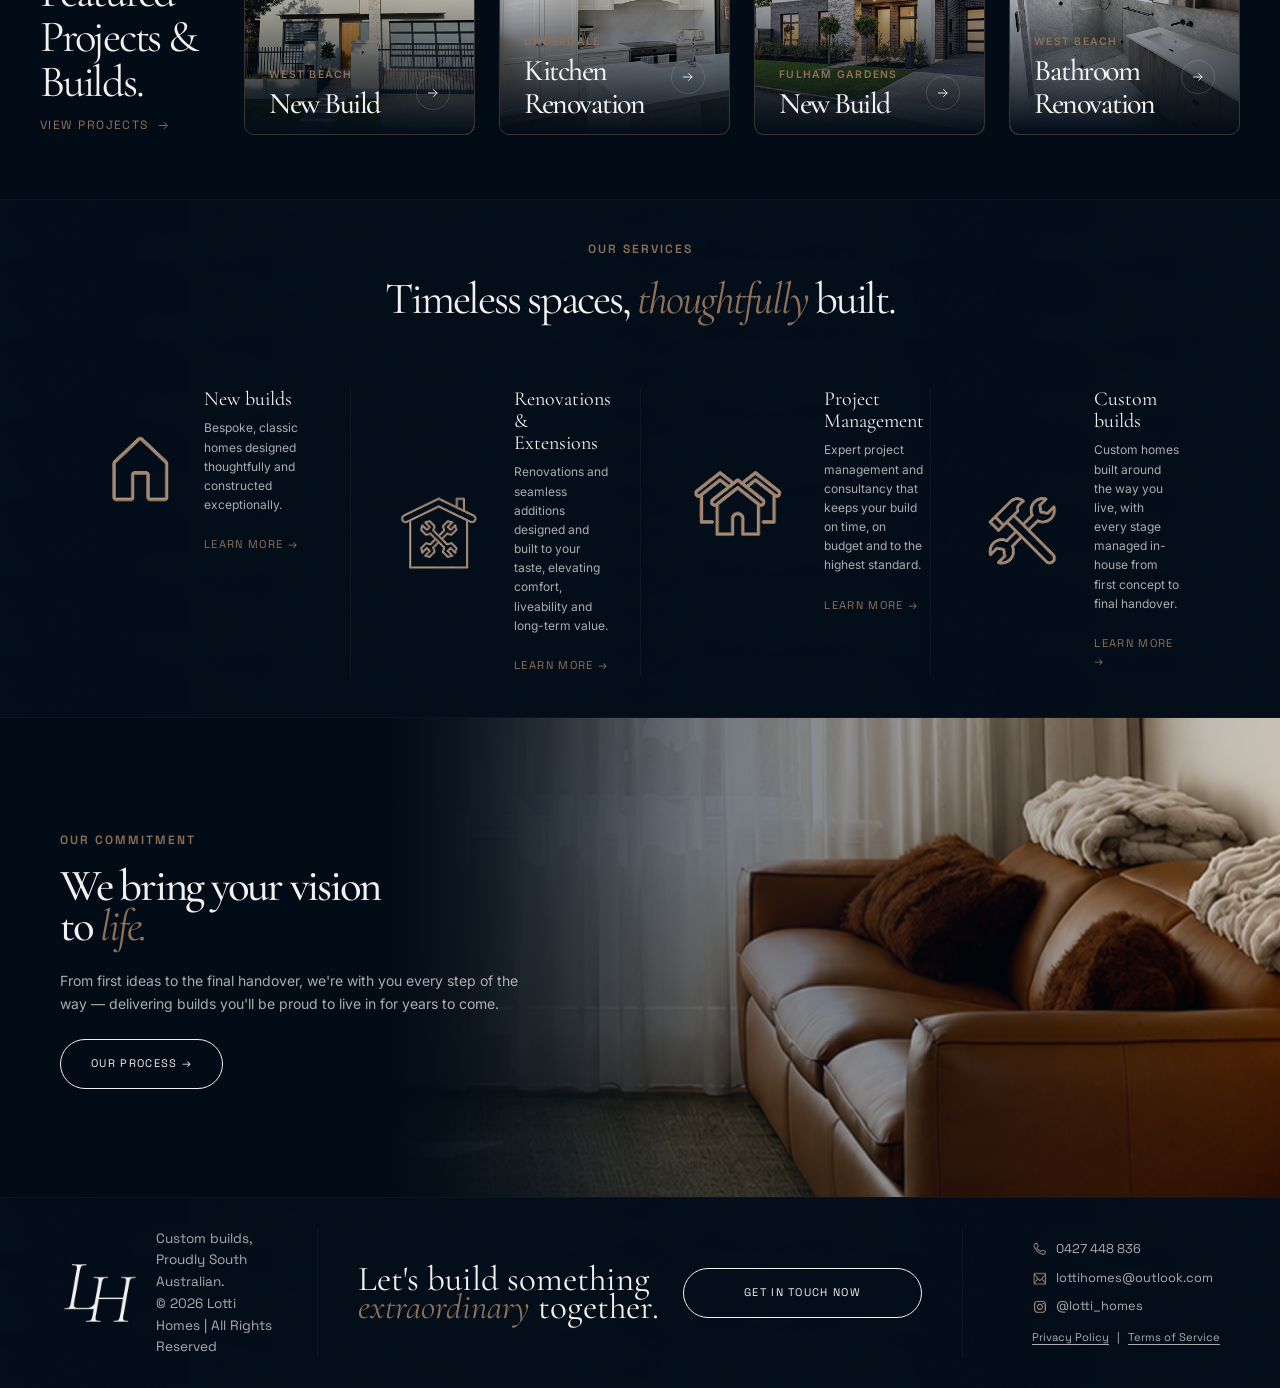
==== commit 191cddd8: "Update titles/meta, add sitemap, robots.txt, canonicals and noindex for internal pages Co-Authored-B" ====
--- a/index.html
+++ b/index.html
@@ -3,8 +3,9 @@
 <head>
 <meta charset="UTF-8">
 <meta name="viewport" content="width=device-width, initial-scale=1.0">
-<title>Lotti Homes | New Builds, Renovations & Extensions — Adelaide</title>
-<meta name="description" content="Lotti Homes is a family-owned custom home builder specialising in new builds, renovations and extensions across Adelaide, South Australia.">
+<title>Lotti Homes | Luxury Homes, Renovations & Project Management — Adelaide</title>
+<meta name="description" content="Lotti Homes is a family-owned custom home builder specialising in project management and consultancy for luxury homes, bespoke renovations and residential developments across Adelaide, South Australia.">
+<link rel="canonical" href="https://www.lottihomes.com.au/">
 <link rel="stylesheet" href="css/styles.css?v=4">
 </head>
 <body>
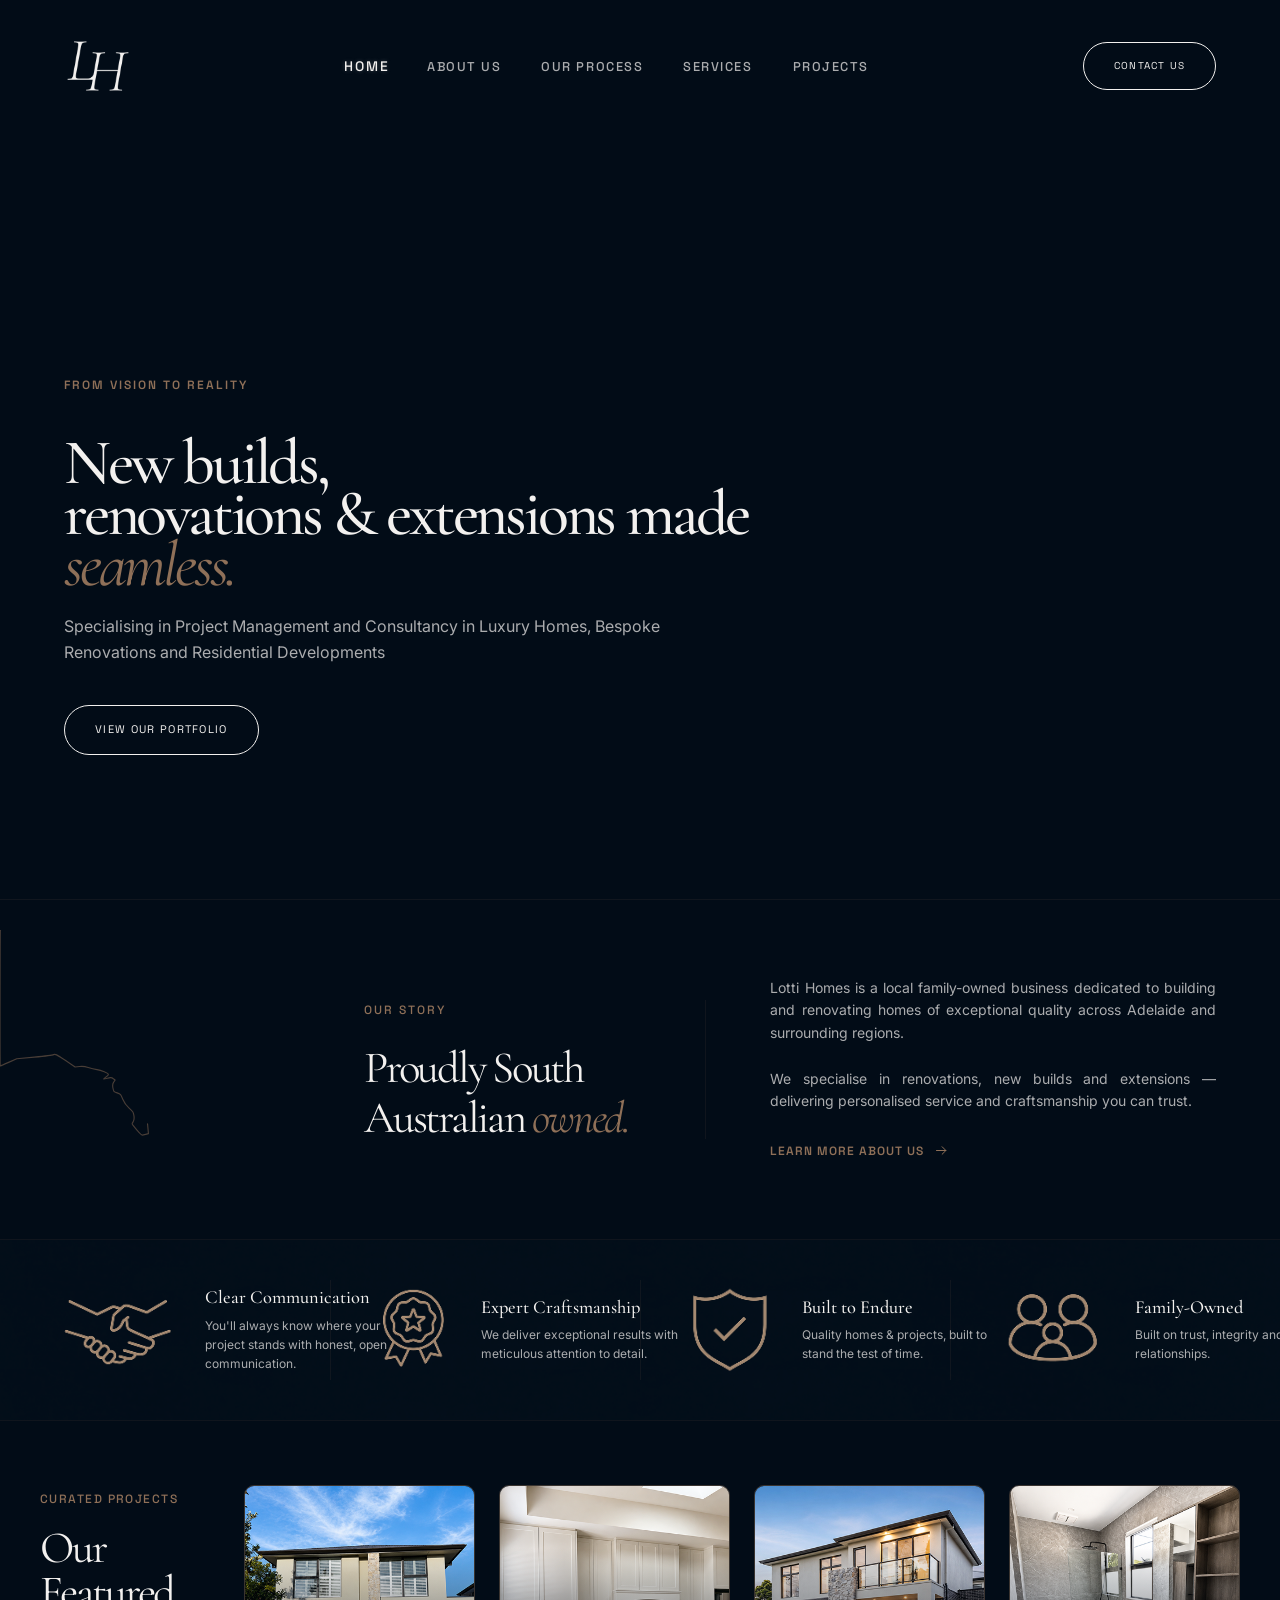
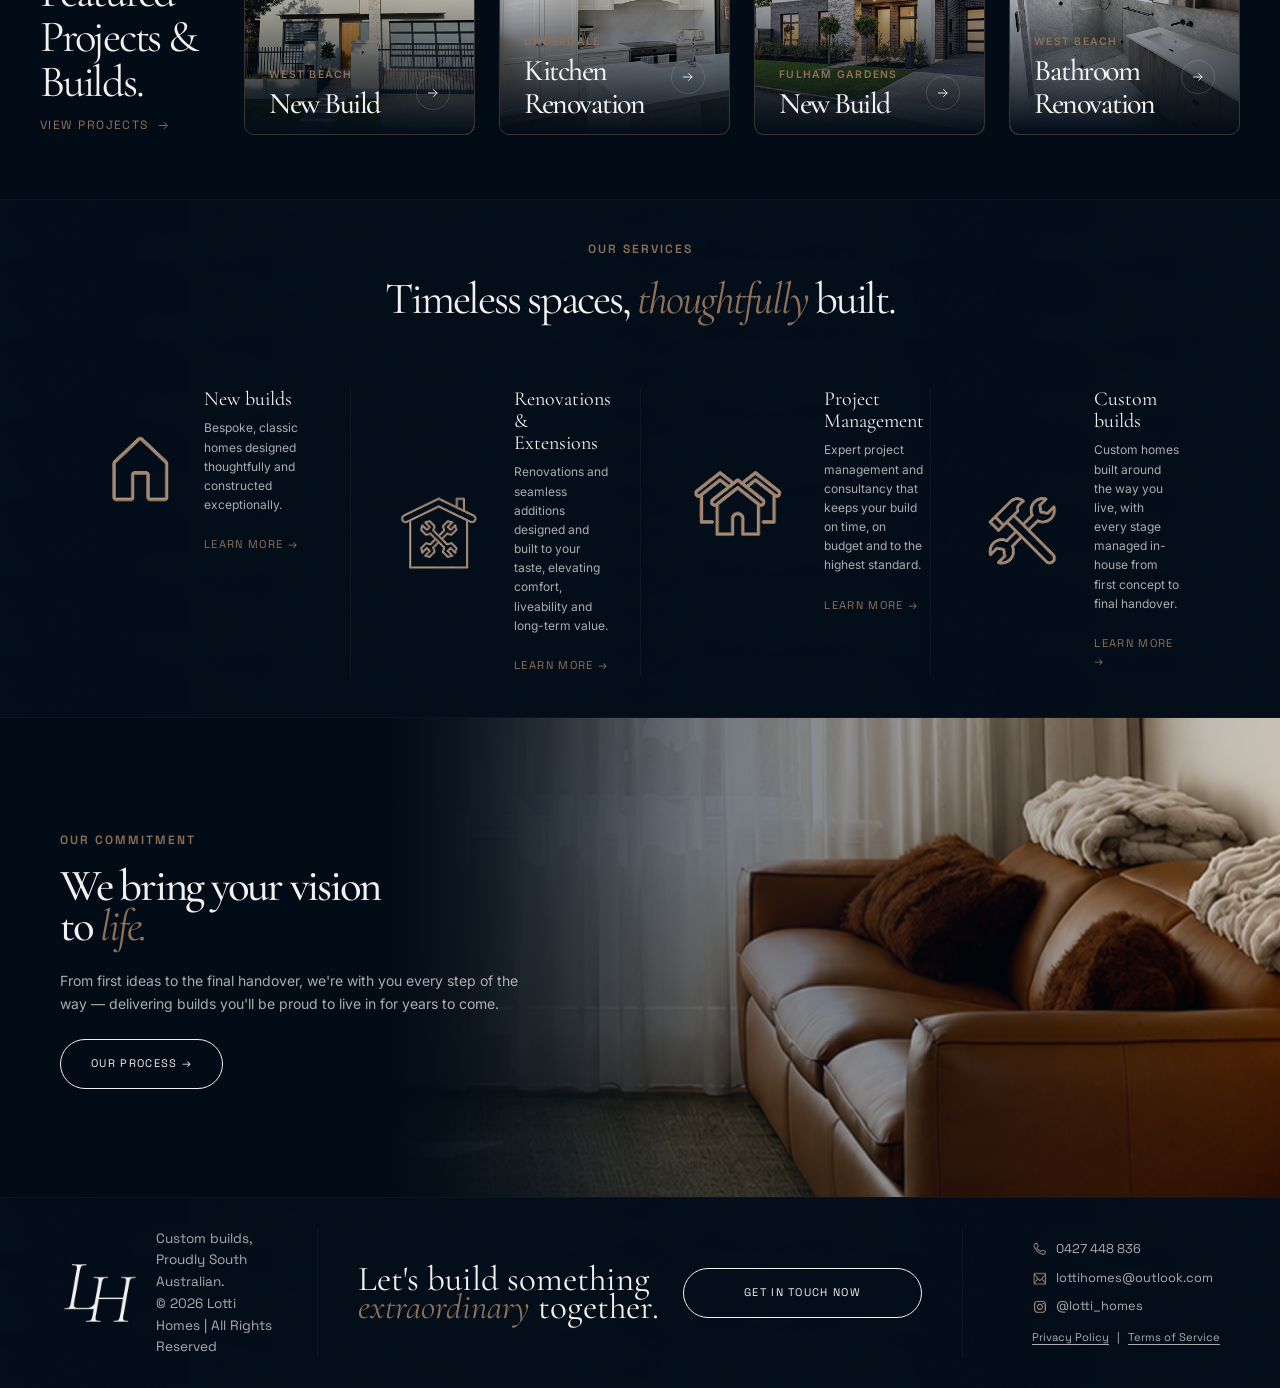
==== commit 8cbb57a1: "Use lottihomes.com as site domain in sitemap, robots and canonicals Co-Authored-By: Claude Sonnet 5." ====
--- a/index.html
+++ b/index.html
@@ -5,7 +5,7 @@
 <meta name="viewport" content="width=device-width, initial-scale=1.0">
 <title>Lotti Homes | Luxury Homes, Renovations & Project Management — Adelaide</title>
 <meta name="description" content="Lotti Homes is a family-owned custom home builder specialising in project management and consultancy for luxury homes, bespoke renovations and residential developments across Adelaide, South Australia.">
-<link rel="canonical" href="https://www.lottihomes.com.au/">
+<link rel="canonical" href="https://lottihomes.com/">
 <link rel="stylesheet" href="css/styles.css?v=4">
 </head>
 <body>
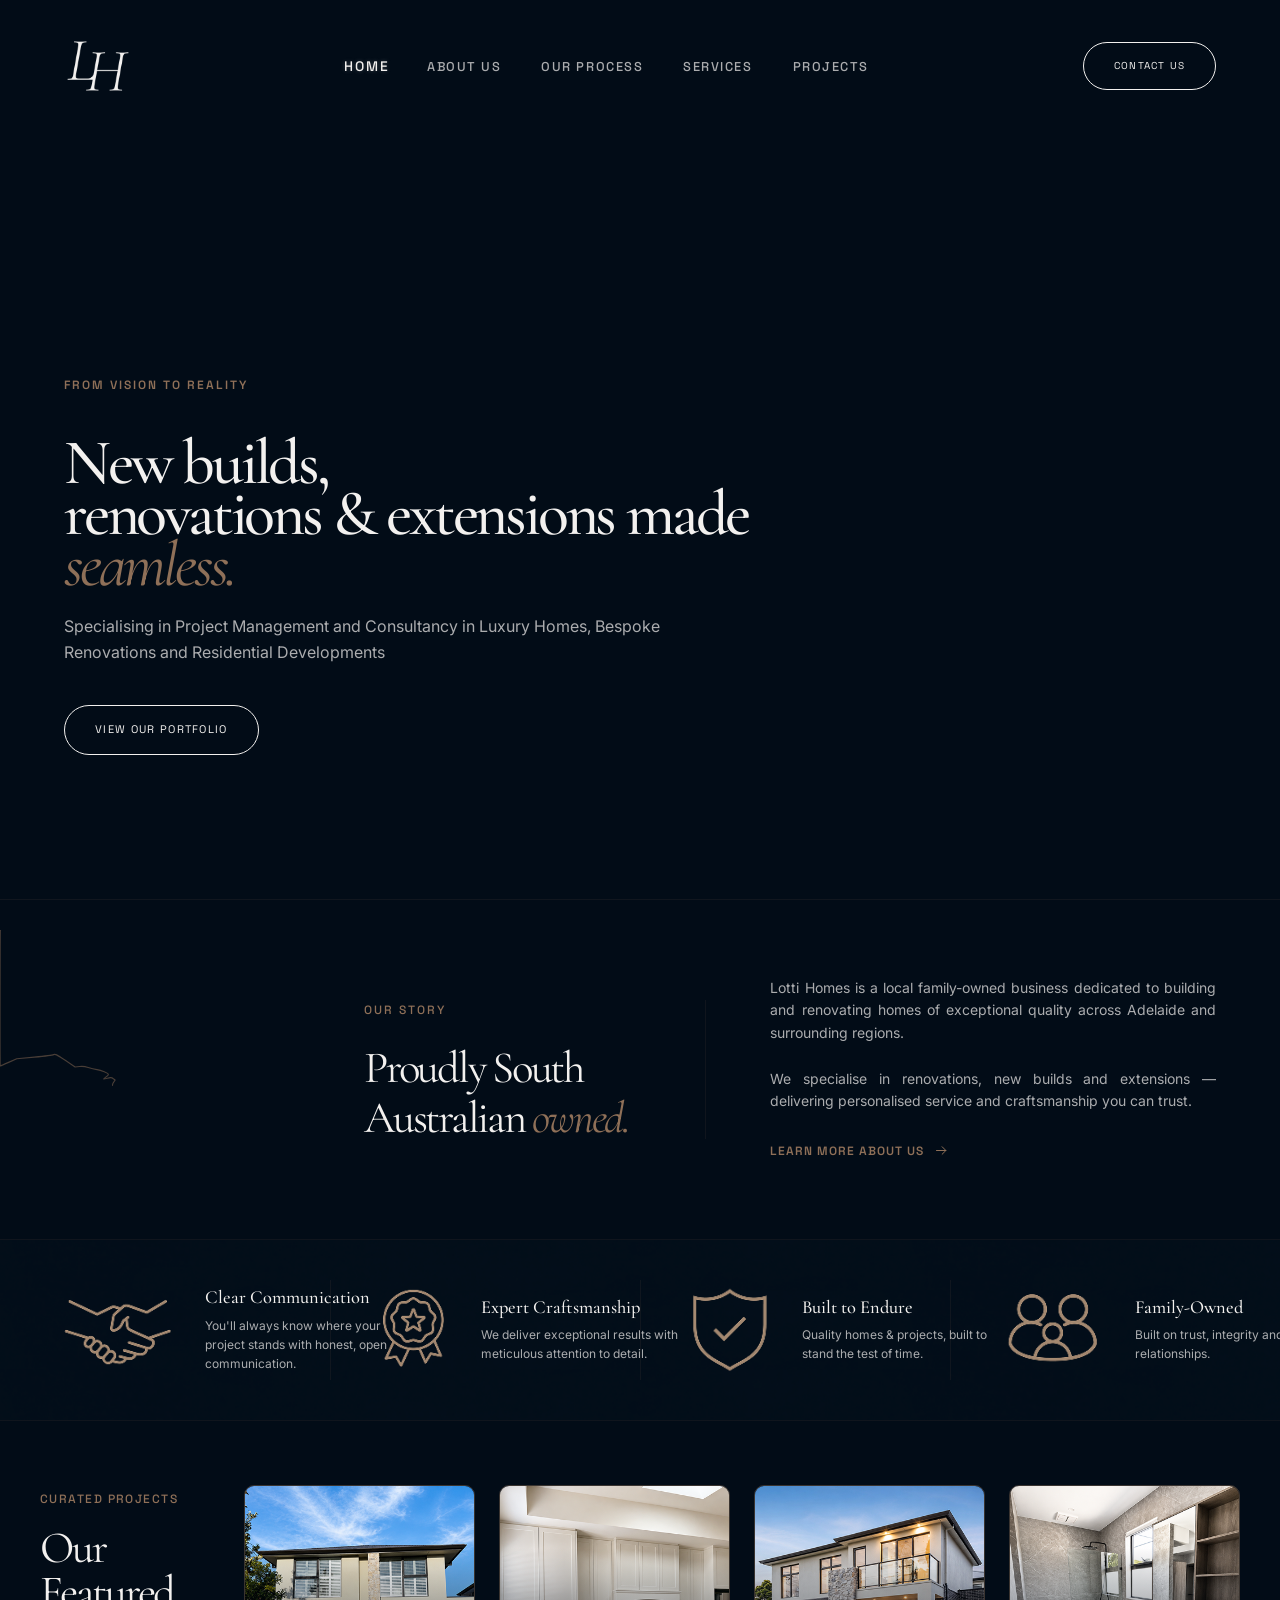
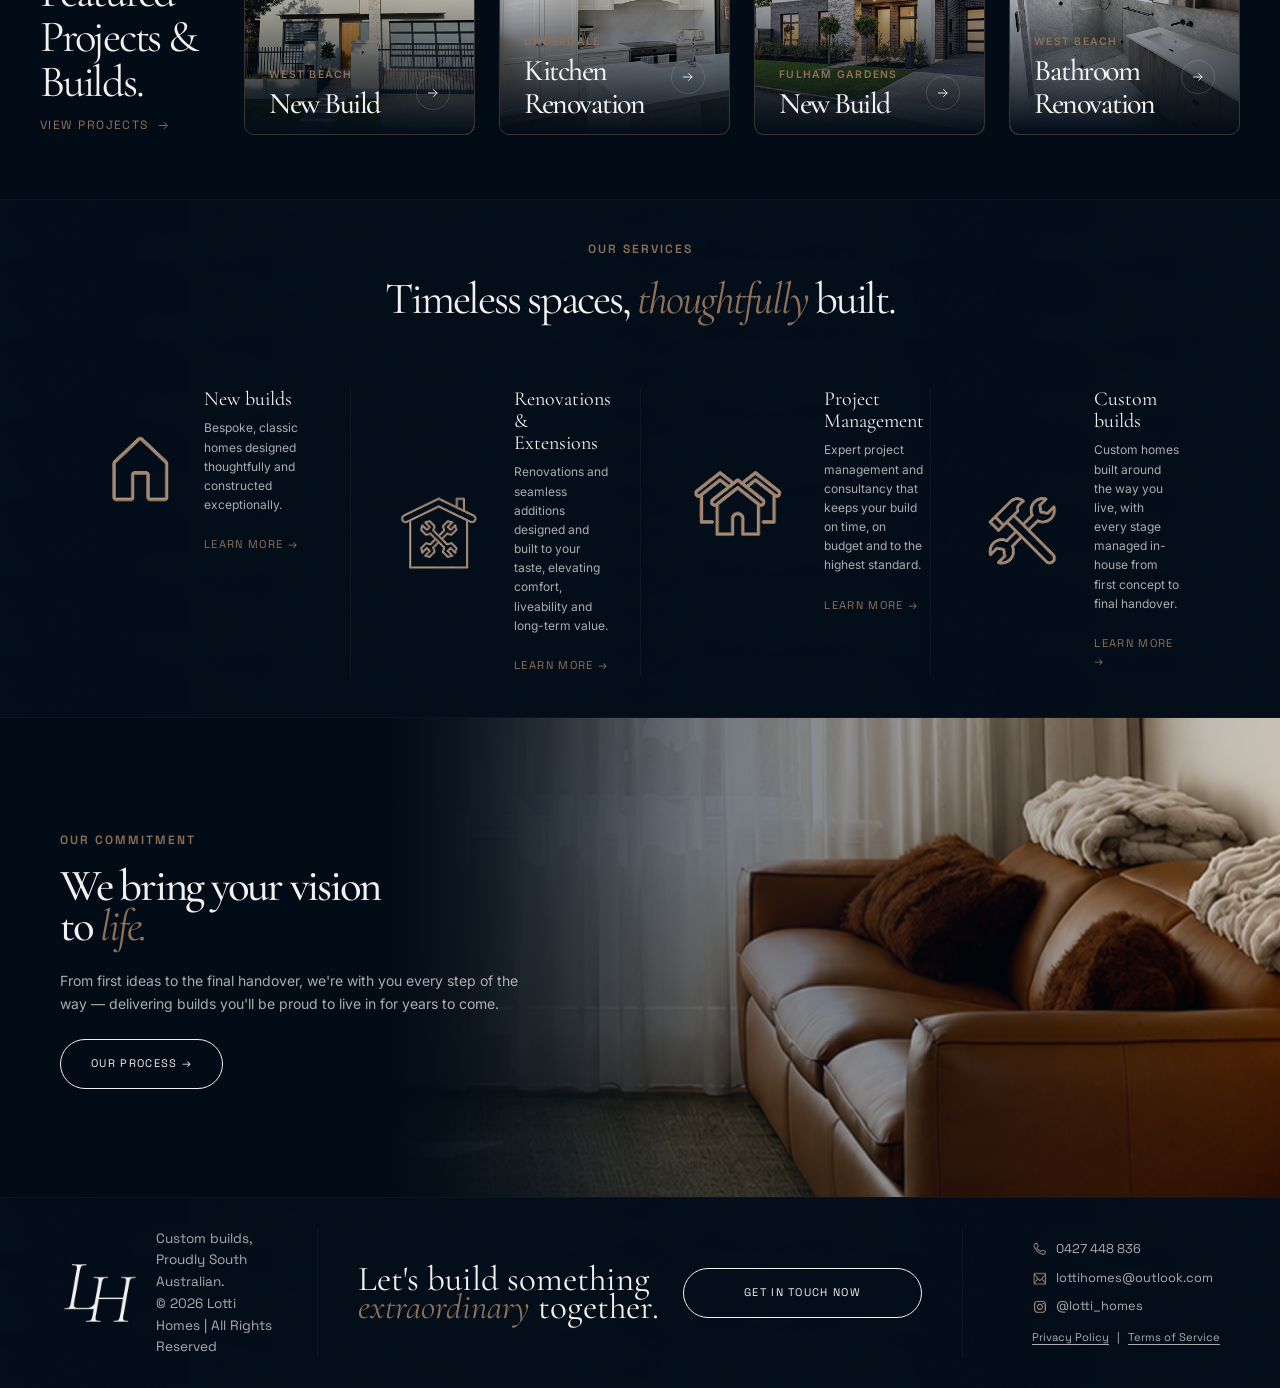
==== commit acea6c46: "Use extensionless internal links to avoid .html redirects Co-Authored-By: Claude Sonnet 5.5 <noreply" ====
--- a/index.html
+++ b/index.html
@@ -39,15 +39,15 @@
      NAV — reused verbatim across all pages, mark HOME as active
      ========================================================= -->
 <nav class="nav">
-  <a href="index.html" class="nav__logo"><img src="images/lh-logo.png" alt="Lotti Homes"></a>
+  <a href="/" class="nav__logo"><img src="images/lh-logo.png" alt="Lotti Homes"></a>
   <ul class="nav__links">
-    <li><a href="index.html" class="is-active">Home</a></li>
-    <li><a href="about.html">About Us</a></li>
-    <li><a href="process.html">Our Process</a></li>
-    <li><a href="services.html">Services</a></li>
-    <li><a href="projects.html">Projects</a></li>
+    <li><a href="/" class="is-active">Home</a></li>
+    <li><a href="/about">About Us</a></li>
+    <li><a href="/process">Our Process</a></li>
+    <li><a href="/services">Services</a></li>
+    <li><a href="/projects">Projects</a></li>
   </ul>
-  <a href="contact.html" class="nav__cta">Contact Us</a>
+  <a href="/contact" class="nav__cta">Contact Us</a>
   <button class="nav__burger" id="navBurger" aria-label="Toggle menu" aria-expanded="false" aria-controls="mobileNav">
     <span></span><span></span><span></span>
   </button>
@@ -55,13 +55,13 @@
 <div class="nav-overlay" id="navOverlay"></div>
 <div class="mobile-nav" id="mobileNav">
   <ul class="mobile-nav__links">
-    <li><a href="index.html" class="is-active">Home</a></li>
-    <li><a href="about.html">About Us</a></li>
-    <li><a href="process.html">Our Process</a></li>
-    <li><a href="services.html">Services</a></li>
-    <li><a href="projects.html">Projects</a></li>
+    <li><a href="/" class="is-active">Home</a></li>
+    <li><a href="/about">About Us</a></li>
+    <li><a href="/process">Our Process</a></li>
+    <li><a href="/services">Services</a></li>
+    <li><a href="/projects">Projects</a></li>
   </ul>
-  <a href="contact.html" class="btn btn--filled mobile-nav__cta">Contact Us</a>
+  <a href="/contact" class="btn btn--filled mobile-nav__cta">Contact Us</a>
 </div>
 
 <!-- =========================================================
@@ -83,7 +83,7 @@
     <span class="hero__eyebrow">From Vision to Reality</span>
     <h1 class="hero__title">New builds,<br>renovations &amp; extensions made <em>seamless.</em></h1>
     <p>Specialising in Project Management and Consultancy in Luxury Homes, Bespoke Renovations and Residential Developments</p>
-    <a href="projects.html" class="btn btn--outline">View Our Portfolio</a>
+    <a href="/projects" class="btn btn--outline">View Our Portfolio</a>
   </div>
 </header>
 
@@ -115,7 +115,7 @@
   <div class="story__body">
     <p>Lotti Homes is a local family-owned business dedicated to building and renovating homes of exceptional quality across Adelaide and surrounding regions.</p>
     <p>We specialise in renovations, new builds and extensions — delivering personalised service and craftsmanship you can trust.</p>
-    <a href="about.html" class="story__link">
+    <a href="/about" class="story__link">
       Learn More About Us
       <svg viewBox="0 0 24 24" fill="none" xmlns="http://www.w3.org/2000/svg">
         <path d="M4 12 H19 M13 6 L19 12 L13 18" stroke="currentColor" stroke-width="1.6" stroke-linecap="round" stroke-linejoin="round"/>
@@ -176,7 +176,7 @@
         <span class="eyebrow">Curated Projects</span>
         <h2>Our Featured<br>Projects &amp; Builds.</h2>
       </div>
-      <a href="projects.html" class="projects-intro__link">
+      <a href="/projects" class="projects-intro__link">
         View Projects
         <svg viewBox="0 0 24 24" fill="none" xmlns="http://www.w3.org/2000/svg">
           <path d="M4 12 H19 M13 6 L19 12 L13 18" stroke="currentColor" stroke-width="1.6" stroke-linecap="round" stroke-linejoin="round"/>
@@ -184,7 +184,7 @@
       </a>
     </div>
 
-    <a href="projects.html" class="gallery-card reveal" data-reveal-delay="0">
+    <a href="/projects" class="gallery-card reveal" data-reveal-delay="0">
       <img src="images/home/homepagegallery4.png" alt="New build exterior, West Beach">
       <div class="gallery-card__scrim"></div>
       <div class="gallery-card__label">
@@ -199,7 +199,7 @@
         </span>
       </div>
     </a>
-    <a href="projects.html" class="gallery-card reveal" data-reveal-delay="100">
+    <a href="/projects" class="gallery-card reveal" data-reveal-delay="100">
       <img src="images/home/homepagegallery3.png" alt="Kitchen renovation, Underdale">
       <div class="gallery-card__scrim"></div>
       <div class="gallery-card__label">
@@ -214,7 +214,7 @@
         </span>
       </div>
     </a>
-    <a href="projects.html" class="gallery-card reveal" data-reveal-delay="200">
+    <a href="/projects" class="gallery-card reveal" data-reveal-delay="200">
       <img src="images/home/homepagegallery2.png" alt="New build exterior, Fulham Gardens">
       <div class="gallery-card__scrim"></div>
       <div class="gallery-card__label">
@@ -229,7 +229,7 @@
         </span>
       </div>
     </a>
-    <a href="projects.html" class="gallery-card reveal" data-reveal-delay="300">
+    <a href="/projects" class="gallery-card reveal" data-reveal-delay="300">
       <img src="images/home/homepagegallery1.png" alt="Bathroom renovation, West Beach">
       <div class="gallery-card__scrim"></div>
       <div class="gallery-card__label">
@@ -266,7 +266,7 @@
       <div>
         <h3>New builds</h3>
         <p>Bespoke, classic homes designed thoughtfully and constructed exceptionally.</p>
-        <a href="services.html" class="service-item__link">Learn More →</a>
+        <a href="/services" class="service-item__link">Learn More →</a>
       </div>
     </div>
     <div class="services__divider" aria-hidden="true"></div>
@@ -275,7 +275,7 @@
       <div>
         <h3>Renovations &amp; Extensions</h3>
         <p>Renovations and seamless additions designed and built to your taste, elevating comfort, liveability and long-term value.</p>
-        <a href="services.html" class="service-item__link">Learn More →</a>
+        <a href="/services" class="service-item__link">Learn More →</a>
       </div>
     </div>
     <div class="services__divider" aria-hidden="true"></div>
@@ -284,7 +284,7 @@
       <div>
         <h3>Project Management</h3>
         <p>Expert project management and consultancy that keeps your build on time, on budget and to the highest standard.</p>
-        <a href="services.html" class="service-item__link">Learn More →</a>
+        <a href="/services" class="service-item__link">Learn More →</a>
       </div>
     </div>
     <div class="services__divider" aria-hidden="true"></div>
@@ -293,7 +293,7 @@
       <div>
         <h3>Custom builds</h3>
         <p>Custom homes built around the way you live, with every stage managed in-house from first concept to final handover.</p>
-        <a href="services.html" class="service-item__link">Learn More →</a>
+        <a href="/services" class="service-item__link">Learn More →</a>
       </div>
     </div>
   </div>
@@ -310,7 +310,7 @@
     <span class="eyebrow">Our Commitment</span>
     <h2>We bring your vision<br>to <em>life.</em></h2>
     <p>From first ideas to the final handover, we're with you every step of the way — delivering builds you'll be proud to live in for years to come.</p>
-    <a href="process.html" class="btn btn--outline">Our Process →</a>
+    <a href="/process" class="btn btn--outline">Our Process →</a>
   </div>
 </section>
 
@@ -331,7 +331,7 @@
 
     <div class="footer__cta">
       <p>Let's build something<br><em style="font-family:var(--font-display); font-style:italic; color:var(--color-brown);">extraordinary</em> together.</p>
-      <a href="contact.html" class="btn btn--outline">Get In Touch Now</a>
+      <a href="/contact" class="btn btn--outline">Get In Touch Now</a>
     </div>
 
     <div class="footer__divider" aria-hidden="true"></div>
@@ -340,7 +340,7 @@
       <span><img src="images/phone.png" alt="">0427 448 836</span>
       <a href="mailto:lottihomes@outlook.com"><img src="images/mail.png" alt="">lottihomes@outlook.com</a>
       <a href="https://instagram.com/lotti_homes" target="_blank" rel="noopener"><img src="images/instagram.png" alt="">@lotti_homes</a>
-      <div class="footer__legal"><a href="privacy.html">Privacy Policy</a><span aria-hidden="true">|</span><a href="terms.html">Terms of Service</a></div>
+      <div class="footer__legal"><a href="/privacy">Privacy Policy</a><span aria-hidden="true">|</span><a href="/terms">Terms of Service</a></div>
     </div>
   </div>
 </footer>
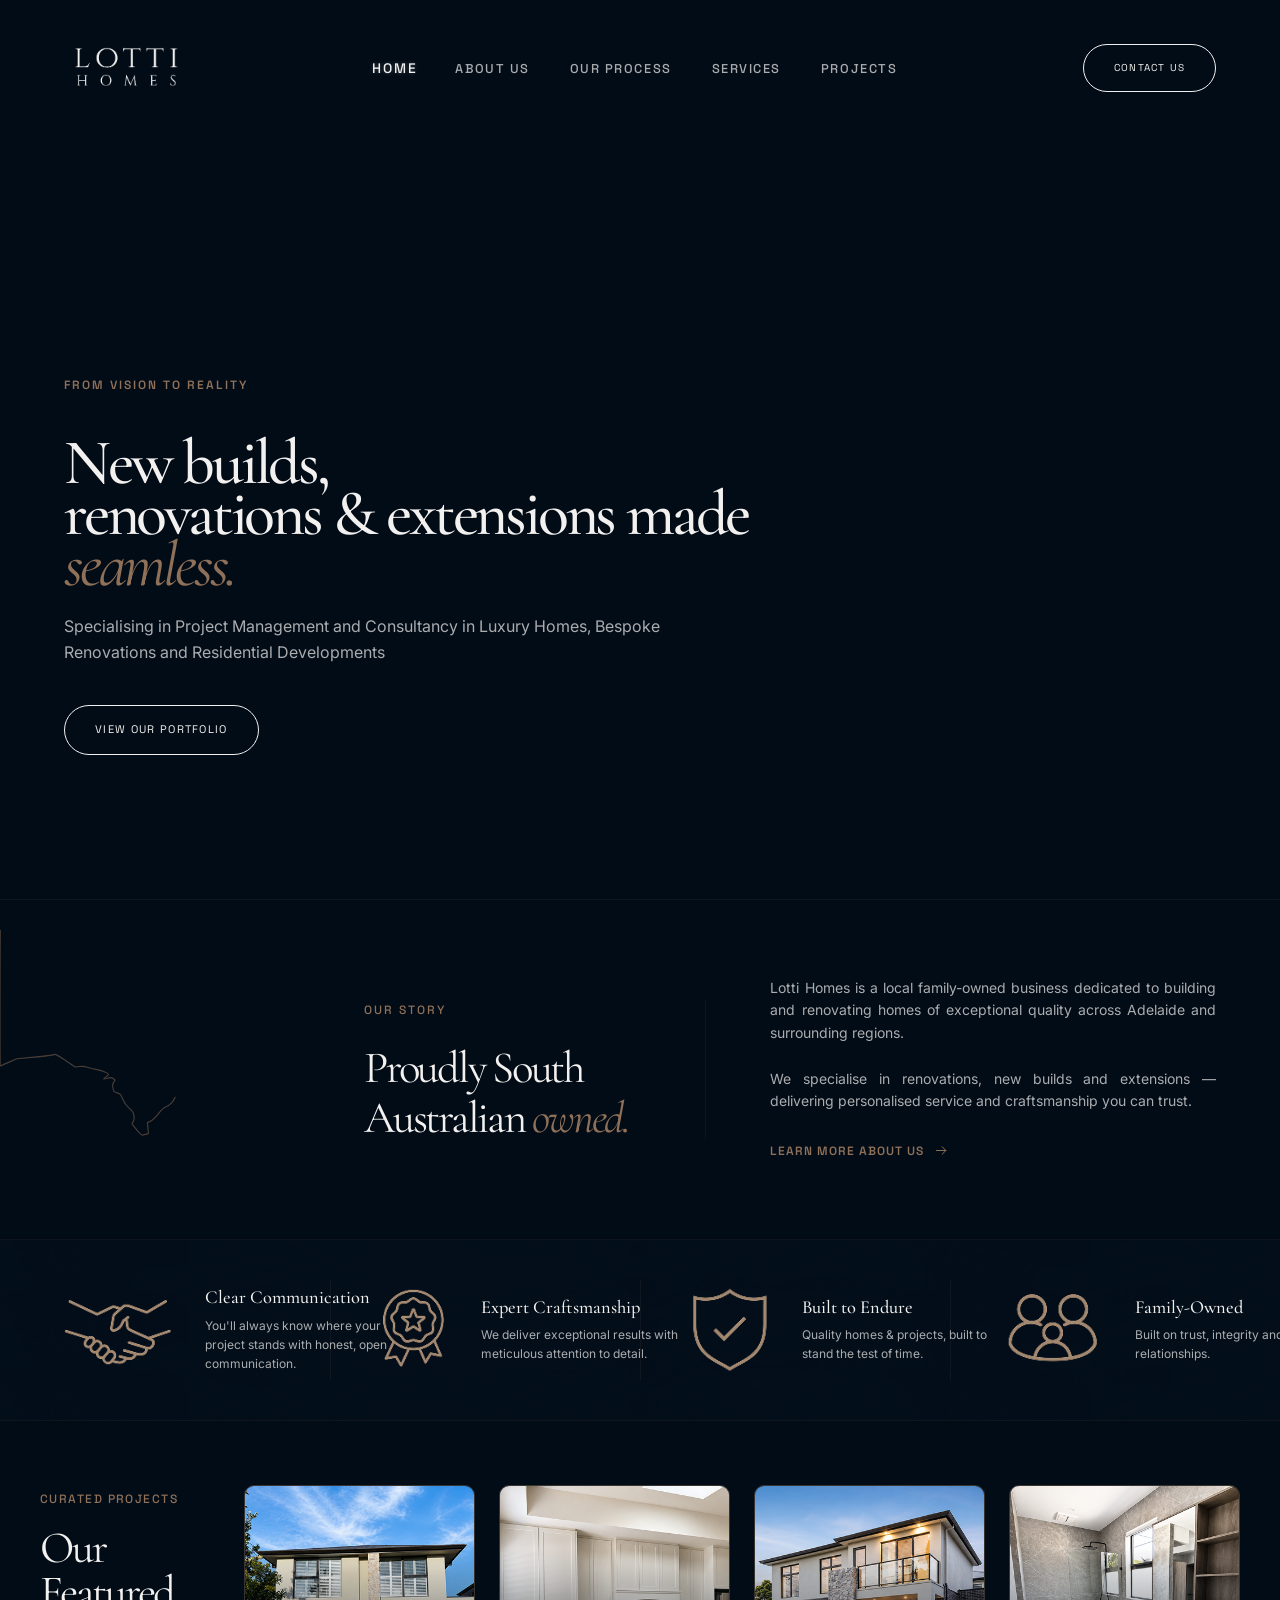
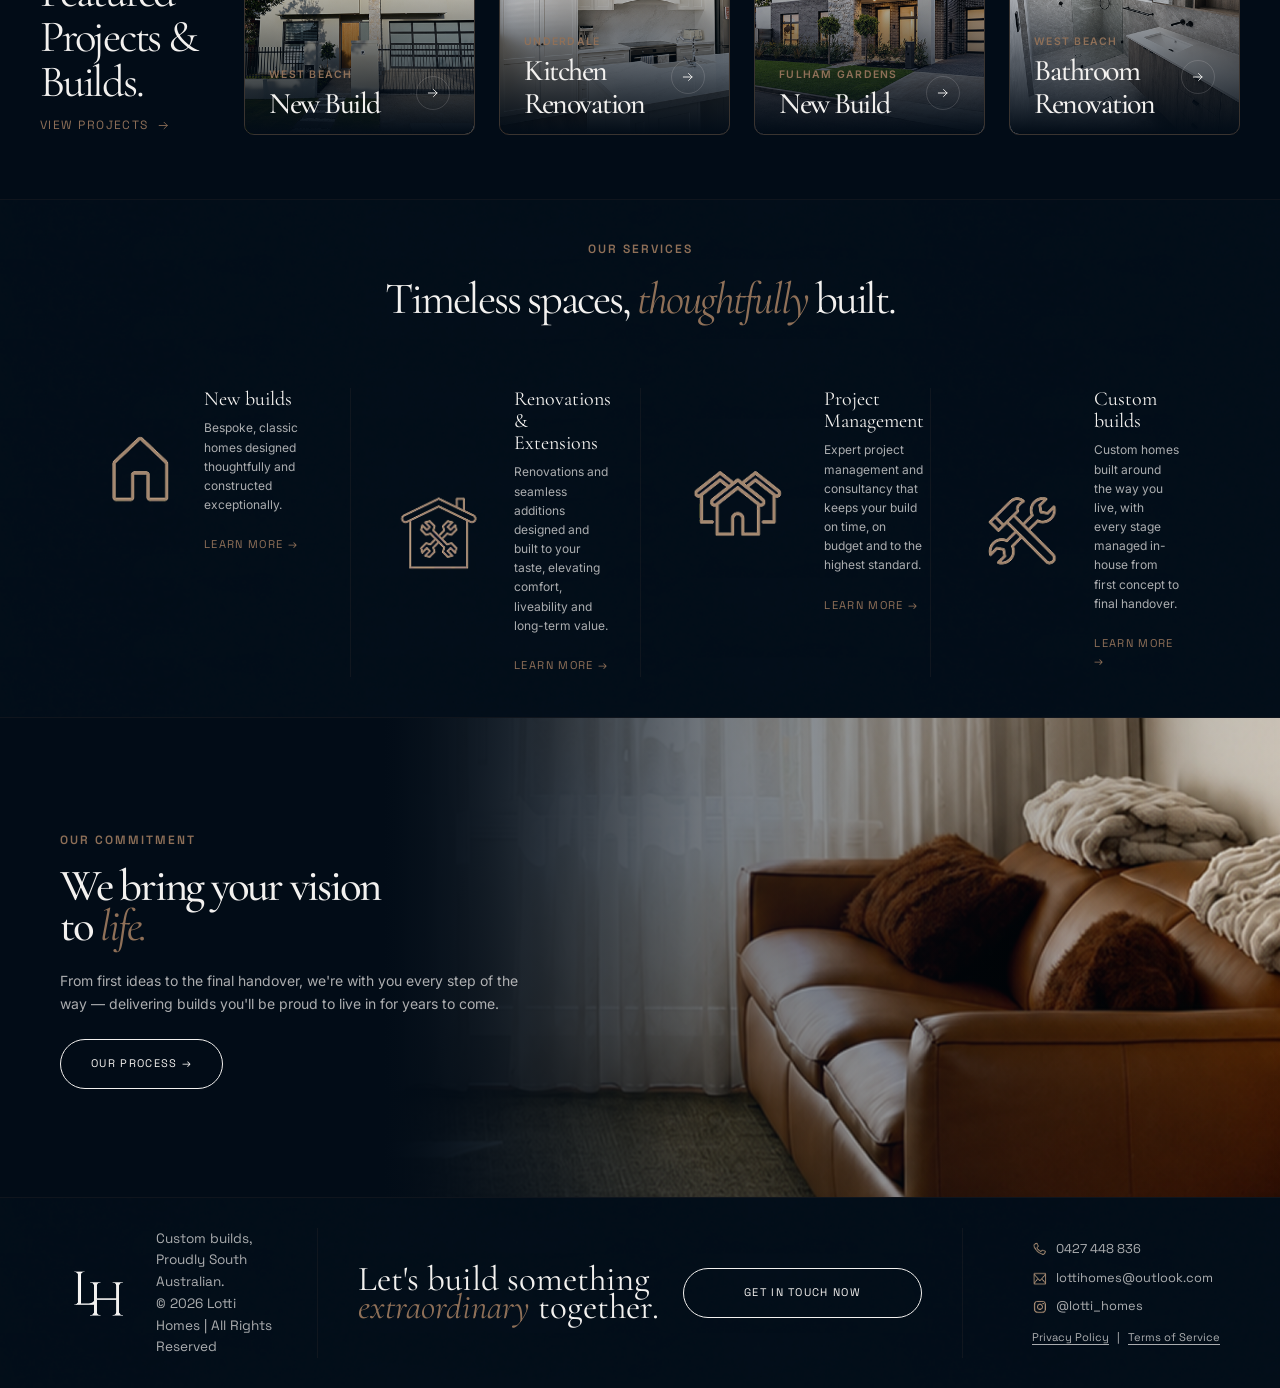
==== commit 0f882def: "Revert website to the original Lotti Homes logo and intro animation Co-Authored-By: Claude Sonnet 5." ====
--- a/index.html
+++ b/index.html
@@ -14,32 +14,104 @@
      INTRO PRELOADER — plays on every load/refresh, then removes itself.
      ========================================================= -->
 <div id="intro-preloader">
-  <svg width="1920" height="1080" viewBox="0 0 1920 1080" preserveAspectRatio="xMidYMid slice" xmlns="http://www.w3.org/2000/svg" xmlns:xlink="http://www.w3.org/1999/xlink">
-    <defs>
-      <image id="logoSrc" href="images/lh-logo.png" x="894.75" y="486" width="130.5" height="108"/>
-      <mask id="revealMask" maskUnits="userSpaceOnUse">
-        <rect x="880" y="465" width="0" height="150" fill="white">
-          <animate attributeName="width" from="0" to="160" begin="0.12s" dur="1.3s" calcMode="spline" keySplines="0.22 1 0.36 1" fill="freeze"/>
-        </rect>
-      </mask>
-    </defs>
-    <rect id="bg" x="0" y="0" width="1920" height="1080" fill="#020C17">
-      <animate attributeName="opacity" from="1" to="0" begin="1.9s" dur="0.6s" calcMode="spline" keySplines="0.5 0 0.35 1" fill="freeze"/>
-    </rect>
-    <g id="logoWrap">
-      <animate attributeName="opacity" from="1" to="0" begin="1.75s" dur="0.3s" calcMode="spline" keySplines="0.4 0 0.6 1" fill="freeze"/>
-      <g mask="url(#revealMask)">
-        <use href="#logoSrc"/>
+  <svg width="1920" height="1080" viewBox="0 0 1920 1080" preserveAspectRatio="xMidYMid slice" xmlns="http://www.w3.org/2000/svg">
+  <defs>
+    <mask id="logoMask" maskUnits="userSpaceOnUse" x="0" y="0" width="1920" height="1080">
+      <rect x="0" y="0" width="1920" height="1080" fill="black"/>
+      <g transform="translate(888.240,505.425) scale(0.434909)">
+        <g transform="translate(0.000000,159.000000) scale(0.100000,-0.100000)">
+      <path d="M 455.0,1303.0 C 411.0,1292.0 410.0,1288.0 410.0,1059.0 L 410.0,840.0 L 493.0,840.0 C 586.0,840.0 625.0,857.0 661.0,912.0 C 673.0,930.0 679.0,936.0 675.0,925.0 C 671.0,914.0 661.0,886.0 653.0,863.0 L 638.0,820.0 L 467.0,821.0 C 372.0,822.0 304.0,825.0 315.0,827.0 C 359.0,838.0 360.0,843.0 360.0,1065.0 C 360.0,1287.0 359.0,1292.0 315.0,1303.0 C 304.0,1305.0 336.0,1308.0 385.0,1308.0 C 435.0,1308.0 466.0,1305.0 455.0,1303.0" pathLength="1" fill="white" fill-opacity="0"
+        stroke="white" stroke-width="30" stroke-linejoin="round" stroke-linecap="round"
+        stroke-dasharray="1" stroke-dashoffset="1">
+        <animate attributeName="stroke-dashoffset" begin="0.0640s" dur="0.28s" from="1" to="0" fill="freeze" calcMode="spline" keySplines="0.25 0.1 0.25 1" keyTimes="0;1" values="1;0"/>
+        <animate attributeName="fill-opacity" begin="0.0640s" dur="0.28s" from="0" to="1" fill="freeze"/>
+        <animate attributeName="stroke-opacity" begin="0.3440s" dur="0.08s" from="1" to="0" fill="freeze"/>
+      </path>
+      <path d="M 1269.0,1289.0 C 1364.0,1241.0 1409.0,1169.0 1410.0,1059.0 C 1410.0,955.0 1330.0,848.0 1232.0,820.0 C 1184.0,807.0 1086.0,807.0 1038.0,820.0 C 893.0,861.0 817.0,1040.0 886.0,1178.0 C 933.0,1273.0 1012.0,1318.0 1136.0,1319.0 C 1196.0,1320.0 1216.0,1315.0 1269.0,1289.0" pathLength="1" fill="white" fill-opacity="0"
+        stroke="white" stroke-width="30" stroke-linejoin="round" stroke-linecap="round"
+        stroke-dasharray="1" stroke-dashoffset="1">
+        <animate attributeName="stroke-dashoffset" begin="0.1920s" dur="0.28s" from="1" to="0" fill="freeze" calcMode="spline" keySplines="0.25 0.1 0.25 1" keyTimes="0;1" values="1;0"/>
+        <animate attributeName="fill-opacity" begin="0.1920s" dur="0.28s" from="0" to="1" fill="freeze"/>
+        <animate attributeName="stroke-opacity" begin="0.4720s" dur="0.08s" from="1" to="0" fill="freeze"/>
+      </path>
+      <path d="M 2010.0,1295.0 C 2010.0,1284.0 2013.0,1264.0 2015.0,1250.0 L 2021.0,1225.0 L 2010.0,1250.0 C 1994.0,1286.0 1983.0,1290.0 1897.0,1290.0 L 1820.0,1290.0 L 1822.0,1063.0 L 1825.0,836.0 L 1850.0,829.0 C 1865.0,825.0 1841.0,822.0 1790.0,821.0 C 1715.0,820.0 1708.0,822.0 1730.0,833.0 L 1755.0,846.0 L 1758.0,1068.0 L 1760.0,1290.0 L 1683.0,1290.0 C 1597.0,1290.0 1585.0,1286.0 1571.0,1250.0 C 1562.0,1228.0 1561.0,1230.0 1561.0,1270.0 L 1560.0,1315.0 L 1785.0,1315.0 C 2003.0,1315.0 2010.0,1314.0 2010.0,1295.0" pathLength="1" fill="white" fill-opacity="0"
+        stroke="white" stroke-width="30" stroke-linejoin="round" stroke-linecap="round"
+        stroke-dasharray="1" stroke-dashoffset="1">
+        <animate attributeName="stroke-dashoffset" begin="0.3200s" dur="0.28s" from="1" to="0" fill="freeze" calcMode="spline" keySplines="0.25 0.1 0.25 1" keyTimes="0;1" values="1;0"/>
+        <animate attributeName="fill-opacity" begin="0.3200s" dur="0.28s" from="0" to="1" fill="freeze"/>
+        <animate attributeName="stroke-opacity" begin="0.6000s" dur="0.08s" from="1" to="0" fill="freeze"/>
+      </path>
+      <path d="M 2629.0,1270.0 C 2629.0,1230.0 2628.0,1228.0 2619.0,1250.0 C 2605.0,1286.0 2593.0,1290.0 2508.0,1290.0 L 2430.0,1290.0 L 2430.0,1066.0 L 2430.0,842.0 L 2458.0,832.0 C 2480.0,823.0 2469.0,821.0 2400.0,821.0 C 2325.0,820.0 2318.0,822.0 2340.0,833.0 L 2365.0,846.0 L 2368.0,1068.0 L 2370.0,1290.0 L 2293.0,1290.0 C 2207.0,1290.0 2195.0,1286.0 2181.0,1250.0 C 2172.0,1228.0 2171.0,1230.0 2171.0,1270.0 L 2170.0,1315.0 L 2400.0,1315.0 L 2630.0,1315.0 L 2629.0,1270.0" pathLength="1" fill="white" fill-opacity="0"
+        stroke="white" stroke-width="30" stroke-linejoin="round" stroke-linecap="round"
+        stroke-dasharray="1" stroke-dashoffset="1">
+        <animate attributeName="stroke-dashoffset" begin="0.4480s" dur="0.28s" from="1" to="0" fill="freeze" calcMode="spline" keySplines="0.25 0.1 0.25 1" keyTimes="0;1" values="1;0"/>
+        <animate attributeName="fill-opacity" begin="0.4480s" dur="0.28s" from="0" to="1" fill="freeze"/>
+        <animate attributeName="stroke-opacity" begin="0.7280s" dur="0.08s" from="1" to="0" fill="freeze"/>
+      </path>
+      <path d="M 2973.0,1303.0 C 2925.0,1294.0 2920.0,1270.0 2920.0,1060.0 C 2920.0,953.0 2924.0,859.0 2929.0,852.0 C 2933.0,845.0 2950.0,835.0 2966.0,830.0 C 2987.0,824.0 2969.0,822.0 2900.0,822.0 C 2848.0,822.0 2814.0,825.0 2825.0,827.0 C 2869.0,838.0 2870.0,843.0 2870.0,1065.0 C 2870.0,1287.0 2869.0,1292.0 2825.0,1303.0 C 2814.0,1305.0 2848.0,1308.0 2900.0,1307.0 C 2952.0,1307.0 2985.0,1305.0 2973.0,1303.0" pathLength="1" fill="white" fill-opacity="0"
+        stroke="white" stroke-width="30" stroke-linejoin="round" stroke-linecap="round"
+        stroke-dasharray="1" stroke-dashoffset="1">
+        <animate attributeName="stroke-dashoffset" begin="0.5760s" dur="0.28s" from="1" to="0" fill="freeze" calcMode="spline" keySplines="0.25 0.1 0.25 1" keyTimes="0;1" values="1;0"/>
+        <animate attributeName="fill-opacity" begin="0.5760s" dur="0.28s" from="0" to="1" fill="freeze"/>
+        <animate attributeName="stroke-opacity" begin="0.8560s" dur="0.08s" from="1" to="0" fill="freeze"/>
+      </path>
+      <path d="M 418.0,599.0 C 404.0,591.0 400.0,576.0 400.0,530.0 L 400.0,470.0 L 480.0,470.0 L 560.0,470.0 L 560.0,530.0 C 560.0,576.0 556.0,591.0 543.0,599.0 C 529.0,607.0 535.0,609.0 570.0,609.0 C 595.0,609.0 609.0,606.0 603.0,603.0 C 593.0,600.0 590.0,563.0 590.0,470.0 C 590.0,377.0 593.0,340.0 603.0,337.0 C 609.0,334.0 595.0,331.0 570.0,331.0 C 535.0,331.0 529.0,333.0 543.0,341.0 C 556.0,349.0 560.0,364.0 560.0,405.0 L 560.0,460.0 L 480.0,460.0 L 400.0,460.0 L 400.0,405.0 C 400.0,364.0 404.0,349.0 418.0,341.0 C 431.0,333.0 425.0,331.0 390.0,331.0 C 355.0,331.0 349.0,333.0 363.0,341.0 C 378.0,350.0 380.0,367.0 380.0,465.0 C 380.0,555.0 377.0,582.0 364.0,594.0 C 350.0,609.0 352.0,610.0 392.0,610.0 C 426.0,609.0 431.0,607.0 418.0,599.0" pathLength="1" fill="white" fill-opacity="0"
+        stroke="white" stroke-width="30" stroke-linejoin="round" stroke-linecap="round"
+        stroke-dasharray="1" stroke-dashoffset="1">
+        <animate attributeName="stroke-dashoffset" begin="0.7040s" dur="0.28s" from="1" to="0" fill="freeze" calcMode="spline" keySplines="0.25 0.1 0.25 1" keyTimes="0;1" values="1;0"/>
+        <animate attributeName="fill-opacity" begin="0.7040s" dur="0.28s" from="0" to="1" fill="freeze"/>
+        <animate attributeName="stroke-opacity" begin="0.9840s" dur="0.08s" from="1" to="0" fill="freeze"/>
+      </path>
+      <path d="M 1186.0,591.0 C 1243.0,556.0 1265.0,475.0 1236.0,405.0 C 1194.0,305.0 1026.0,305.0 984.0,405.0 C 941.0,508.0 1004.0,610.0 1110.0,610.0 C 1136.0,610.0 1168.0,602.0 1186.0,591.0" pathLength="1" fill="white" fill-opacity="0"
+        stroke="white" stroke-width="30" stroke-linejoin="round" stroke-linecap="round"
+        stroke-dasharray="1" stroke-dashoffset="1">
+        <animate attributeName="stroke-dashoffset" begin="0.8320s" dur="0.28s" from="1" to="0" fill="freeze" calcMode="spline" keySplines="0.25 0.1 0.25 1" keyTimes="0;1" values="1;0"/>
+        <animate attributeName="fill-opacity" begin="0.8320s" dur="0.28s" from="0" to="1" fill="freeze"/>
+        <animate attributeName="stroke-opacity" begin="1.1120s" dur="0.08s" from="1" to="0" fill="freeze"/>
+      </path>
+      <path d="M 1706.0,488.0 C 1732.0,429.0 1757.0,384.0 1761.0,388.0 C 1765.0,392.0 1790.0,444.0 1816.0,504.0 L 1865.0,614.0 L 1877.0,519.0 C 1900.0,344.0 1900.0,341.0 1918.0,337.0 C 1927.0,334.0 1915.0,332.0 1890.0,332.0 C 1865.0,332.0 1851.0,334.0 1858.0,337.0 C 1867.0,341.0 1869.0,362.0 1864.0,423.0 C 1853.0,550.0 1850.0,550.0 1798.0,432.0 L 1751.0,326.0 L 1732.0,370.0 C 1672.0,506.0 1651.0,545.0 1650.0,520.0 C 1649.0,506.0 1645.0,462.0 1641.0,422.0 C 1637.0,378.0 1638.0,346.0 1644.0,340.0 C 1651.0,333.0 1641.0,330.0 1615.0,331.0 C 1593.0,332.0 1583.0,334.0 1592.0,337.0 C 1614.0,343.0 1617.0,352.0 1631.0,493.0 C 1638.0,558.0 1646.0,607.0 1650.0,603.0 C 1654.0,599.0 1679.0,547.0 1706.0,488.0" pathLength="1" fill="white" fill-opacity="0"
+        stroke="white" stroke-width="30" stroke-linejoin="round" stroke-linecap="round"
+        stroke-dasharray="1" stroke-dashoffset="1">
+        <animate attributeName="stroke-dashoffset" begin="0.9600s" dur="0.28s" from="1" to="0" fill="freeze" calcMode="spline" keySplines="0.25 0.1 0.25 1" keyTimes="0;1" values="1;0"/>
+        <animate attributeName="fill-opacity" begin="0.9600s" dur="0.28s" from="0" to="1" fill="freeze"/>
+        <animate attributeName="stroke-opacity" begin="1.2400s" dur="0.08s" from="1" to="0" fill="freeze"/>
+      </path>
+      <path d="M 2430.0,598.0 C 2430.0,589.0 2415.0,586.0 2380.0,588.0 L 2330.0,592.0 L 2330.0,531.0 L 2330.0,470.0 L 2365.0,470.0 C 2387.0,470.0 2403.0,476.0 2409.0,488.0 C 2417.0,502.0 2419.0,498.0 2419.0,470.0 C 2419.0,451.0 2416.0,441.0 2413.0,448.0 C 2411.0,455.0 2391.0,460.0 2369.0,460.0 L 2330.0,460.0 L 2330.0,400.0 C 2330.0,340.0 2330.0,340.0 2360.0,340.0 C 2394.0,340.0 2440.0,359.0 2440.0,373.0 C 2440.0,379.0 2443.0,381.0 2446.0,378.0 C 2449.0,374.0 2447.0,362.0 2440.0,351.0 C 2430.0,332.0 2421.0,330.0 2347.0,331.0 C 2302.0,332.0 2273.0,334.0 2283.0,337.0 C 2298.0,341.0 2300.0,356.0 2300.0,464.0 C 2300.0,545.0 2296.0,590.0 2288.0,598.0 C 2279.0,607.0 2293.0,610.0 2353.0,610.0 C 2408.0,610.0 2430.0,606.0 2430.0,598.0" pathLength="1" fill="white" fill-opacity="0"
+        stroke="white" stroke-width="30" stroke-linejoin="round" stroke-linecap="round"
+        stroke-dasharray="1" stroke-dashoffset="1">
+        <animate attributeName="stroke-dashoffset" begin="1.0880s" dur="0.28s" from="1" to="0" fill="freeze" calcMode="spline" keySplines="0.25 0.1 0.25 1" keyTimes="0;1" values="1;0"/>
+        <animate attributeName="fill-opacity" begin="1.0880s" dur="0.28s" from="0" to="1" fill="freeze"/>
+        <animate attributeName="stroke-opacity" begin="1.3680s" dur="0.08s" from="1" to="0" fill="freeze"/>
+      </path>
+      <path d="M 2930.0,588.0 C 2929.0,567.0 2928.0,567.0 2919.0,583.0 C 2907.0,603.0 2870.0,606.0 2852.0,588.0 C 2829.0,565.0 2840.0,536.0 2895.0,479.0 C 2952.0,419.0 2958.0,404.0 2939.0,367.0 C 2923.0,337.0 2911.0,330.0 2873.0,330.0 C 2823.0,330.0 2810.0,339.0 2811.0,374.0 C 2812.0,395.0 2814.0,399.0 2817.0,385.0 C 2825.0,353.0 2840.0,340.0 2871.0,340.0 C 2890.0,340.0 2905.0,348.0 2915.0,364.0 C 2935.0,394.0 2928.0,409.0 2866.0,470.0 C 2832.0,503.0 2820.0,522.0 2820.0,544.0 C 2820.0,586.0 2846.0,610.0 2892.0,610.0 C 2925.0,610.0 2930.0,607.0 2930.0,588.0" pathLength="1" fill="white" fill-opacity="0"
+        stroke="white" stroke-width="30" stroke-linejoin="round" stroke-linecap="round"
+        stroke-dasharray="1" stroke-dashoffset="1">
+        <animate attributeName="stroke-dashoffset" begin="1.2160s" dur="0.28s" from="1" to="0" fill="freeze" calcMode="spline" keySplines="0.25 0.1 0.25 1" keyTimes="0;1" values="1;0"/>
+        <animate attributeName="fill-opacity" begin="1.2160s" dur="0.28s" from="0" to="1" fill="freeze"/>
+        <animate attributeName="stroke-opacity" begin="1.4960s" dur="0.08s" from="1" to="0" fill="freeze"/>
+      </path>
+        </g>
       </g>
-    </g>
-  </svg>
+    </mask>
+  </defs>
+
+  <rect id="bg" x="0" y="0" width="1920" height="1080" fill="#020C17">
+    <animate attributeName="opacity" begin="1.6400s" dur="0.36s" from="1" to="0" fill="freeze"/>
+  </rect>
+
+  <g mask="url(#logoMask)">
+    <animate attributeName="opacity" begin="1.6400s" dur="0.36s" from="1" to="0" fill="freeze"/>
+    <image href="[data-uri]" x="0" y="0" width="330" height="159"
+      transform="translate(888.240,505.425) scale(0.434909)"/>
+  </g>
+</svg>
 </div>
 
 <!-- =========================================================
      NAV — reused verbatim across all pages, mark HOME as active
      ========================================================= -->
 <nav class="nav">
-  <a href="/" class="nav__logo"><img src="images/lh-logo.png" alt="Lotti Homes"></a>
+  <a href="/" class="nav__logo"><img src="images/mainlogo.png" alt="Lotti Homes"></a>
   <ul class="nav__links">
     <li><a href="/" class="is-active">Home</a></li>
     <li><a href="/about">About Us</a></li>
@@ -320,7 +392,7 @@
 <footer class="footer has-overlay">
   <div class="footer__grid">
     <div class="footer__brand">
-      <img src="images/lh-logo.png" alt="Lotti Homes">
+      <img src="images/minilogo.png" alt="Lotti Homes">
       <div>
         <p class="footer__contact">Custom builds,<br>Proudly South Australian.</p>
         <p class="footer__contact">© 2026 Lotti Homes | All Rights Reserved</p>
--- a/css/styles.css
+++ b/css/styles.css
@@ -218,7 +218,7 @@
 }
 
 .nav__logo img {
-  height: 56px;
+  height: 60px; 
   width: auto;
 }
 
